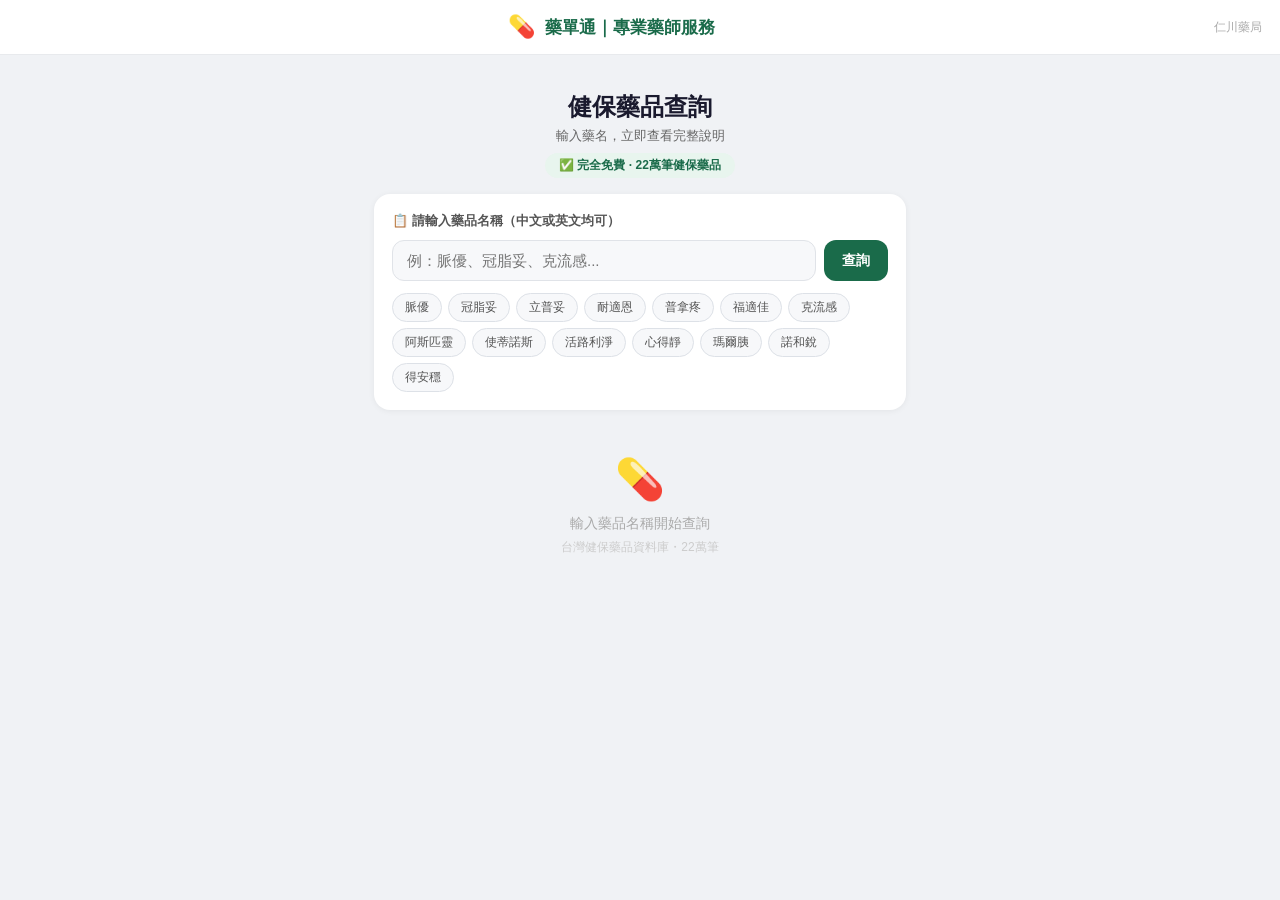
==== index.html @ c16dd20f "Update index.html" ====
<!DOCTYPE html>
<html lang="zh-TW">
<head>
<meta charset="UTF-8">
<meta name="viewport" content="width=device-width, initial-scale=1.0">
<title>藥單通｜仁川藥局專業藥師服務</title>
<style>
*{box-sizing:border-box;margin:0;padding:0;}
body{font-family:-apple-system,BlinkMacSystemFont,"Noto Sans TC","Microsoft JhengHei",sans-serif;background:#f0f2f5;color:#1a1a2e;min-height:100vh;}
header{background:#fff;padding:14px 18px;display:flex;align-items:center;gap:10px;border-bottom:1px solid #e8eaed;position:sticky;top:0;z-index:10;}
header h1{font-size:17px;font-weight:700;color:#1a6b4a;}
header span{font-size:12px;color:#aaa;margin-left:auto;}
.container{max-width:560px;margin:0 auto;padding:16px 14px 80px;}
.hero{text-align:center;padding:20px 0 16px;}
.hero h2{font-size:24px;font-weight:700;margin-bottom:4px;}
.hero p{font-size:13px;color:#666;}
.badge{display:inline-block;background:#e8f5ee;color:#1a6b4a;font-size:12px;padding:4px 14px;border-radius:20px;margin-top:8px;font-weight:600;}
.search-card{background:#fff;border-radius:16px;padding:18px;margin-bottom:14px;box-shadow:0 1px 6px rgba(0,0,0,0.06);}
.search-card label{font-size:13px;color:#555;display:block;margin-bottom:10px;font-weight:600;}
.search-row{display:flex;gap:8px;}
.search-row input{flex:1;font-size:15px;padding:11px 14px;border:1.5px solid #e0e3e8;border-radius:12px;background:#f7f8fa;color:#1a1a2e;outline:none;}
.search-row input:focus{border-color:#1a6b4a;background:#fff;}
.search-row button{padding:11px 18px;background:#1a6b4a;color:#fff;border:none;border-radius:12px;font-size:14px;cursor:pointer;font-weight:700;white-space:nowrap;}
.quick-tags{display:flex;flex-wrap:wrap;gap:6px;margin-top:12px;}
.tag{font-size:12px;padding:5px 12px;border:1px solid #dde1e7;border-radius:20px;cursor:pointer;color:#555;background:#f7f8fa;}
.tag:hover{border-color:#1a6b4a;color:#1a6b4a;background:#e8f5ee;}
.drug-hero{background:linear-gradient(135deg,#1e7fe0,#1558a8);border-radius:16px;padding:22px 18px 18px;margin-bottom:12px;color:#fff;}
.drug-hero .pill-icon{font-size:36px;margin-bottom:10px;display:block;}
.drug-hero h3{font-size:22px;font-weight:800;line-height:1.3;margin-bottom:4px;}
.drug-hero .en{font-size:13px;opacity:0.85;}
.drug-hero .cat{display:inline-block;background:rgba(255,255,255,0.2);font-size:12px;padding:3px 10px;border-radius:20px;margin-top:6px;}
.section-card{background:#fff;border-radius:16px;padding:18px;margin-bottom:12px;box-shadow:0 1px 6px rgba(0,0,0,0.05);}
.section-label{font-size:13px;font-weight:700;color:#1a6b4a;margin-bottom:10px;}
.section-content{font-size:15px;color:#222;line-height:1.8;}
.dose-box{background:#e8f5ee;border-radius:12px;padding:12px 16px;display:flex;align-items:center;gap:12px;margin-top:10px;}
.dose-box .text{font-size:15px;font-weight:700;color:#1a6b4a;}
.dose-count{font-size:18px;font-weight:800;color:#1a6b4a;margin-top:8px;}
.red-header{background:#c0392b;border-radius:16px 16px 0 0;padding:14px 18px;}
.red-header span{font-size:15px;font-weight:700;color:#fff;}
.red-body{background:#fff;border-radius:0 0 16px 16px;padding:16px 18px;margin-bottom:12px;box-shadow:0 1px 6px rgba(0,0,0,0.05);}
.red-item{display:flex;align-items:flex-start;gap:10px;padding:10px 0;border-bottom:1px solid #f0f1f3;font-size:14px;line-height:1.6;color:#333;}
.red-item:last-child{border-bottom:none;}
.emergency-header{background:#8b0000;border-radius:16px 16px 0 0;padding:14px 18px;}
.emergency-header span{font-size:15px;font-weight:700;color:#fff;}
.emergency-body{background:#fff4f4;border-radius:0 0 16px 16px;padding:16px 18px;margin-bottom:12px;}
.emergency-item{display:flex;align-items:flex-start;gap:10px;padding:10px 0;border-bottom:1px solid #fdd;font-size:14px;line-height:1.6;color:#7a0000;}
.emergency-item:last-child{border-bottom:none;}
.orange-header{background:#e67e22;border-radius:16px 16px 0 0;padding:14px 18px;}
.orange-header span{font-size:15px;font-weight:700;color:#fff;}
.orange-body{background:#fff;border-radius:0 0 16px 16px;padding:16px 18px;margin-bottom:12px;}
.side-item{display:flex;align-items:flex-start;gap:8px;padding:6px 0;font-size:14px;line-height:1.6;color:#444;}
.tips-card{background:#dbeeff;border-radius:16px;padding:18px;margin-bottom:12px;}
.tips-title{font-size:15px;font-weight:700;color:#0d47a1;margin-bottom:12px;}
.tip-item{display:flex;align-items:flex-start;gap:10px;padding:6px 0;font-size:14px;line-height:1.6;color:#1a2a4a;}
.supp-card{background:linear-gradient(135deg,#2c2060,#1a1040);border-radius:16px;padding:18px;margin-bottom:12px;}
.supp-title{font-size:16px;font-weight:700;color:#fff;margin-bottom:4px;}
.supp-sub{font-size:12px;color:#aaa;margin-bottom:14px;}
.supp-item{background:rgba(255,255,255,0.08);border-radius:12px;padding:14px;margin-bottom:10px;display:flex;align-items:center;gap:12px;}
.supp-item .s-icon{font-size:26px;}
.supp-item .s-info{flex:1;}
.supp-item .s-name{font-size:14px;font-weight:700;color:#fff;display:flex;align-items:center;gap:8px;}
.supp-item .s-desc{font-size:12px;color:#aaa;margin-top:3px;}
.discount-badge{background:#e67e22;color:#fff;font-size:11px;padding:2px 8px;border-radius:10px;font-weight:700;}
.line-btn{background:#06c755;border:none;border-radius:12px;padding:14px;width:100%;font-size:15px;font-weight:700;color:#fff;cursor:pointer;display:flex;align-items:center;justify-content:center;gap:8px;margin-top:4px;}
.contact-card{background:#0d47a1;border-radius:16px;padding:20px 18px;margin-bottom:12px;text-align:center;}
.contact-card p{font-size:13px;color:#90caf9;margin-bottom:6px;}
.contact-card .line-id{font-size:20px;font-weight:800;color:#fff;}
.line-big-btn{background:#06c755;border:none;border-radius:14px;padding:16px;width:100%;font-size:16px;font-weight:700;color:#fff;cursor:pointer;margin-top:14px;}
.again-btn{background:#fff;border:2px solid #e0e3e8;border-radius:14px;padding:16px;width:100%;font-size:15px;font-weight:600;color:#555;cursor:pointer;margin-bottom:12px;}
.empty-state{text-align:center;padding:32px 0;color:#aaa;font-size:14px;}
.empty-state .icon{font-size:40px;display:block;margin-bottom:12px;}
.not-found{background:#fff;border-radius:16px;padding:24px 18px;text-align:center;margin-bottom:12px;}
.not-found .icon{font-size:36px;display:block;margin-bottom:10px;}
.not-found h3{font-size:16px;font-weight:700;color:#333;margin-bottom:8px;}
.not-found p{font-size:13px;color:#888;line-height:1.6;}
.api-result-card{background:#fff;border-radius:16px;padding:18px;margin-bottom:10px;box-shadow:0 1px 6px rgba(0,0,0,0.06);border-left:4px solid #1a6b4a;}
.api-result-name{font-size:16px;font-weight:700;color:#1a1a2e;margin-bottom:4px;}
.api-result-en{font-size:12px;color:#888;margin-bottom:8px;}
.api-result-row{display:flex;gap:8px;flex-wrap:wrap;margin-top:6px;}
.api-tag{font-size:11px;padding:3px 10px;border-radius:20px;background:#e8f5ee;color:#1a6b4a;font-weight:600;}
.api-tag-gray{background:#f0f2f5;color:#666;}
.loading{text-align:center;padding:24px;color:#888;font-size:14px;}
.loading-icon{font-size:32px;display:block;margin-bottom:8px;}
.ai-badge{display:inline-block;background:#e8f5ee;color:#1a6b4a;font-size:11px;padding:2px 8px;border-radius:10px;font-weight:600;margin-left:8px;}
</style>
</head>
<body>
<header>
  <span style="font-size:22px;">💊</span>
  <h1>藥單通｜專業藥師服務</h1>
  <span>仁川藥局</span>
</header>
<div class="container">
  <div class="hero">
    <h2>健保藥品查詢</h2>
    <p>輸入藥名，立即查看完整說明</p>
    <span class="badge">✅ 完全免費 · 22萬筆健保藥品</span>
  </div>
  <div class="search-card">
    <label>📋 請輸入藥品名稱（中文或英文均可）</label>
    <div class="search-row">
      <input type="text" id="drugInput" placeholder="例：脈優、冠脂妥、克流感..." />
      <button onclick="searchDrug()">查詢</button>
    </div>
    <div class="quick-tags">
      <span class="tag" onclick="qs('脈優')">脈優</span>
      <span class="tag" onclick="qs('冠脂妥')">冠脂妥</span>
      <span class="tag" onclick="qs('立普妥')">立普妥</span>
      <span class="tag" onclick="qs('耐適恩')">耐適恩</span>
      <span class="tag" onclick="qs('普拿疼')">普拿疼</span>
      <span class="tag" onclick="qs('福適佳')">福適佳</span>
      <span class="tag" onclick="qs('克流感')">克流感</span>
      <span class="tag" onclick="qs('阿斯匹靈')">阿斯匹靈</span>
      <span class="tag" onclick="qs('使蒂諾斯')">使蒂諾斯</span>
      <span class="tag" onclick="qs('活路利淨')">活路利淨</span>
      <span class="tag" onclick="qs('心得靜')">心得靜</span>
      <span class="tag" onclick="qs('瑪爾胰')">瑪爾胰</span>
      <span class="tag" onclick="qs('諾和銳')">諾和銳</span>
      <span class="tag" onclick="qs('得安穩')">得安穩</span>
    </div>
  </div>
  <div id="resultBox">
    <div class="empty-state">
      <span class="icon">💊</span>
      輸入藥品名稱開始查詢<br>
      <span style="font-size:12px;color:#ccc;margin-top:6px;display:block;">台灣健保藥品資料庫・22萬筆</span>
    </div>
  </div>
</div>

<script>
const API_URL = 'https://yaodantong-api.nezukopink0711.workers.dev';
const DB_URL = 'https://raw.githubusercontent.com/renchuan-pharmacy/yaodantong/main/data/drug_db.json';

// 內建精選藥品（有詳細說明）
const DB = {
  '脈優':{'name':'脈優（Norvasc）','en':'Amlodipine Besylate','icon':'❤️','cat':'鈣離子阻斷劑・降血壓藥','what':'這是一種降血壓藥，幫助放鬆血管、降低血壓，也可以預防心絞痛發作。血壓高的患者每天固定服用，可以減少中風和心臟病的風險。','when':'飯前或飯後均可','dose':'每天一次，每次1顆','warnings':['懷孕或哺乳中請告知醫師','不可突然自行停藥','服藥初期可能頭暈，起身要慢'],'emergency':['臉部、嘴唇、舌頭突然腫脹','嚴重頭痛或視力模糊','心跳突然很快或很慢'],'sideEffects':['腳踝水腫','臉部潮紅、發熱感','頭痛、頭暈'],'tips':['每天固定同一時間服藥效果最好','血壓計定期量測，記錄下來給醫師看','不可吃葡萄柚或喝葡萄柚汁'],'interactions':['葡萄柚汁會增強藥效，請避免','與其他降血壓藥合用需注意'],'supplements':[{'icon':'🐟','name':'魚油 Omega-3','reason':'幫助維護血管彈性，輔助心血管保健'},{'icon':'🌿','name':'輔酶Q10','reason':'維持心肌能量，改善血管功能'}]},
  'norvasc':{'alias':'脈優'},'amlodipine':{'alias':'脈優'},
  '冠脂妥':{'name':'冠脂妥（Crestor）','en':'Rosuvastatin','icon':'🩸','cat':'史他汀類・降血脂藥','what':'這是降膽固醇藥，幫助降低壞的膽固醇（LDL），預防心臟病和中風。每天晚上服用效果最好，因為膽固醇在夜間合成最旺盛。','when':'晚上睡前服用','dose':'每天一次，每次1顆','warnings':['懷孕或哺乳絕對不能吃','若出現不明原因肌肉痠痛請立即告知','不可自行停藥'],'emergency':['肌肉突然嚴重疼痛或無力','尿液變成深褐色（像可樂）','黃疸（皮膚或眼白變黃）'],'sideEffects':['肌肉痠痛','頭痛','腸胃不適'],'tips':['晚上固定時間服藥','定期回診抽血檢查肝功能和膽固醇','少吃油炸、高油脂食物配合效果更好'],'interactions':['葡萄柚汁會增強藥效，請避免','與某些抗生素合用需注意'],'supplements':[{'icon':'🌿','name':'輔酶Q10','reason':'史他汀類藥物可能降低Q10，補充有助於維持肌肉功能'},{'icon':'🐟','name':'魚油 Omega-3','reason':'進一步降低三酸甘油酯，全面保護心血管'}]},
  'crestor':{'alias':'冠脂妥'},'rosuvastatin':{'alias':'冠脂妥'},
  '立普妥':{'name':'立普妥（Lipitor）','en':'Atorvastatin','icon':'🩸','cat':'史他汀類・降血脂藥','what':'這是最常用的降膽固醇藥之一，幫助降低壞膽固醇和三酸甘油酯，預防心臟病發作和中風。','when':'任何時間均可，固定時間最好','dose':'每天一次，每次1顆','warnings':['懷孕或哺乳不能服用','肌肉痠痛要立即告知醫師','定期回診抽血檢查'],'emergency':['肌肉突然嚴重無力','尿液變深褐色','皮膚或眼白變黃'],'sideEffects':['肌肉痠痛','腸胃不適','頭痛'],'tips':['固定每天同一時間服藥','少吃油炸食物效果更好','每3-6個月回診抽血追蹤'],'interactions':['葡萄柚汁請避免','與某些藥物合用需調整劑量'],'supplements':[{'icon':'🌿','name':'輔酶Q10','reason':'補充因史他汀藥物可能耗損的Q10'},{'icon':'🫐','name':'植物固醇','reason':'輔助進一步降低膽固醇吸收'}]},
  'lipitor':{'alias':'立普妥'},'atorvastatin':{'alias':'立普妥'},
  '福適佳':{'name':'福適佳（Forxiga）','en':'Dapagliflozin','icon':'🍬','cat':'SGLT2抑制劑・糖尿病用藥','what':'這是糖尿病藥，透過讓腎臟把多餘的糖從尿液排出來降低血糖。除了控制血糖，也對心臟和腎臟有保護作用。','when':'早上，飯前或飯後均可','dose':'每天一次，每次1顆','warnings':['服藥後尿液含糖，注意私密處清潔避免感染','不可用於第一型糖尿病','腎功能不好者需調整或停用'],'emergency':['生殖器或會陰部紅腫疼痛','噁心嘔吐合併腹痛（可能酮酸中毒）','嚴重脫水症狀'],'sideEffects':['泌尿道感染','私密處黴菌感染','排尿增加'],'tips':['多喝水，每天至少8杯','注意私密處衛生','規律監測血糖'],'interactions':['與胰島素合用需注意低血糖','利尿劑合用可能加重脫水'],'supplements':[{'icon':'🌿','name':'苦瓜萃取','reason':'輔助血糖穩定，天然降糖成分'},{'icon':'💊','name':'鉻補充品','reason':'幫助胰島素發揮作用，穩定血糖'}]},
  'forxiga':{'alias':'福適佳'},'dapagliflozin':{'alias':'福適佳'},
  '耐適恩':{'name':'耐適恩（Nexium）','en':'Esomeprazole','icon':'🫃','cat':'氫離子幫浦抑制劑・胃藥','what':'這是強效胃藥，抑制胃酸分泌，用於治療胃食道逆流、胃潰瘍、十二指腸潰瘍。','when':'飯前30-60分鐘服用效果最好','dose':'每天一次，每次1顆','warnings':['長期服用需定期評估','可能影響鈣和鎂的吸收','不可自行長期服用超過8週'],'emergency':['吐血或大便變黑','嚴重腹痛','持續嘔吐無法進食'],'sideEffects':['頭痛','腹瀉或便秘','長期服用可能影響骨密度'],'tips':['飯前服用效果更好','少吃辛辣、咖啡、油炸食物','睡前2小時不要吃東西'],'interactions':['與某些抗生素合用可殺幽門螺旋桿菌','可能影響某些藥物的吸收'],'supplements':[{'icon':'🦠','name':'益生菌','reason':'維護腸道好菌平衡，改善腸胃不適'},{'icon':'🌿','name':'蘆薈萃取','reason':'舒緩胃黏膜，輔助消化道健康'}]},
  'nexium':{'alias':'耐適恩'},'esomeprazole':{'alias':'耐適恩'},
  '普拿疼':{'name':'普拿疼（Panadol）','en':'Acetaminophen','icon':'🤕','cat':'非鴉片類止痛退燒藥','what':'這是最常用的止痛退燒藥，對頭痛、牙痛、肌肉痠痛、感冒發燒都有效。胃不好的患者也可以服用，因為不傷胃。','when':'需要時服用，飯前飯後均可','dose':'每次1-2顆，每4-6小時可重複服用一次','warnings':['24小時內不超過8顆（成人）','不可與含酒精飲料同服','肝功能不好者需減量'],'emergency':['服用後皮膚起疹、呼吸困難','黃疸（皮膚或眼睛變黃）','服用過量請立即就醫'],'sideEffects':['過量可能傷肝','極少數過敏反應'],'tips':['注意其他感冒藥可能也含此成分，避免重複','退燒時多補充水分','高燒超過38.5度請就醫'],'interactions':['含acetaminophen的其他藥物不可同時服用'],'supplements':[{'icon':'🍊','name':'維生素C','reason':'增強免疫力，加速感冒恢復'}]},
  'panadol':{'alias':'普拿疼'},'acetaminophen':{'alias':'普拿疼'},
  '阿斯匹靈':{'name':'阿斯匹靈（Aspirin）','en':'Aspirin','icon':'❤️','cat':'抗血小板藥・止痛退燒藥','what':'低劑量阿斯匹靈用於預防心臟病發作和中風。每天固定服用可以抑制血小板凝集，避免血栓形成。','when':'飯後服用','dose':'保心用：每天一次75-100mg','warnings':['胃潰瘍患者需謹慎','手術前需告知醫師','不可給16歲以下孩子服用'],'emergency':['吐血或大便變黑','嚴重胃痛','呼吸困難、起疹子'],'sideEffects':['胃部不適','容易瘀青','長期可能胃出血'],'tips':['飯後服用減少胃部刺激','固定時間每天服用','不可自行停藥'],'interactions':['與抗凝血藥合用需小心','布洛芬可能降低保心效果'],'supplements':[{'icon':'🐟','name':'魚油 Omega-3','reason':'協同保護心血管'}]},
  'aspirin':{'alias':'阿斯匹靈'},
  '使蒂諾斯':{'name':'使蒂諾斯（Stilnox）','en':'Zolpidem','icon':'😴','cat':'非苯二氮平類・安眠藥','what':'這是短效安眠藥，幫助入睡困難的患者快速入睡。只建議短期使用，通常不超過4週。','when':'睡前立即服用','dose':'每晚一次，每次1顆','warnings':['服用後必須馬上躺下','不可開車或操作機械','不可與酒精同服'],'emergency':['夢遊或睡眠行為異常','記憶喪失','嚴重過敏反應'],'sideEffects':['隔天頭暈','夢遊（罕見）','記憶力短暫影響'],'tips':['只在真的睡不著時服用','睡前關掉手機','不可突然停藥'],'interactions':['酒精絕對不可同服','鎮靜劑合用需注意'],'supplements':[{'icon':'🌙','name':'褪黑激素','reason':'天然調節睡眠節律'}]},
  'stilnox':{'alias':'使蒂諾斯'},'zolpidem':{'alias':'使蒂諾斯'},
  '活路利淨':{'name':'活路利淨（Jardiance）','en':'Empagliflozin','icon':'🍬','cat':'SGLT2抑制劑・糖尿病用藥','what':'這是糖尿病藥，幫助從尿液排出多餘的糖來降血糖。有大型研究證實可以減少糖尿病患者的心臟病死亡率。','when':'早上，飯前或飯後均可','dose':'每天一次，每次1顆','warnings':['注意私密處衛生','不適用於第一型糖尿病','腎功能不好者需評估'],'emergency':['私密處嚴重紅腫','噁心嘔吐合併腹痛','嚴重脫水'],'sideEffects':['泌尿道感染','黴菌感染','輕微低血壓'],'tips':['多補充水分','注意私密處清潔','定期監測血糖'],'interactions':['與胰島素合用注意低血糖'],'supplements':[{'icon':'🌿','name':'苦瓜萃取','reason':'天然輔助血糖控制'}]},
  'jardiance':{'alias':'活路利淨'},
  '心得靜':{'name':'心得靜（Inderal）','en':'Propranolol HCl','icon':'💓','cat':'乙型阻斷劑・心臟用藥','what':'這是心臟藥，幫助控制心跳速度、降低血壓，也用於預防偏頭痛。','when':'飯前服用','dose':'依醫師處方，通常每天2-3次','warnings':['絕對不可突然停藥','氣喘患者請告知醫師','糖尿病患者可能掩蓋低血糖'],'emergency':['心跳突然很慢','嚴重氣喘發作','四肢冰冷且發紫'],'sideEffects':['疲倦、手腳冰冷','頭暈','男性可能影響性功能'],'tips':['每天固定時間服藥','量脈搏，若低於60下告知藥師'],'interactions':['不可與某些氣喘藥同用'],'supplements':[{'icon':'🌿','name':'輔酶Q10','reason':'支持心肌能量代謝'}]},
  'inderal':{'alias':'心得靜'},'propranolol':{'alias':'心得靜'},
  '瑪爾胰':{'name':'瑪爾胰（Metformin）','en':'Metformin HCl','icon':'🍬','cat':'雙胍類・糖尿病第一線用藥','what':'這是最常用的糖尿病藥，幫助讓身體細胞對胰島素更敏感，降低血糖。不會讓血糖降太低，是第一線首選藥物。','when':'飯中或飯後服用','dose':'依醫師處方，通常每天2-3次','warnings':['腎功能不好者需減量','手術前請告知醫師'],'emergency':['持續噁心嘔吐腹痛','呼吸急促有異味','嚴重疲倦感'],'sideEffects':['腸胃不適、噁心','腹瀉','長期可能影響B12吸收'],'tips':['飯中服用減少腸胃副作用','長期服用補充維生素B12'],'interactions':['顯影劑注射前後需停藥'],'supplements':[{'icon':'💊','name':'維生素B12','reason':'長期服用可能降低B12吸收'}]},
  'metformin':{'alias':'瑪爾胰'},
  '諾和銳':{'name':'諾和銳（NovoRapid）','en':'Insulin Aspart','icon':'💉','cat':'速效胰島素','what':'這是速效胰島素，用於飯前注射來控制飯後血糖上升。注射後15分鐘內就開始作用。','when':'飯前15分鐘內注射','dose':'依醫師指示的單位數','warnings':['注射後必須馬上吃飯','低血糖時立即補充葡萄糖'],'emergency':['手抖冒冷汗心跳快（低血糖）','意識不清或昏迷'],'sideEffects':['注射部位紅腫','低血糖','體重增加'],'tips':['隨身攜帶葡萄糖錠','固定旋轉注射部位'],'interactions':['酒精會加重低血糖風險'],'supplements':[{'icon':'💊','name':'鉻補充品','reason':'改善胰島素敏感性'}]},
  'novorapid':{'alias':'諾和銳'},
  '得安穩':{'name':'得安穩（Domperidone）','en':'Domperidone','icon':'🫃','cat':'腸胃蠕動促進劑','what':'促進腸胃蠕動，改善噁心、嘔吐、胃脹氣等症狀。','when':'飯前15-30分鐘服用','dose':'每天3次，每次1顆','warnings':['心臟病患者使用需謹慎','不建議長期大量使用'],'emergency':['心跳不規則','嚴重腹痛'],'sideEffects':['口乾','頭痛'],'tips':['飯前服用效果最佳','少量多餐'],'interactions':['某些心臟藥合用需注意'],'supplements':[{'icon':'🦠','name':'益生菌','reason':'改善腸道菌叢'}]},
  'domperidone':{'alias':'得安穩'},
};

// AI生成藥品快取
let aiDrugDB = null;
let aiDBLoaded = false;

async function loadAiDB() {
  if (aiDBLoaded) return aiDrugDB;
  try {
    const resp = await fetch(DB_URL + '?t=' + Date.now());
    if (resp.ok) {
      aiDrugDB = await resp.json();
    }
  } catch(e) {
    aiDrugDB = {};
  }
  aiDBLoaded = true;
  return aiDrugDB;
}

const ALIAS={};
Object.keys(DB).forEach(k=>{if(DB[k].alias)ALIAS[k.toLowerCase()]=DB[k].alias.toLowerCase();});

function findLocal(name){
  const n=name.toLowerCase().trim();
  if(DB[n]&&!DB[n].alias)return DB[n];
  if(DB[n]&&DB[n].alias)return DB[DB[n].alias.toLowerCase()];
  if(ALIAS[n])return DB[ALIAS[n]];
  for(const k of Object.keys(DB)){
    if(k.includes(n)||n.includes(k)){
      if(DB[k].alias)return DB[DB[k].alias.toLowerCase()];
      if(DB[k].name)return DB[k];
    }
  }
  for(const k of Object.keys(DB)){
    if(DB[k].en&&DB[k].en.toLowerCase().includes(n))return DB[k];
    if(DB[k].name&&DB[k].name.toLowerCase().includes(n)){
      if(DB[k].alias)return DB[DB[k].alias.toLowerCase()];
      return DB[k];
    }
  }
  return null;
}

function findAiDrug(name, aiDB) {
  if (!aiDB) return null;
  const n = name.toLowerCase().trim();
  // 直接比對 key
  for (const k of Object.keys(aiDB)) {
    if (k.toLowerCase().includes(n) || n.includes(k.toLowerCase())) {
      return aiDB[k];
    }
  }
  // 比對藥品名稱
  for (const k of Object.keys(aiDB)) {
    const d = aiDB[k];
    if (d.name && d.name.includes(name)) return d;
    if (d.en && d.en.toLowerCase().includes(n)) return d;
  }
  return null;
}

function qs(name){document.getElementById('drugInput').value=name;searchDrug();}

async function searchDrug(){
  const name=document.getElementById('drugInput').value.trim();
  if(!name)return;
  const box=document.getElementById('resultBox');

  // 1. 先查內建精選資料庫
  const local=findLocal(name);
  if(local){renderResult(local, false);return;}

  // 顯示載入中
  box.innerHTML=`<div class="loading"><span class="loading-icon">🔍</span>查詢中...</div>`;

  // 2. 查 AI 生成快取
  const aiDB = await loadAiDB();
  const aiDrug = findAiDrug(name, aiDB);
  if(aiDrug){renderResult(aiDrug, true);return;}

  // 3. 查健保API（基本資料）
  try{
    const resp=await fetch(`${API_URL}/?keyword=${encodeURIComponent(name)}&limit=10`);
    const json=await resp.json();
    if(json.success&&json.data&&json.data.length>0){
      renderApiResults(name,json);
    } else {
      renderNotFound(name);
    }
  } catch(e){
    renderNotFound(name);
  }
}

function renderApiResults(keyword,json){
  const cards=json.data.map(d=>`
    <div class="api-result-card">
      <div class="api-result-name">💊 ${d.nameZh||d.nameEn||'未知藥品'}</div>
      ${d.nameEn?`<div class="api-result-en">${d.nameEn}</div>`:''}
      <div class="api-result-row">
        ${d.ingredient?`<span class="api-tag">成分：${d.ingredient.substring(0,30)}</span>`:''}
        ${d.dosageForm?`<span class="api-tag api-tag-gray">${d.dosageForm}</span>`:''}
        ${d.price&&d.price!='0.00'?`<span class="api-tag">健保價 ${d.price} 元</span>`:''}
        ${d.atcCode?`<span class="api-tag api-tag-gray">ATC: ${d.atcCode}</span>`:''}
      </div>
      ${d.manufacturer?`<div style="font-size:11px;color:#aaa;margin-top:6px;">製造廠：${d.manufacturer}</div>`:''}
    </div>
  `).join('');
  document.getElementById('resultBox').innerHTML=`
    <div class="section-card" style="margin-bottom:12px;">
      <div class="section-label">🔍 「${keyword}」健保查詢結果</div>
      <div style="font-size:12px;color:#aaa;">共找到 ${json.total} 筆・顯示前 ${json.count} 筆</div>
    </div>
    ${cards}
    <div style="font-size:11px;color:#aaa;text-align:right;margin-bottom:8px;">資料來源：衛生福利部中央健康保險署</div>
    <div class="contact-card">
      <p>需要詳細用藥說明？歡迎詢問藥師</p>
      <div class="line-id">💬 仁川藥局 @179ewiti</div>
      <button class="line-big-btn" onclick="openLine()">立即聯繫藥師</button>
    </div>
    <button class="again-btn" onclick="resetSearch()">🔍 再查詢另一個藥品</button>`;
}

function renderNotFound(name){
  document.getElementById('resultBox').innerHTML=`
    <div class="not-found">
      <span class="icon">🔍</span>
      <h3>找不到「${name}」</h3>
      <p>請確認藥品名稱，或直接聯繫仁川藥局藥師</p>
    </div>
    <div class="contact-card">
      <p>有任何藥品問題歡迎詢問專業藥師</p>
      <div class="line-id">💬 仁川藥局 @179ewiti</div>
      <button class="line-big-btn" onclick="openLine()">立即聯繫藥師</button>
    </div>`;
}

function renderResult(d, isAi){
  const warnings=(d.warnings||[]).map(w=>`<div class="red-item">⚠️ &nbsp;${w}</div>`).join('');
  const emergency=(d.emergency||[]).map(e=>`<div class="emergency-item">🚨 &nbsp;${e}</div>`).join('');
  const sides=(d.sideEffects||[]).map(s=>`<div class="side-item">🔸 ${s}</div>`).join('');
  const tips=(d.tips||[]).map(t=>`<div class="tip-item">💡 &nbsp;${t}</div>`).join('');
  const interactions=(d.interactions||[]).map(i=>`<div class="red-item">🚫 &nbsp;${i}</div>`).join('');
  const supps=(d.supplements||[]).map(s=>`<div class="supp-item"><span class="s-icon">${s.icon}</span><div class="s-info"><div class="s-name">${s.name} <span class="discount-badge">首次75折</span></div><div class="s-desc">${s.reason}</div></div></div>`).join('');
  const aiBadge = isAi ? '<span class="ai-badge">🤖 AI藥師</span>' : '';
  document.getElementById('resultBox').innerHTML=`
    <div class="drug-hero">
      <span class="pill-icon">${d.icon||'💊'}</span>
      <h3>${d.name}${aiBadge}</h3>
      <div class="en">${d.en||''}</div>
      <span class="cat">${d.cat||''}</span>
    </div>
    <div class="section-card">
      <div class="section-label">這是什麼藥？</div>
      <div class="section-content">${d.what||''}</div>
      <div class="dose-box" style="margin-top:14px;"><span style="font-size:22px;">⏰</span><span class="text">${d.when||''}</span></div>
      <div class="dose-count">${d.dose||''}</div>
    </div>
    ${warnings?`<div><div class="red-header"><span>🚫 重要注意事項</span></div><div class="red-body">${warnings}</div></div>`:''}
    ${emergency?`<div><div class="emergency-header"><span>🚨 出現這些要馬上看醫生！</span></div><div class="emergency-body">${emergency}</div></div>`:''}
    ${sides?`<div><div class="orange-header"><span>⚡ 可能的副作用</span></div><div class="orange-body">${sides}</div></div>`:''}
    ${interactions?`<div><div class="red-header"><span>💊 注意交互作用</span></div><div class="red-body">${interactions}</div></div>`:''}
    ${tips?`<div class="tips-card"><div class="tips-title">💙 藥師小叮嚀</div>${tips}</div>`:''}
    ${supps?`<div class="supp-card"><div class="supp-title">🌿 藥師推薦保健品</div><div class="supp-sub">根據您的用藥，藥師建議搭配以下保健品</div>${supps}<button class="line-btn" onclick="openLine()">💬 聯繫藥師了解詳情</button></div>`:''}
    <div class="contact-card">
      <p>有任何問題歡迎詢問專業藥師</p>
      <div class="line-id">💬 仁川藥局 @179ewiti</div>
      <button class="line-big-btn" onclick="openLine()">立即聯繫藥師</button>
    </div>
    <button class="again-btn" onclick="resetSearch()">📷 再查詢另一個藥品</button>`;
}

function openLine(){window.open('https://line.me/ti/p/@179ewiti','_blank');}
function resetSearch(){
  document.getElementById('drugInput').value='';
  document.getElementById('resultBox').innerHTML=`<div class="empty-state"><span class="icon">💊</span>輸入藥品名稱開始查詢</div>`;
  document.getElementById('drugInput').focus();
}
document.getElementById('drugInput').addEventListener('keydown',e=>{if(e.key==='Enter')searchDrug();});
</script>
</body>
</html>
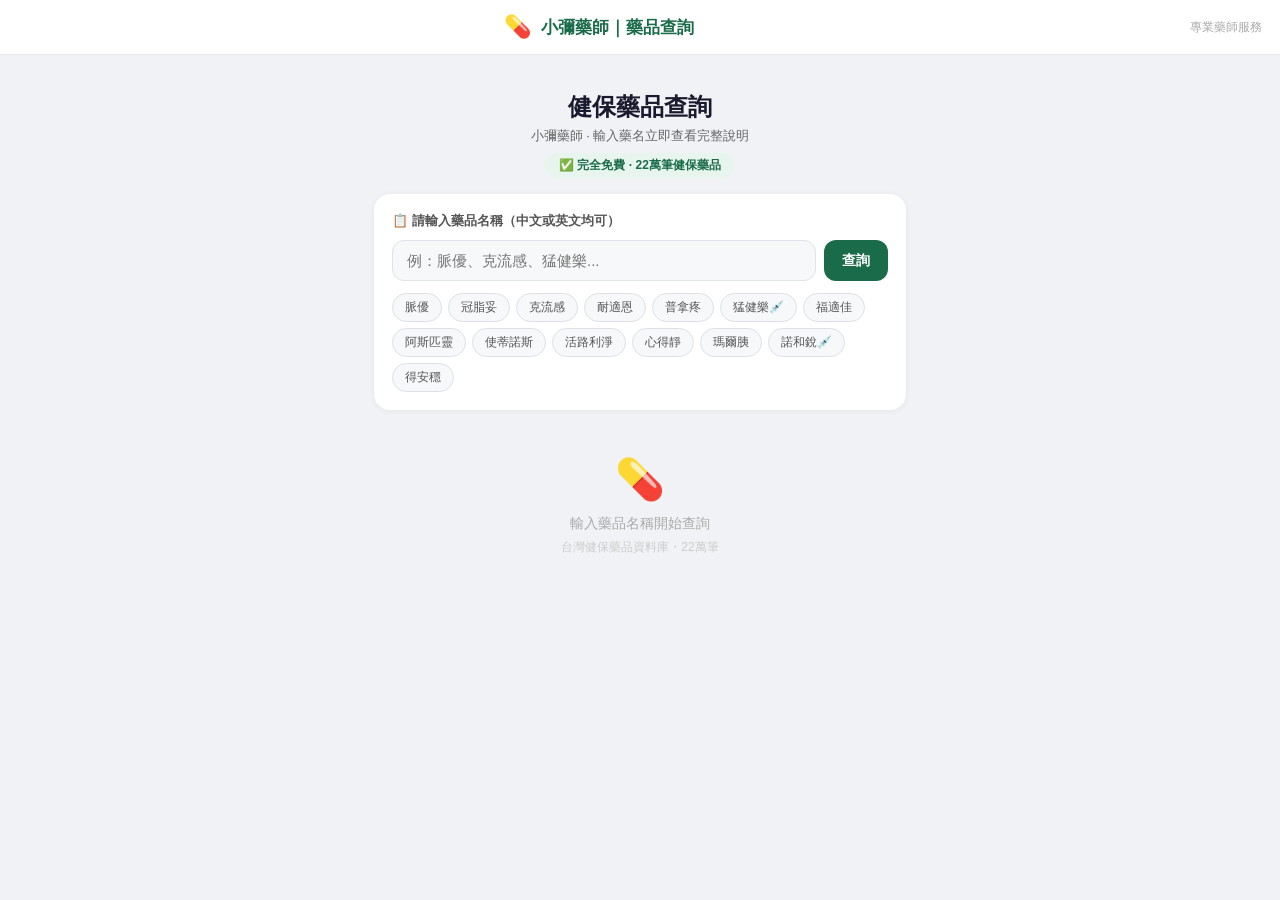
==== commit ad651249: "Update index.html" ====
--- a/index.html
+++ b/index.html
@@ -3,7 +3,7 @@
 <head>
 <meta charset="UTF-8">
 <meta name="viewport" content="width=device-width, initial-scale=1.0">
-<title>藥單通｜仁川藥局專業藥師服務</title>
+<title>小彌藥師｜專業藥師服務</title>
 <style>
 *{box-sizing:border-box;margin:0;padding:0;}
 body{font-family:-apple-system,BlinkMacSystemFont,"Noto Sans TC","Microsoft JhengHei",sans-serif;background:#f0f2f5;color:#1a1a2e;min-height:100vh;}
@@ -12,6 +12,7 @@
 header span{font-size:12px;color:#aaa;margin-left:auto;}
 .container{max-width:560px;margin:0 auto;padding:16px 14px 80px;}
 .hero{text-align:center;padding:20px 0 16px;}
+.hero-img{width:90px;height:90px;border-radius:50%;margin:0 auto 10px;display:block;object-fit:cover;}
 .hero h2{font-size:24px;font-weight:700;margin-bottom:4px;}
 .hero p{font-size:13px;color:#666;}
 .badge{display:inline-block;background:#e8f5ee;color:#1a6b4a;font-size:12px;padding:4px 14px;border-radius:20px;margin-top:8px;font-weight:600;}
@@ -29,12 +30,16 @@
 .drug-hero h3{font-size:22px;font-weight:800;line-height:1.3;margin-bottom:4px;}
 .drug-hero .en{font-size:13px;opacity:0.85;}
 .drug-hero .cat{display:inline-block;background:rgba(255,255,255,0.2);font-size:12px;padding:3px 10px;border-radius:20px;margin-top:6px;}
+.drug-hero .nhi-code{font-size:11px;opacity:0.7;margin-top:6px;}
 .section-card{background:#fff;border-radius:16px;padding:18px;margin-bottom:12px;box-shadow:0 1px 6px rgba(0,0,0,0.05);}
 .section-label{font-size:13px;font-weight:700;color:#1a6b4a;margin-bottom:10px;}
 .section-content{font-size:15px;color:#222;line-height:1.8;}
 .dose-box{background:#e8f5ee;border-radius:12px;padding:12px 16px;display:flex;align-items:center;gap:12px;margin-top:10px;}
 .dose-box .text{font-size:15px;font-weight:700;color:#1a6b4a;}
 .dose-count{font-size:18px;font-weight:800;color:#1a6b4a;margin-top:8px;}
+.how-to-box{background:#fff8e1;border-radius:12px;padding:14px 16px;margin-top:10px;border-left:4px solid #f9a825;}
+.how-to-title{font-size:13px;font-weight:700;color:#f57f17;margin-bottom:6px;}
+.how-to-content{font-size:14px;color:#444;line-height:1.8;}
 .red-header{background:#c0392b;border-radius:16px 16px 0 0;padding:14px 18px;}
 .red-header span{font-size:15px;font-weight:700;color:#fff;}
 .red-body{background:#fff;border-radius:0 0 16px 16px;padding:16px 18px;margin-bottom:12px;box-shadow:0 1px 6px rgba(0,0,0,0.05);}
@@ -81,41 +86,43 @@
 .api-tag-gray{background:#f0f2f5;color:#666;}
 .loading{text-align:center;padding:24px;color:#888;font-size:14px;}
 .loading-icon{font-size:32px;display:block;margin-bottom:8px;}
-.ai-badge{display:inline-block;background:#e8f5ee;color:#1a6b4a;font-size:11px;padding:2px 8px;border-radius:10px;font-weight:600;margin-left:8px;}
+.ai-badge{display:inline-block;background:rgba(255,255,255,0.2);font-size:11px;padding:2px 8px;border-radius:10px;font-weight:600;margin-left:8px;}
+.dosage-type-badge{display:inline-block;background:rgba(255,255,255,0.15);font-size:11px;padding:2px 10px;border-radius:20px;margin-top:4px;margin-right:6px;}
 </style>
 </head>
 <body>
 <header>
   <span style="font-size:22px;">💊</span>
-  <h1>藥單通｜專業藥師服務</h1>
-  <span>仁川藥局</span>
+  <h1>小彌藥師｜藥品查詢</h1>
+  <span>專業藥師服務</span>
 </header>
 <div class="container">
   <div class="hero">
+    <img class="hero-img" src="https://i.imgur.com/placeholder.png" onerror="this.style.display='none'" alt="小彌藥師">
     <h2>健保藥品查詢</h2>
-    <p>輸入藥名，立即查看完整說明</p>
+    <p>小彌藥師 · 輸入藥名立即查看完整說明</p>
     <span class="badge">✅ 完全免費 · 22萬筆健保藥品</span>
   </div>
   <div class="search-card">
     <label>📋 請輸入藥品名稱（中文或英文均可）</label>
     <div class="search-row">
-      <input type="text" id="drugInput" placeholder="例：脈優、冠脂妥、克流感..." />
+      <input type="text" id="drugInput" placeholder="例：脈優、克流感、猛健樂..." />
       <button onclick="searchDrug()">查詢</button>
     </div>
     <div class="quick-tags">
       <span class="tag" onclick="qs('脈優')">脈優</span>
       <span class="tag" onclick="qs('冠脂妥')">冠脂妥</span>
-      <span class="tag" onclick="qs('立普妥')">立普妥</span>
+      <span class="tag" onclick="qs('克流感')">克流感</span>
       <span class="tag" onclick="qs('耐適恩')">耐適恩</span>
       <span class="tag" onclick="qs('普拿疼')">普拿疼</span>
+      <span class="tag" onclick="qs('猛健樂')">猛健樂💉</span>
       <span class="tag" onclick="qs('福適佳')">福適佳</span>
-      <span class="tag" onclick="qs('克流感')">克流感</span>
       <span class="tag" onclick="qs('阿斯匹靈')">阿斯匹靈</span>
       <span class="tag" onclick="qs('使蒂諾斯')">使蒂諾斯</span>
       <span class="tag" onclick="qs('活路利淨')">活路利淨</span>
       <span class="tag" onclick="qs('心得靜')">心得靜</span>
       <span class="tag" onclick="qs('瑪爾胰')">瑪爾胰</span>
-      <span class="tag" onclick="qs('諾和銳')">諾和銳</span>
+      <span class="tag" onclick="qs('諾和銳')">諾和銳💉</span>
       <span class="tag" onclick="qs('得安穩')">得安穩</span>
     </div>
   </div>
@@ -132,37 +139,6 @@
 const API_URL = 'https://yaodantong-api.nezukopink0711.workers.dev';
 const DB_URL = 'https://raw.githubusercontent.com/renchuan-pharmacy/yaodantong/main/data/drug_db.json';
 
-// 內建精選藥品（有詳細說明）
-const DB = {
-  '脈優':{'name':'脈優（Norvasc）','en':'Amlodipine Besylate','icon':'❤️','cat':'鈣離子阻斷劑・降血壓藥','what':'這是一種降血壓藥，幫助放鬆血管、降低血壓，也可以預防心絞痛發作。血壓高的患者每天固定服用，可以減少中風和心臟病的風險。','when':'飯前或飯後均可','dose':'每天一次，每次1顆','warnings':['懷孕或哺乳中請告知醫師','不可突然自行停藥','服藥初期可能頭暈，起身要慢'],'emergency':['臉部、嘴唇、舌頭突然腫脹','嚴重頭痛或視力模糊','心跳突然很快或很慢'],'sideEffects':['腳踝水腫','臉部潮紅、發熱感','頭痛、頭暈'],'tips':['每天固定同一時間服藥效果最好','血壓計定期量測，記錄下來給醫師看','不可吃葡萄柚或喝葡萄柚汁'],'interactions':['葡萄柚汁會增強藥效，請避免','與其他降血壓藥合用需注意'],'supplements':[{'icon':'🐟','name':'魚油 Omega-3','reason':'幫助維護血管彈性，輔助心血管保健'},{'icon':'🌿','name':'輔酶Q10','reason':'維持心肌能量，改善血管功能'}]},
-  'norvasc':{'alias':'脈優'},'amlodipine':{'alias':'脈優'},
-  '冠脂妥':{'name':'冠脂妥（Crestor）','en':'Rosuvastatin','icon':'🩸','cat':'史他汀類・降血脂藥','what':'這是降膽固醇藥，幫助降低壞的膽固醇（LDL），預防心臟病和中風。每天晚上服用效果最好，因為膽固醇在夜間合成最旺盛。','when':'晚上睡前服用','dose':'每天一次，每次1顆','warnings':['懷孕或哺乳絕對不能吃','若出現不明原因肌肉痠痛請立即告知','不可自行停藥'],'emergency':['肌肉突然嚴重疼痛或無力','尿液變成深褐色（像可樂）','黃疸（皮膚或眼白變黃）'],'sideEffects':['肌肉痠痛','頭痛','腸胃不適'],'tips':['晚上固定時間服藥','定期回診抽血檢查肝功能和膽固醇','少吃油炸、高油脂食物配合效果更好'],'interactions':['葡萄柚汁會增強藥效，請避免','與某些抗生素合用需注意'],'supplements':[{'icon':'🌿','name':'輔酶Q10','reason':'史他汀類藥物可能降低Q10，補充有助於維持肌肉功能'},{'icon':'🐟','name':'魚油 Omega-3','reason':'進一步降低三酸甘油酯，全面保護心血管'}]},
-  'crestor':{'alias':'冠脂妥'},'rosuvastatin':{'alias':'冠脂妥'},
-  '立普妥':{'name':'立普妥（Lipitor）','en':'Atorvastatin','icon':'🩸','cat':'史他汀類・降血脂藥','what':'這是最常用的降膽固醇藥之一，幫助降低壞膽固醇和三酸甘油酯，預防心臟病發作和中風。','when':'任何時間均可，固定時間最好','dose':'每天一次，每次1顆','warnings':['懷孕或哺乳不能服用','肌肉痠痛要立即告知醫師','定期回診抽血檢查'],'emergency':['肌肉突然嚴重無力','尿液變深褐色','皮膚或眼白變黃'],'sideEffects':['肌肉痠痛','腸胃不適','頭痛'],'tips':['固定每天同一時間服藥','少吃油炸食物效果更好','每3-6個月回診抽血追蹤'],'interactions':['葡萄柚汁請避免','與某些藥物合用需調整劑量'],'supplements':[{'icon':'🌿','name':'輔酶Q10','reason':'補充因史他汀藥物可能耗損的Q10'},{'icon':'🫐','name':'植物固醇','reason':'輔助進一步降低膽固醇吸收'}]},
-  'lipitor':{'alias':'立普妥'},'atorvastatin':{'alias':'立普妥'},
-  '福適佳':{'name':'福適佳（Forxiga）','en':'Dapagliflozin','icon':'🍬','cat':'SGLT2抑制劑・糖尿病用藥','what':'這是糖尿病藥，透過讓腎臟把多餘的糖從尿液排出來降低血糖。除了控制血糖，也對心臟和腎臟有保護作用。','when':'早上，飯前或飯後均可','dose':'每天一次，每次1顆','warnings':['服藥後尿液含糖，注意私密處清潔避免感染','不可用於第一型糖尿病','腎功能不好者需調整或停用'],'emergency':['生殖器或會陰部紅腫疼痛','噁心嘔吐合併腹痛（可能酮酸中毒）','嚴重脫水症狀'],'sideEffects':['泌尿道感染','私密處黴菌感染','排尿增加'],'tips':['多喝水，每天至少8杯','注意私密處衛生','規律監測血糖'],'interactions':['與胰島素合用需注意低血糖','利尿劑合用可能加重脫水'],'supplements':[{'icon':'🌿','name':'苦瓜萃取','reason':'輔助血糖穩定，天然降糖成分'},{'icon':'💊','name':'鉻補充品','reason':'幫助胰島素發揮作用，穩定血糖'}]},
-  'forxiga':{'alias':'福適佳'},'dapagliflozin':{'alias':'福適佳'},
-  '耐適恩':{'name':'耐適恩（Nexium）','en':'Esomeprazole','icon':'🫃','cat':'氫離子幫浦抑制劑・胃藥','what':'這是強效胃藥，抑制胃酸分泌，用於治療胃食道逆流、胃潰瘍、十二指腸潰瘍。','when':'飯前30-60分鐘服用效果最好','dose':'每天一次，每次1顆','warnings':['長期服用需定期評估','可能影響鈣和鎂的吸收','不可自行長期服用超過8週'],'emergency':['吐血或大便變黑','嚴重腹痛','持續嘔吐無法進食'],'sideEffects':['頭痛','腹瀉或便秘','長期服用可能影響骨密度'],'tips':['飯前服用效果更好','少吃辛辣、咖啡、油炸食物','睡前2小時不要吃東西'],'interactions':['與某些抗生素合用可殺幽門螺旋桿菌','可能影響某些藥物的吸收'],'supplements':[{'icon':'🦠','name':'益生菌','reason':'維護腸道好菌平衡，改善腸胃不適'},{'icon':'🌿','name':'蘆薈萃取','reason':'舒緩胃黏膜，輔助消化道健康'}]},
-  'nexium':{'alias':'耐適恩'},'esomeprazole':{'alias':'耐適恩'},
-  '普拿疼':{'name':'普拿疼（Panadol）','en':'Acetaminophen','icon':'🤕','cat':'非鴉片類止痛退燒藥','what':'這是最常用的止痛退燒藥，對頭痛、牙痛、肌肉痠痛、感冒發燒都有效。胃不好的患者也可以服用，因為不傷胃。','when':'需要時服用，飯前飯後均可','dose':'每次1-2顆，每4-6小時可重複服用一次','warnings':['24小時內不超過8顆（成人）','不可與含酒精飲料同服','肝功能不好者需減量'],'emergency':['服用後皮膚起疹、呼吸困難','黃疸（皮膚或眼睛變黃）','服用過量請立即就醫'],'sideEffects':['過量可能傷肝','極少數過敏反應'],'tips':['注意其他感冒藥可能也含此成分，避免重複','退燒時多補充水分','高燒超過38.5度請就醫'],'interactions':['含acetaminophen的其他藥物不可同時服用'],'supplements':[{'icon':'🍊','name':'維生素C','reason':'增強免疫力，加速感冒恢復'}]},
-  'panadol':{'alias':'普拿疼'},'acetaminophen':{'alias':'普拿疼'},
-  '阿斯匹靈':{'name':'阿斯匹靈（Aspirin）','en':'Aspirin','icon':'❤️','cat':'抗血小板藥・止痛退燒藥','what':'低劑量阿斯匹靈用於預防心臟病發作和中風。每天固定服用可以抑制血小板凝集，避免血栓形成。','when':'飯後服用','dose':'保心用：每天一次75-100mg','warnings':['胃潰瘍患者需謹慎','手術前需告知醫師','不可給16歲以下孩子服用'],'emergency':['吐血或大便變黑','嚴重胃痛','呼吸困難、起疹子'],'sideEffects':['胃部不適','容易瘀青','長期可能胃出血'],'tips':['飯後服用減少胃部刺激','固定時間每天服用','不可自行停藥'],'interactions':['與抗凝血藥合用需小心','布洛芬可能降低保心效果'],'supplements':[{'icon':'🐟','name':'魚油 Omega-3','reason':'協同保護心血管'}]},
-  'aspirin':{'alias':'阿斯匹靈'},
-  '使蒂諾斯':{'name':'使蒂諾斯（Stilnox）','en':'Zolpidem','icon':'😴','cat':'非苯二氮平類・安眠藥','what':'這是短效安眠藥，幫助入睡困難的患者快速入睡。只建議短期使用，通常不超過4週。','when':'睡前立即服用','dose':'每晚一次，每次1顆','warnings':['服用後必須馬上躺下','不可開車或操作機械','不可與酒精同服'],'emergency':['夢遊或睡眠行為異常','記憶喪失','嚴重過敏反應'],'sideEffects':['隔天頭暈','夢遊（罕見）','記憶力短暫影響'],'tips':['只在真的睡不著時服用','睡前關掉手機','不可突然停藥'],'interactions':['酒精絕對不可同服','鎮靜劑合用需注意'],'supplements':[{'icon':'🌙','name':'褪黑激素','reason':'天然調節睡眠節律'}]},
-  'stilnox':{'alias':'使蒂諾斯'},'zolpidem':{'alias':'使蒂諾斯'},
-  '活路利淨':{'name':'活路利淨（Jardiance）','en':'Empagliflozin','icon':'🍬','cat':'SGLT2抑制劑・糖尿病用藥','what':'這是糖尿病藥，幫助從尿液排出多餘的糖來降血糖。有大型研究證實可以減少糖尿病患者的心臟病死亡率。','when':'早上，飯前或飯後均可','dose':'每天一次，每次1顆','warnings':['注意私密處衛生','不適用於第一型糖尿病','腎功能不好者需評估'],'emergency':['私密處嚴重紅腫','噁心嘔吐合併腹痛','嚴重脫水'],'sideEffects':['泌尿道感染','黴菌感染','輕微低血壓'],'tips':['多補充水分','注意私密處清潔','定期監測血糖'],'interactions':['與胰島素合用注意低血糖'],'supplements':[{'icon':'🌿','name':'苦瓜萃取','reason':'天然輔助血糖控制'}]},
-  'jardiance':{'alias':'活路利淨'},
-  '心得靜':{'name':'心得靜（Inderal）','en':'Propranolol HCl','icon':'💓','cat':'乙型阻斷劑・心臟用藥','what':'這是心臟藥，幫助控制心跳速度、降低血壓，也用於預防偏頭痛。','when':'飯前服用','dose':'依醫師處方，通常每天2-3次','warnings':['絕對不可突然停藥','氣喘患者請告知醫師','糖尿病患者可能掩蓋低血糖'],'emergency':['心跳突然很慢','嚴重氣喘發作','四肢冰冷且發紫'],'sideEffects':['疲倦、手腳冰冷','頭暈','男性可能影響性功能'],'tips':['每天固定時間服藥','量脈搏，若低於60下告知藥師'],'interactions':['不可與某些氣喘藥同用'],'supplements':[{'icon':'🌿','name':'輔酶Q10','reason':'支持心肌能量代謝'}]},
-  'inderal':{'alias':'心得靜'},'propranolol':{'alias':'心得靜'},
-  '瑪爾胰':{'name':'瑪爾胰（Metformin）','en':'Metformin HCl','icon':'🍬','cat':'雙胍類・糖尿病第一線用藥','what':'這是最常用的糖尿病藥，幫助讓身體細胞對胰島素更敏感，降低血糖。不會讓血糖降太低，是第一線首選藥物。','when':'飯中或飯後服用','dose':'依醫師處方，通常每天2-3次','warnings':['腎功能不好者需減量','手術前請告知醫師'],'emergency':['持續噁心嘔吐腹痛','呼吸急促有異味','嚴重疲倦感'],'sideEffects':['腸胃不適、噁心','腹瀉','長期可能影響B12吸收'],'tips':['飯中服用減少腸胃副作用','長期服用補充維生素B12'],'interactions':['顯影劑注射前後需停藥'],'supplements':[{'icon':'💊','name':'維生素B12','reason':'長期服用可能降低B12吸收'}]},
-  'metformin':{'alias':'瑪爾胰'},
-  '諾和銳':{'name':'諾和銳（NovoRapid）','en':'Insulin Aspart','icon':'💉','cat':'速效胰島素','what':'這是速效胰島素，用於飯前注射來控制飯後血糖上升。注射後15分鐘內就開始作用。','when':'飯前15分鐘內注射','dose':'依醫師指示的單位數','warnings':['注射後必須馬上吃飯','低血糖時立即補充葡萄糖'],'emergency':['手抖冒冷汗心跳快（低血糖）','意識不清或昏迷'],'sideEffects':['注射部位紅腫','低血糖','體重增加'],'tips':['隨身攜帶葡萄糖錠','固定旋轉注射部位'],'interactions':['酒精會加重低血糖風險'],'supplements':[{'icon':'💊','name':'鉻補充品','reason':'改善胰島素敏感性'}]},
-  'novorapid':{'alias':'諾和銳'},
-  '得安穩':{'name':'得安穩（Domperidone）','en':'Domperidone','icon':'🫃','cat':'腸胃蠕動促進劑','what':'促進腸胃蠕動，改善噁心、嘔吐、胃脹氣等症狀。','when':'飯前15-30分鐘服用','dose':'每天3次，每次1顆','warnings':['心臟病患者使用需謹慎','不建議長期大量使用'],'emergency':['心跳不規則','嚴重腹痛'],'sideEffects':['口乾','頭痛'],'tips':['飯前服用效果最佳','少量多餐'],'interactions':['某些心臟藥合用需注意'],'supplements':[{'icon':'🦠','name':'益生菌','reason':'改善腸道菌叢'}]},
-  'domperidone':{'alias':'得安穩'},
-};
-
-// AI生成藥品快取
 let aiDrugDB = null;
 let aiDBLoaded = false;
 
@@ -170,15 +146,43 @@
   if (aiDBLoaded) return aiDrugDB;
   try {
     const resp = await fetch(DB_URL + '?t=' + Date.now());
-    if (resp.ok) {
-      aiDrugDB = await resp.json();
-    }
-  } catch(e) {
-    aiDrugDB = {};
-  }
+    if (resp.ok) aiDrugDB = await resp.json();
+  } catch(e) { aiDrugDB = {}; }
   aiDBLoaded = true;
   return aiDrugDB;
 }
+
+// 內建精選藥品
+const DB = {
+  '脈優':{'name':'脈優（Norvasc）','en':'Amlodipine Besylate','icon':'❤️','cat':'鈣離子阻斷劑・降血壓藥','dosageType':'口服','nhiCode':'','what':'這是一種降血壓藥，幫助放鬆血管、降低血壓，也可以預防心絞痛發作。','when':'飯前或飯後均可','dose':'每天一次，每次1顆','howToUse':'','warnings':['懷孕或哺乳中請告知醫師','不可突然自行停藥','服藥初期可能頭暈，起身要慢'],'emergency':['臉部嘴唇舌頭突然腫脹','嚴重頭痛或視力模糊','心跳突然很快或很慢'],'sideEffects':['腳踝水腫','臉部潮紅發熱感','頭痛頭暈'],'tips':['每天固定同一時間服藥','血壓計定期量測記錄','不可吃葡萄柚或喝葡萄柚汁'],'interactions':['葡萄柚汁會增強藥效請避免','與其他降血壓藥合用需注意'],'supplements':[{'icon':'🐟','name':'魚油 Omega-3','reason':'幫助維護血管彈性'},{'icon':'🌿','name':'輔酶Q10','reason':'維持心肌能量'}]},
+  'norvasc':{'alias':'脈優'},'amlodipine':{'alias':'脈優'},
+  '得安穩':{'name':'得安穩（Norvasc 5mg）','en':'Amlodipine Besylate 5mg','icon':'❤️','cat':'鈣離子阻斷劑・降血壓藥','dosageType':'口服','nhiCode':'','what':'得安穩是降血壓藥（氨氯地平），幫助放鬆血管、降低血壓，預防心絞痛。每天固定服用可減少中風和心臟病風險。','when':'飯前或飯後均可，固定時間最好','dose':'每天一次，每次1顆（5mg）','howToUse':'','warnings':['不可突然自行停藥','懷孕或哺乳中請告知醫師','服藥初期起身要慢避免頭暈'],'emergency':['臉部嘴唇突然腫脹','嚴重頭痛視力模糊','心跳異常'],'sideEffects':['腳踝水腫','臉部潮紅','頭痛'],'tips':['每天固定時間服藥效果最好','定期量血壓並記錄','避免吃葡萄柚'],'interactions':['與其他降血壓藥合用需注意','葡萄柚汁可能增強藥效'],'supplements':[{'icon':'🐟','name':'魚油 Omega-3','reason':'輔助心血管保健'},{'icon':'🌿','name':'輔酶Q10','reason':'維持心肌能量'}]},
+  'domperidone':{'alias':'得安穩'},
+  '猛健樂':{'name':'猛健樂（Mounjaro）','en':'Tirzepatide','icon':'💉','cat':'GIP/GLP-1雙重受體促效劑・降血糖/減重針','dosageType':'針劑','nhiCode':'','what':'猛健樂是每週一次的皮下注射針劑，同時作用於GIP和GLP-1兩種受體，可降低血糖並有效減重。是目前最新一代的糖尿病和肥胖治療藥物。','when':'每週固定同一天注射，任何時間均可','dose':'從2.5mg起始，每4週增加2.5mg，最高15mg/週','howToUse':'1. 從冰箱取出後回溫至室溫（約30分鐘）\n2. 選擇腹部、大腿或上臂外側注射\n3. 每次換不同注射點，同一部位間隔至少3公分\n4. 捏起皮膚，以90度角注射\n5. 注射後按壓10秒，不要揉\n6. 未開封存於冰箱（2-8°C），開封後室溫可存放21天','warnings':['有甲狀腺髓樣癌病史或家族史禁用','胰臟炎病史患者需告知醫師','懷孕期間不建議使用','不可用於第一型糖尿病'],'emergency':['嚴重腹痛且持續（可能胰臟炎）','頸部腫塊或聲音嘶啞','嚴重過敏反應（呼吸困難、臉腫）','低血糖症狀（頭暈冒汗心跳快）'],'sideEffects':['噁心（最常見，通常數週後改善）','嘔吐、腹瀉','食慾下降','注射部位紅腫'],'tips':['從最低劑量開始，慢慢增加','注射前後可冷敷減少不適','噁心時少量多餐、避免油膩','固定每週同一天注射，方便記憶'],'interactions':['與胰島素合用需監測低血糖','口服避孕藥效果可能受影響，建議使用其他避孕方式'],'supplements':[{'icon':'🌿','name':'薑萃取物','reason':'幫助緩解噁心副作用'},{'icon':'💊','name':'維生素B12','reason':'體重減輕可能影響B12吸收'}]},
+  'mounjaro':{'alias':'猛健樂'},'tirzepatide':{'alias':'猛健樂'},
+  '冠脂妥':{'name':'冠脂妥（Crestor）','en':'Rosuvastatin','icon':'🩸','cat':'史他汀類・降血脂藥','dosageType':'口服','nhiCode':'','what':'降膽固醇藥，幫助降低壞的膽固醇（LDL），預防心臟病和中風。','when':'晚上睡前服用','dose':'每天一次，每次1顆','howToUse':'','warnings':['懷孕或哺乳絕對不能吃','肌肉痠痛要立即告知','不可自行停藥'],'emergency':['肌肉突然嚴重疼痛無力','尿液變深褐色','黃疸'],'sideEffects':['肌肉痠痛','頭痛','腸胃不適'],'tips':['晚上固定時間服藥','定期抽血追蹤','少吃油炸食物'],'interactions':['葡萄柚汁請避免'],'supplements':[{'icon':'🌿','name':'輔酶Q10','reason':'補充可能耗損的Q10'},{'icon':'🐟','name':'魚油 Omega-3','reason':'降低三酸甘油酯'}]},
+  'crestor':{'alias':'冠脂妥'},'rosuvastatin':{'alias':'冠脂妥'},
+  '立普妥':{'name':'立普妥（Lipitor）','en':'Atorvastatin','icon':'🩸','cat':'史他汀類・降血脂藥','dosageType':'口服','nhiCode':'','what':'最常用的降膽固醇藥之一，預防心臟病發作和中風。','when':'任何時間均可，固定時間最好','dose':'每天一次，每次1顆','howToUse':'','warnings':['懷孕不能服用','肌肉痠痛告知醫師'],'emergency':['肌肉突然無力','尿液變深'],'sideEffects':['肌肉痠痛','腸胃不適'],'tips':['固定時間服藥','少吃油炸'],'interactions':['葡萄柚汁請避免'],'supplements':[{'icon':'🌿','name':'輔酶Q10','reason':'補充耗損的Q10'}]},
+  'lipitor':{'alias':'立普妥'},'atorvastatin':{'alias':'立普妥'},
+  '福適佳':{'name':'福適佳（Forxiga）','en':'Dapagliflozin','icon':'🍬','cat':'SGLT2抑制劑・糖尿病用藥','dosageType':'口服','nhiCode':'','what':'糖尿病藥，透過腎臟把多餘的糖從尿液排出降低血糖，也對心臟和腎臟有保護作用。','when':'早上，飯前或飯後均可','dose':'每天一次，每次1顆','howToUse':'','warnings':['注意私密處清潔避免感染','不可用於第一型糖尿病'],'emergency':['私密處紅腫疼痛','噁心嘔吐腹痛'],'sideEffects':['泌尿道感染','黴菌感染'],'tips':['多喝水','注意私密處衛生'],'interactions':['與胰島素合用注意低血糖'],'supplements':[{'icon':'🌿','name':'苦瓜萃取','reason':'輔助血糖穩定'}]},
+  'forxiga':{'alias':'福適佳'},'dapagliflozin':{'alias':'福適佳'},
+  '耐適恩':{'name':'耐適恩（Nexium）','en':'Esomeprazole','icon':'🫃','cat':'氫離子幫浦抑制劑・胃藥','dosageType':'口服','nhiCode':'','what':'強效胃藥，抑制胃酸分泌，治療胃食道逆流、胃潰瘍。','when':'飯前30-60分鐘','dose':'每天一次，每次1顆','howToUse':'','warnings':['長期服用需定期評估','不可自行超過8週'],'emergency':['吐血或大便變黑','嚴重腹痛'],'sideEffects':['頭痛','腹瀉或便秘'],'tips':['飯前服用效果更好','少吃辛辣咖啡'],'interactions':['可能影響某些藥物吸收'],'supplements':[{'icon':'🦠','name':'益生菌','reason':'維護腸道好菌'}]},
+  'nexium':{'alias':'耐適恩'},'esomeprazole':{'alias':'耐適恩'},
+  '普拿疼':{'name':'普拿疼（Panadol）','en':'Acetaminophen','icon':'🤕','cat':'止痛退燒藥','dosageType':'口服','nhiCode':'','what':'最常用的止痛退燒藥，頭痛牙痛肌肉痠痛發燒都有效，不傷胃。','when':'需要時服用','dose':'每次1-2顆，每4-6小時一次','howToUse':'','warnings':['24小時不超過8顆','不可與酒精同服'],'emergency':['黃疸','服用過量立即就醫'],'sideEffects':['過量傷肝'],'tips':['注意其他感冒藥是否含同成分'],'interactions':['含acetaminophen藥物不可同時服用'],'supplements':[{'icon':'🍊','name':'維生素C','reason':'增強免疫力'}]},
+  'panadol':{'alias':'普拿疼'},'acetaminophen':{'alias':'普拿疼'},
+  '阿斯匹靈':{'name':'阿斯匹靈（Aspirin）','en':'Aspirin','icon':'❤️','cat':'抗血小板藥','dosageType':'口服','nhiCode':'','what':'低劑量用於預防心臟病和中風，抑制血小板凝集避免血栓。','when':'飯後服用','dose':'保心用：每天一次75-100mg','howToUse':'','warnings':['胃潰瘍患者謹慎','不可給16歲以下'],'emergency':['吐血或大便變黑'],'sideEffects':['胃部不適','容易瘀青'],'tips':['飯後服用減少胃刺激'],'interactions':['與抗凝血藥合用需小心'],'supplements':[{'icon':'🐟','name':'魚油 Omega-3','reason':'協同保護心血管'}]},
+  'aspirin':{'alias':'阿斯匹靈'},
+  '使蒂諾斯':{'name':'使蒂諾斯（Stilnox）','en':'Zolpidem','icon':'😴','cat':'安眠藥','dosageType':'口服','nhiCode':'','what':'短效安眠藥，幫助入睡，只建議短期使用不超過4週。','when':'睡前立即服用','dose':'每晚一次1顆','howToUse':'','warnings':['服用後必須馬上躺下','不可開車','不可與酒精同服'],'emergency':['夢遊','記憶喪失'],'sideEffects':['隔天頭暈'],'tips':['只在真的睡不著時服用','不可突然停藥'],'interactions':['酒精絕對不可同服'],'supplements':[{'icon':'🌙','name':'褪黑激素','reason':'天然調節睡眠'}]},
+  'stilnox':{'alias':'使蒂諾斯'},'zolpidem':{'alias':'使蒂諾斯'},
+  '活路利淨':{'name':'活路利淨（Jardiance）','en':'Empagliflozin','icon':'🍬','cat':'SGLT2抑制劑・糖尿病用藥','dosageType':'口服','nhiCode':'','what':'糖尿病藥，從尿液排出多餘的糖降低血糖，可減少心臟病死亡率。','when':'早上，飯前或飯後','dose':'每天一次1顆','howToUse':'','warnings':['注意私密處衛生','不適用第一型糖尿病'],'emergency':['私密處嚴重紅腫','噁心嘔吐腹痛'],'sideEffects':['泌尿道感染','黴菌感染'],'tips':['多補充水分'],'interactions':['與胰島素合用注意低血糖'],'supplements':[{'icon':'🌿','name':'苦瓜萃取','reason':'天然輔助血糖控制'}]},
+  'jardiance':{'alias':'活路利淨'},
+  '心得靜':{'name':'心得靜（Inderal）','en':'Propranolol HCl','icon':'💓','cat':'乙型阻斷劑・心臟用藥','dosageType':'口服','nhiCode':'','what':'心臟藥，控制心跳速度、降低血壓，也用於預防偏頭痛。','when':'飯前服用','dose':'依醫師處方，通常每天2-3次','howToUse':'','warnings':['絕對不可突然停藥','氣喘患者告知醫師'],'emergency':['心跳突然很慢','嚴重氣喘'],'sideEffects':['疲倦手腳冰冷','頭暈'],'tips':['每天固定時間','量脈搏若低於60下告知'],'interactions':['不可與某些氣喘藥同用'],'supplements':[{'icon':'🌿','name':'輔酶Q10','reason':'支持心肌能量'}]},
+  'inderal':{'alias':'心得靜'},'propranolol':{'alias':'心得靜'},
+  '瑪爾胰':{'name':'瑪爾胰（Metformin）','en':'Metformin HCl','icon':'🍬','cat':'雙胍類・糖尿病第一線用藥','dosageType':'口服','nhiCode':'','what':'最常用的糖尿病藥，讓身體對胰島素更敏感，不會讓血糖降太低。','when':'飯中或飯後','dose':'依醫師處方，通常每天2-3次','howToUse':'','warnings':['腎功能不好者需減量','手術前告知醫師'],'emergency':['持續噁心嘔吐腹痛','呼吸急促有異味'],'sideEffects':['腸胃不適','腹瀉'],'tips':['飯中服用減少副作用','長期補充B12'],'interactions':['顯影劑注射前後需停藥'],'supplements':[{'icon':'💊','name':'維生素B12','reason':'長期服用可能降低B12'}]},
+  'metformin':{'alias':'瑪爾胰'},
+  '諾和銳':{'name':'諾和銳（NovoRapid）','en':'Insulin Aspart','icon':'💉','cat':'速效胰島素','dosageType':'針劑','nhiCode':'','what':'速效胰島素，飯前注射控制飯後血糖，15分鐘內開始作用。','when':'飯前15分鐘內注射','dose':'依醫師指示的單位數','howToUse':'1. 注射前確認劑量\n2. 選擇腹部、大腿或上臂\n3. 每次旋轉注射點，避免同一點重複\n4. 捏起皮膚90度角注射\n5. 注射後計算10秒再拔出\n6. 開封後室溫可存放28天','warnings':['注射後必須馬上吃飯','低血糖時立即補充葡萄糖','旋轉注射部位'],'emergency':['手抖冒冷汗心跳快（低血糖）','意識不清昏迷'],'sideEffects':['注射部位紅腫','低血糖','體重增加'],'tips':['隨身攜帶葡萄糖錠','固定旋轉注射部位','開封後標記日期'],'interactions':['酒精加重低血糖風險'],'supplements':[{'icon':'💊','name':'鉻補充品','reason':'改善胰島素敏感性'}]},
+  'novorapid':{'alias':'諾和銳'},
+};
 
 const ALIAS={};
 Object.keys(DB).forEach(k=>{if(DB[k].alias)ALIAS[k.toLowerCase()]=DB[k].alias.toLowerCase();});
@@ -207,13 +211,9 @@
 function findAiDrug(name, aiDB) {
   if (!aiDB) return null;
   const n = name.toLowerCase().trim();
-  // 直接比對 key
   for (const k of Object.keys(aiDB)) {
-    if (k.toLowerCase().includes(n) || n.includes(k.toLowerCase())) {
-      return aiDB[k];
-    }
+    if (k.toLowerCase().includes(n) || n.includes(k.toLowerCase())) return aiDB[k];
   }
-  // 比對藥品名稱
   for (const k of Object.keys(aiDB)) {
     const d = aiDB[k];
     if (d.name && d.name.includes(name)) return d;
@@ -228,31 +228,18 @@
   const name=document.getElementById('drugInput').value.trim();
   if(!name)return;
   const box=document.getElementById('resultBox');
-
-  // 1. 先查內建精選資料庫
   const local=findLocal(name);
-  if(local){renderResult(local, false);return;}
-
-  // 顯示載入中
+  if(local){renderResult(local,false);return;}
   box.innerHTML=`<div class="loading"><span class="loading-icon">🔍</span>查詢中...</div>`;
-
-  // 2. 查 AI 生成快取
-  const aiDB = await loadAiDB();
-  const aiDrug = findAiDrug(name, aiDB);
-  if(aiDrug){renderResult(aiDrug, true);return;}
-
-  // 3. 查健保API（基本資料）
+  const aiDB=await loadAiDB();
+  const aiDrug=findAiDrug(name,aiDB);
+  if(aiDrug){renderResult(aiDrug,true);return;}
   try{
     const resp=await fetch(`${API_URL}/?keyword=${encodeURIComponent(name)}&limit=10`);
     const json=await resp.json();
-    if(json.success&&json.data&&json.data.length>0){
-      renderApiResults(name,json);
-    } else {
-      renderNotFound(name);
-    }
-  } catch(e){
-    renderNotFound(name);
-  }
+    if(json.success&&json.data&&json.data.length>0){renderApiResults(name,json);}
+    else{renderNotFound(name);}
+  }catch(e){renderNotFound(name);}
 }
 
 function renderApiResults(keyword,json){
@@ -267,8 +254,7 @@
         ${d.atcCode?`<span class="api-tag api-tag-gray">ATC: ${d.atcCode}</span>`:''}
       </div>
       ${d.manufacturer?`<div style="font-size:11px;color:#aaa;margin-top:6px;">製造廠：${d.manufacturer}</div>`:''}
-    </div>
-  `).join('');
+    </div>`).join('');
   document.getElementById('resultBox').innerHTML=`
     <div class="section-card" style="margin-bottom:12px;">
       <div class="section-label">🔍 「${keyword}」健保查詢結果</div>
@@ -277,8 +263,8 @@
     ${cards}
     <div style="font-size:11px;color:#aaa;text-align:right;margin-bottom:8px;">資料來源：衛生福利部中央健康保險署</div>
     <div class="contact-card">
-      <p>需要詳細用藥說明？歡迎詢問藥師</p>
-      <div class="line-id">💬 仁川藥局 @179ewiti</div>
+      <p>需要詳細用藥說明？歡迎詢問小彌藥師</p>
+      <div class="line-id">💬 小彌藥師 @179ewiti</div>
       <button class="line-big-btn" onclick="openLine()">立即聯繫藥師</button>
     </div>
     <button class="again-btn" onclick="resetSearch()">🔍 再查詢另一個藥品</button>`;
@@ -289,45 +275,51 @@
     <div class="not-found">
       <span class="icon">🔍</span>
       <h3>找不到「${name}」</h3>
-      <p>請確認藥品名稱，或直接聯繫仁川藥局藥師</p>
+      <p>請確認藥品名稱，或直接聯繫小彌藥師</p>
     </div>
     <div class="contact-card">
-      <p>有任何藥品問題歡迎詢問專業藥師</p>
-      <div class="line-id">💬 仁川藥局 @179ewiti</div>
+      <p>有任何藥品問題歡迎詢問小彌藥師</p>
+      <div class="line-id">💬 小彌藥師 @179ewiti</div>
       <button class="line-big-btn" onclick="openLine()">立即聯繫藥師</button>
     </div>`;
 }
 
-function renderResult(d, isAi){
+function renderResult(d,isAi){
   const warnings=(d.warnings||[]).map(w=>`<div class="red-item">⚠️ &nbsp;${w}</div>`).join('');
   const emergency=(d.emergency||[]).map(e=>`<div class="emergency-item">🚨 &nbsp;${e}</div>`).join('');
   const sides=(d.sideEffects||[]).map(s=>`<div class="side-item">🔸 ${s}</div>`).join('');
   const tips=(d.tips||[]).map(t=>`<div class="tip-item">💡 &nbsp;${t}</div>`).join('');
   const interactions=(d.interactions||[]).map(i=>`<div class="red-item">🚫 &nbsp;${i}</div>`).join('');
   const supps=(d.supplements||[]).map(s=>`<div class="supp-item"><span class="s-icon">${s.icon}</span><div class="s-info"><div class="s-name">${s.name} <span class="discount-badge">首次75折</span></div><div class="s-desc">${s.reason}</div></div></div>`).join('');
-  const aiBadge = isAi ? '<span class="ai-badge">🤖 AI藥師</span>' : '';
+  const howToUse=d.howToUse&&d.howToUse.trim()?`<div class="how-to-box"><div class="how-to-title">📋 使用方式</div><div class="how-to-content">${d.howToUse.replace(/\n/g,'<br>')}</div></div>`:'';
+  const dosageTypeBadge=d.dosageType?`<span class="dosage-type-badge">${d.dosageType}</span>`:'';
+  const aiBadge=isAi?'<span class="ai-badge">🤖 AI藥師</span>':'';
+  const nhiCodeText=d.nhiCode?`<div class="nhi-code">健保碼：${d.nhiCode}</div>`:'';
+
   document.getElementById('resultBox').innerHTML=`
     <div class="drug-hero">
       <span class="pill-icon">${d.icon||'💊'}</span>
       <h3>${d.name}${aiBadge}</h3>
       <div class="en">${d.en||''}</div>
-      <span class="cat">${d.cat||''}</span>
+      <div style="margin-top:6px;">${dosageTypeBadge}<span class="cat">${d.cat||''}</span></div>
+      ${nhiCodeText}
     </div>
     <div class="section-card">
       <div class="section-label">這是什麼藥？</div>
       <div class="section-content">${d.what||''}</div>
       <div class="dose-box" style="margin-top:14px;"><span style="font-size:22px;">⏰</span><span class="text">${d.when||''}</span></div>
       <div class="dose-count">${d.dose||''}</div>
+      ${howToUse}
     </div>
     ${warnings?`<div><div class="red-header"><span>🚫 重要注意事項</span></div><div class="red-body">${warnings}</div></div>`:''}
     ${emergency?`<div><div class="emergency-header"><span>🚨 出現這些要馬上看醫生！</span></div><div class="emergency-body">${emergency}</div></div>`:''}
     ${sides?`<div><div class="orange-header"><span>⚡ 可能的副作用</span></div><div class="orange-body">${sides}</div></div>`:''}
     ${interactions?`<div><div class="red-header"><span>💊 注意交互作用</span></div><div class="red-body">${interactions}</div></div>`:''}
-    ${tips?`<div class="tips-card"><div class="tips-title">💙 藥師小叮嚀</div>${tips}</div>`:''}
-    ${supps?`<div class="supp-card"><div class="supp-title">🌿 藥師推薦保健品</div><div class="supp-sub">根據您的用藥，藥師建議搭配以下保健品</div>${supps}<button class="line-btn" onclick="openLine()">💬 聯繫藥師了解詳情</button></div>`:''}
+    ${tips?`<div class="tips-card"><div class="tips-title">💙 小彌藥師小叮嚀</div>${tips}</div>`:''}
+    ${supps?`<div class="supp-card"><div class="supp-title">🌿 小彌藥師推薦保健品</div><div class="supp-sub">根據您的用藥，小彌藥師建議搭配以下保健品</div>${supps}<button class="line-btn" onclick="openLine()">💬 聯繫小彌藥師了解詳情</button></div>`:''}
     <div class="contact-card">
-      <p>有任何問題歡迎詢問專業藥師</p>
-      <div class="line-id">💬 仁川藥局 @179ewiti</div>
+      <p>有任何問題歡迎詢問小彌藥師</p>
+      <div class="line-id">💬 小彌藥師 @179ewiti</div>
       <button class="line-big-btn" onclick="openLine()">立即聯繫藥師</button>
     </div>
     <button class="again-btn" onclick="resetSearch()">📷 再查詢另一個藥品</button>`;
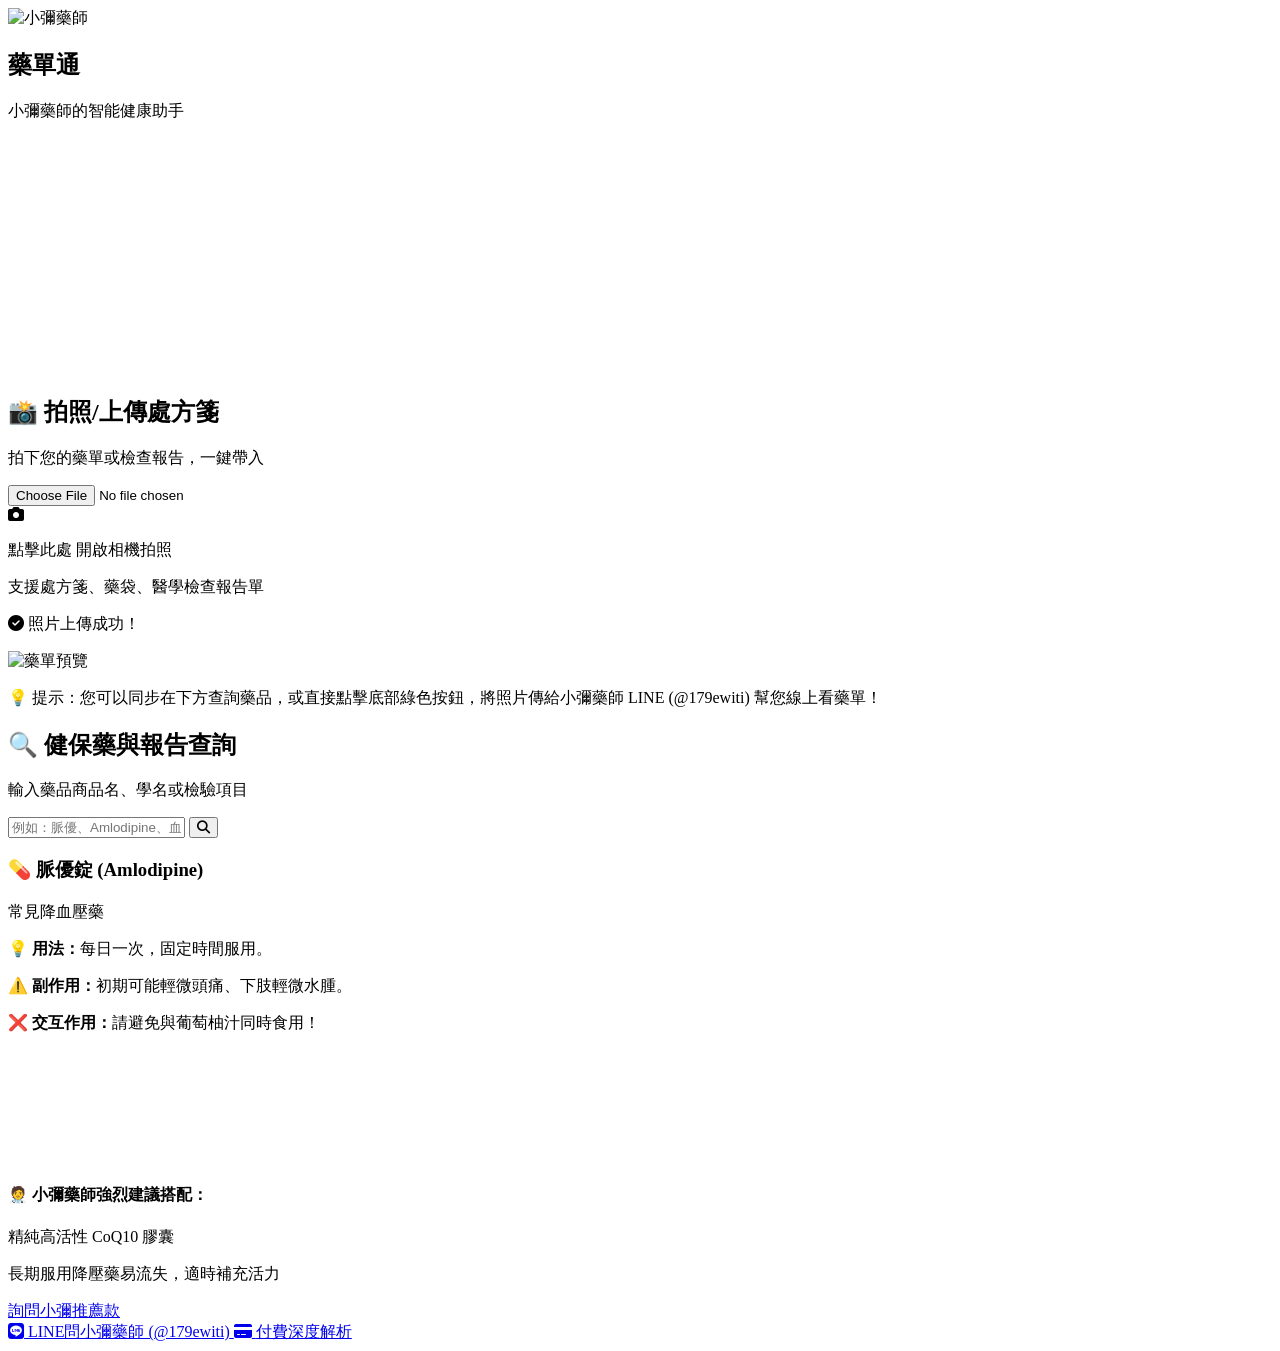
==== commit 4ae1ffcc: "Update index.html" ====
--- a/index.html
+++ b/index.html
@@ -1,337 +1,146 @@
 <!DOCTYPE html>
 <html lang="zh-TW">
 <head>
-<meta charset="UTF-8">
-<meta name="viewport" content="width=device-width, initial-scale=1.0">
-<title>小彌藥師｜專業藥師服務</title>
-<style>
-*{box-sizing:border-box;margin:0;padding:0;}
-body{font-family:-apple-system,BlinkMacSystemFont,"Noto Sans TC","Microsoft JhengHei",sans-serif;background:#f0f2f5;color:#1a1a2e;min-height:100vh;}
-header{background:#fff;padding:14px 18px;display:flex;align-items:center;gap:10px;border-bottom:1px solid #e8eaed;position:sticky;top:0;z-index:10;}
-header h1{font-size:17px;font-weight:700;color:#1a6b4a;}
-header span{font-size:12px;color:#aaa;margin-left:auto;}
-.container{max-width:560px;margin:0 auto;padding:16px 14px 80px;}
-.hero{text-align:center;padding:20px 0 16px;}
-.hero-img{width:90px;height:90px;border-radius:50%;margin:0 auto 10px;display:block;object-fit:cover;}
-.hero h2{font-size:24px;font-weight:700;margin-bottom:4px;}
-.hero p{font-size:13px;color:#666;}
-.badge{display:inline-block;background:#e8f5ee;color:#1a6b4a;font-size:12px;padding:4px 14px;border-radius:20px;margin-top:8px;font-weight:600;}
-.search-card{background:#fff;border-radius:16px;padding:18px;margin-bottom:14px;box-shadow:0 1px 6px rgba(0,0,0,0.06);}
-.search-card label{font-size:13px;color:#555;display:block;margin-bottom:10px;font-weight:600;}
-.search-row{display:flex;gap:8px;}
-.search-row input{flex:1;font-size:15px;padding:11px 14px;border:1.5px solid #e0e3e8;border-radius:12px;background:#f7f8fa;color:#1a1a2e;outline:none;}
-.search-row input:focus{border-color:#1a6b4a;background:#fff;}
-.search-row button{padding:11px 18px;background:#1a6b4a;color:#fff;border:none;border-radius:12px;font-size:14px;cursor:pointer;font-weight:700;white-space:nowrap;}
-.quick-tags{display:flex;flex-wrap:wrap;gap:6px;margin-top:12px;}
-.tag{font-size:12px;padding:5px 12px;border:1px solid #dde1e7;border-radius:20px;cursor:pointer;color:#555;background:#f7f8fa;}
-.tag:hover{border-color:#1a6b4a;color:#1a6b4a;background:#e8f5ee;}
-.drug-hero{background:linear-gradient(135deg,#1e7fe0,#1558a8);border-radius:16px;padding:22px 18px 18px;margin-bottom:12px;color:#fff;}
-.drug-hero .pill-icon{font-size:36px;margin-bottom:10px;display:block;}
-.drug-hero h3{font-size:22px;font-weight:800;line-height:1.3;margin-bottom:4px;}
-.drug-hero .en{font-size:13px;opacity:0.85;}
-.drug-hero .cat{display:inline-block;background:rgba(255,255,255,0.2);font-size:12px;padding:3px 10px;border-radius:20px;margin-top:6px;}
-.drug-hero .nhi-code{font-size:11px;opacity:0.7;margin-top:6px;}
-.section-card{background:#fff;border-radius:16px;padding:18px;margin-bottom:12px;box-shadow:0 1px 6px rgba(0,0,0,0.05);}
-.section-label{font-size:13px;font-weight:700;color:#1a6b4a;margin-bottom:10px;}
-.section-content{font-size:15px;color:#222;line-height:1.8;}
-.dose-box{background:#e8f5ee;border-radius:12px;padding:12px 16px;display:flex;align-items:center;gap:12px;margin-top:10px;}
-.dose-box .text{font-size:15px;font-weight:700;color:#1a6b4a;}
-.dose-count{font-size:18px;font-weight:800;color:#1a6b4a;margin-top:8px;}
-.how-to-box{background:#fff8e1;border-radius:12px;padding:14px 16px;margin-top:10px;border-left:4px solid #f9a825;}
-.how-to-title{font-size:13px;font-weight:700;color:#f57f17;margin-bottom:6px;}
-.how-to-content{font-size:14px;color:#444;line-height:1.8;}
-.red-header{background:#c0392b;border-radius:16px 16px 0 0;padding:14px 18px;}
-.red-header span{font-size:15px;font-weight:700;color:#fff;}
-.red-body{background:#fff;border-radius:0 0 16px 16px;padding:16px 18px;margin-bottom:12px;box-shadow:0 1px 6px rgba(0,0,0,0.05);}
-.red-item{display:flex;align-items:flex-start;gap:10px;padding:10px 0;border-bottom:1px solid #f0f1f3;font-size:14px;line-height:1.6;color:#333;}
-.red-item:last-child{border-bottom:none;}
-.emergency-header{background:#8b0000;border-radius:16px 16px 0 0;padding:14px 18px;}
-.emergency-header span{font-size:15px;font-weight:700;color:#fff;}
-.emergency-body{background:#fff4f4;border-radius:0 0 16px 16px;padding:16px 18px;margin-bottom:12px;}
-.emergency-item{display:flex;align-items:flex-start;gap:10px;padding:10px 0;border-bottom:1px solid #fdd;font-size:14px;line-height:1.6;color:#7a0000;}
-.emergency-item:last-child{border-bottom:none;}
-.orange-header{background:#e67e22;border-radius:16px 16px 0 0;padding:14px 18px;}
-.orange-header span{font-size:15px;font-weight:700;color:#fff;}
-.orange-body{background:#fff;border-radius:0 0 16px 16px;padding:16px 18px;margin-bottom:12px;}
-.side-item{display:flex;align-items:flex-start;gap:8px;padding:6px 0;font-size:14px;line-height:1.6;color:#444;}
-.tips-card{background:#dbeeff;border-radius:16px;padding:18px;margin-bottom:12px;}
-.tips-title{font-size:15px;font-weight:700;color:#0d47a1;margin-bottom:12px;}
-.tip-item{display:flex;align-items:flex-start;gap:10px;padding:6px 0;font-size:14px;line-height:1.6;color:#1a2a4a;}
-.supp-card{background:linear-gradient(135deg,#2c2060,#1a1040);border-radius:16px;padding:18px;margin-bottom:12px;}
-.supp-title{font-size:16px;font-weight:700;color:#fff;margin-bottom:4px;}
-.supp-sub{font-size:12px;color:#aaa;margin-bottom:14px;}
-.supp-item{background:rgba(255,255,255,0.08);border-radius:12px;padding:14px;margin-bottom:10px;display:flex;align-items:center;gap:12px;}
-.supp-item .s-icon{font-size:26px;}
-.supp-item .s-info{flex:1;}
-.supp-item .s-name{font-size:14px;font-weight:700;color:#fff;display:flex;align-items:center;gap:8px;}
-.supp-item .s-desc{font-size:12px;color:#aaa;margin-top:3px;}
-.discount-badge{background:#e67e22;color:#fff;font-size:11px;padding:2px 8px;border-radius:10px;font-weight:700;}
-.line-btn{background:#06c755;border:none;border-radius:12px;padding:14px;width:100%;font-size:15px;font-weight:700;color:#fff;cursor:pointer;display:flex;align-items:center;justify-content:center;gap:8px;margin-top:4px;}
-.contact-card{background:#0d47a1;border-radius:16px;padding:20px 18px;margin-bottom:12px;text-align:center;}
-.contact-card p{font-size:13px;color:#90caf9;margin-bottom:6px;}
-.contact-card .line-id{font-size:20px;font-weight:800;color:#fff;}
-.line-big-btn{background:#06c755;border:none;border-radius:14px;padding:16px;width:100%;font-size:16px;font-weight:700;color:#fff;cursor:pointer;margin-top:14px;}
-.again-btn{background:#fff;border:2px solid #e0e3e8;border-radius:14px;padding:16px;width:100%;font-size:15px;font-weight:600;color:#555;cursor:pointer;margin-bottom:12px;}
-.empty-state{text-align:center;padding:32px 0;color:#aaa;font-size:14px;}
-.empty-state .icon{font-size:40px;display:block;margin-bottom:12px;}
-.not-found{background:#fff;border-radius:16px;padding:24px 18px;text-align:center;margin-bottom:12px;}
-.not-found .icon{font-size:36px;display:block;margin-bottom:10px;}
-.not-found h3{font-size:16px;font-weight:700;color:#333;margin-bottom:8px;}
-.not-found p{font-size:13px;color:#888;line-height:1.6;}
-.api-result-card{background:#fff;border-radius:16px;padding:18px;margin-bottom:10px;box-shadow:0 1px 6px rgba(0,0,0,0.06);border-left:4px solid #1a6b4a;}
-.api-result-name{font-size:16px;font-weight:700;color:#1a1a2e;margin-bottom:4px;}
-.api-result-en{font-size:12px;color:#888;margin-bottom:8px;}
-.api-result-row{display:flex;gap:8px;flex-wrap:wrap;margin-top:6px;}
-.api-tag{font-size:11px;padding:3px 10px;border-radius:20px;background:#e8f5ee;color:#1a6b4a;font-weight:600;}
-.api-tag-gray{background:#f0f2f5;color:#666;}
-.loading{text-align:center;padding:24px;color:#888;font-size:14px;}
-.loading-icon{font-size:32px;display:block;margin-bottom:8px;}
-.ai-badge{display:inline-block;background:rgba(255,255,255,0.2);font-size:11px;padding:2px 8px;border-radius:10px;font-weight:600;margin-left:8px;}
-.dosage-type-badge{display:inline-block;background:rgba(255,255,255,0.15);font-size:11px;padding:2px 10px;border-radius:20px;margin-top:4px;margin-right:6px;}
-</style>
+    <meta charset="UTF-8">
+    <meta name="viewport" content="width=device-width, initial-scale=1.0">
+    <title>藥單通 ｜ 小彌藥師的智能健康助手</title>
+    <!-- 引入漂亮的 Tailwind CSS 樣式庫 -->
+    <script src="https://cdn.tailwindcss.com"></script>
+    <!-- FontAwesome 圖示 -->
+    <link rel="stylesheet" href="https://cdnjs.cloudflare.com/ajax/libs/font-awesome/6.4.0/css/all.min.css">
+    <style>
+        .sticker-box {
+            background-image: url('螢幕擷取畫面 2026-06-15 234321.jpg');
+            background-repeat: no-repeat;
+            display: inline-block;
+        }
+        /* 這裡幫你把整張貼圖切割成單獨顯示的區塊（CSS Sprite 技術） */
+        .sticker-hi { width: 110px; height: 110px; background-position: -720px -240px; background-size: 960px auto; }
+        .sticker-prescription { width: 120px; height: 120px; background-position: -240px -0px; background-size: 960px auto; }
+        .sticker-solve { width: 110px; height: 110px; background-position: -480px -480px; background-size: 960px auto; }
+        .sticker-guard { width: 110px; height: 110px; background-position: -240px -480px; background-size: 960px auto; }
+    </style>
 </head>
-<body>
-<header>
-  <span style="font-size:22px;">💊</span>
-  <h1>小彌藥師｜藥品查詢</h1>
-  <span>專業藥師服務</span>
-</header>
-<div class="container">
-  <div class="hero">
-    <img class="hero-img" src="https://i.imgur.com/placeholder.png" onerror="this.style.display='none'" alt="小彌藥師">
-    <h2>健保藥品查詢</h2>
-    <p>小彌藥師 · 輸入藥名立即查看完整說明</p>
-    <span class="badge">✅ 完全免費 · 22萬筆健保藥品</span>
-  </div>
-  <div class="search-card">
-    <label>📋 請輸入藥品名稱（中文或英文均可）</label>
-    <div class="search-row">
-      <input type="text" id="drugInput" placeholder="例：脈優、克流感、猛健樂..." />
-      <button onclick="searchDrug()">查詢</button>
+<body class="bg-slate-50 text-slate-800 font-sans antialiased pb-24">
+
+    <!-- 頂部導航欄 (Navbar) -->
+    <nav class="bg-white shadow-md sticky top-0 z-50 px-4 py-3 flex items-center justify-between">
+        <div class="flex items-center space-x-3">
+            <!-- 你的個人頭像 -->
+            <img src="channels4_profile.jpg" alt="小彌藥師" class="w-12 h-12 rounded-full border-2 border-blue-400 object-cover">
+            <div>
+                <h1 class="text-lg font-bold text-slate-900 tracking-wide">藥單通</h1>
+                <p class="text-xs text-blue-500 font-medium">小彌藥師的智能健康助手</p>
+            </div>
+        </div>
+        <div class="sticker-box sticker-hi transform scale-75 -my-4"></div>
+    </nav>
+
+    <!-- 主體內容區 -->
+    <main class="max-w-md mx-auto px-4 mt-6 space-y-6">
+
+        <!-- 區塊一：超直覺拍照功能區 -->
+        <section class="bg-white rounded-3xl p-6 shadow-sm border border-slate-100 text-center relative overflow-hidden">
+            <div class="absolute top-2 right-2 sticker-box sticker-prescription"></div>
+            <h2 class="text-xl font-bold text-slate-800 text-left mb-1">📸 拍照/上傳處方箋</h2>
+            <p class="text-sm text-slate-500 text-left mb-6">拍下您的藥單或檢查報告，一鍵帶入</p>
+            
+            <!-- 點擊這個大框框會直接打開手機相機 -->
+            <label class="cursor-pointer group block border-2 border-dashed border-blue-200 hover:border-blue-400 bg-blue-50/50 rounded-2xl p-8 transition-all duration-200">
+                <input type="file" accept="image/*" capture="environment" class="hidden" onchange="previewImage(event)">
+                <div class="space-y-3">
+                    <div class="w-16 h-16 bg-blue-500 text-white rounded-full flex items-center justify-center mx-auto shadow-md group-hover:scale-105 transition-transform">
+                        <i class="fa-solid fa-camera text-2xl"></i>
+                    </div>
+                    <p class="text-base font-semibold text-blue-600">點擊此處 開啟相機拍照</p>
+                    <p class="text-xs text-slate-400">支援處方箋、藥袋、醫學檢查報告單</p>
+                </div>
+            </label>
+
+            <!-- 照片預覽區域（拍完照會顯示在這裡） -->
+            <div id="preview-container" class="hidden mt-4 pt-4 border-t border-slate-100 animate-fadeIn">
+                <p class="text-xs font-medium text-emerald-600 mb-2"><i class="fa-solid fa-circle-check"></i> 照片上傳成功！</p>
+                <img id="image-preview" src="#" alt="藥單預覽" class="max-h-60 mx-auto rounded-xl shadow-inner border">
+                <p class="text-xs text-slate-500 mt-2 bg-slate-100 p-2 rounded-lg">
+                    💡 提示：您可以同步在下方查詢藥品，或直接點擊底部綠色按鈕，將照片傳給小彌藥師 LINE (@179ewiti) 幫您線上看藥單！
+                </p>
+            </div>
+        </section>
+
+        <!-- 區塊二：智能快速查詢區 -->
+        <section class="bg-white rounded-3xl p-6 shadow-sm border border-slate-100">
+            <h2 class="text-xl font-bold text-slate-800 mb-1">🔍 健保藥與報告查詢</h2>
+            <p class="text-sm text-slate-500 mb-4">輸入藥品商品名、學名或檢驗項目</p>
+            
+            <div class="relative">
+                <input type="text" placeholder="例如：脈優、Amlodipine、血糖..." class="w-full bg-slate-50 border border-slate-200 rounded-xl py-3 pl-4 pr-12 text-sm focus:outline-none focus:border-blue-500 focus:bg-white transition-all">
+                <button class="absolute right-2 top-2 w-8 h-8 bg-slate-800 text-white rounded-lg flex items-center justify-center hover:bg-slate-700">
+                    <i class="fa-solid fa-magnifying-glass text-xs"></i>
+                </button>
+            </div>
+
+            <!-- 查詢結果範例模板（預設顯示，方便小彌測試，後續可結合您現有的資料庫） -->
+            <div class="mt-6 bg-gradient-to-br from-blue-50/50 to-indigo-50/30 rounded-2xl p-4 border border-blue-100/50">
+                <div class="flex justify-between items-start">
+                    <h3 class="font-bold text-blue-900 text-base">💊 脈優錠 (Amlodipine)</h3>
+                    <span class="bg-blue-100 text-blue-700 text-[10px] font-bold px-2 py-0.5 rounded-full">常見降血壓藥</span>
+                </div>
+                <div class="mt-3 space-y-2 text-xs text-slate-600">
+                    <p><strong>💡 用法：</strong>每日一次，固定時間服用。</p>
+                    <p><strong>⚠️ 副作用：</strong>初期可能輕微頭痛、下肢輕微水腫。</p>
+                    <p class="text-amber-700 font-medium"><strong>❌ 交互作用：</strong>請避免與葡萄柚汁同時食用！</p>
+                </div>
+                
+                <!-- 精準導流：保健品推薦卡片 -->
+                <div class="mt-4 pt-4 border-t border-blue-100/80">
+                    <div class="flex items-center space-x-2 mb-2">
+                        <div class="sticker-box sticker-solve transform scale-50 -mx-4 -my-4"></div>
+                        <h4 class="text-xs font-bold text-slate-800">🧑‍⚕️ 小彌藥師強烈建議搭配：</h4>
+                    </div>
+                    <div class="bg-white p-3 rounded-xl border border-slate-100 flex items-center justify-between shadow-xs">
+                        <div>
+                            <p class="text-xs font-bold text-slate-900">精純高活性 CoQ10 膠囊</p>
+                            <p class="text-[10px] text-slate-400">長期服用降壓藥易流失，適時補充活力</p>
+                        </div>
+                        <a href="https://line.me/R/ti/p/%40179ewiti" target="_blank" class="bg-amber-500 hover:bg-amber-600 text-white text-[10px] font-bold px-2.5 py-1.5 rounded-lg transition-colors shadow-sm inline-block text-center">
+                            詢問小彌推薦款
+                        </a>
+                    </div>
+                </div>
+            </div>
+        </section>
+
+    </main>
+
+    <!-- 底部固定行動呼籲區 (Sticky CTA) -->
+    <div class="fixed bottom-0 left-0 right-0 max-w-md mx-auto bg-white/90 backdrop-blur-md shadow-lg border-t border-slate-100 p-3 flex space-x-2 z-50">
+        <!-- LINE 諮詢按鈕（已完美串接小彌藥師 LINE ID: @179ewiti） -->
+        <a href="https://line.me/R/ti/p/%40179ewiti" target="_blank" class="flex-1 bg-[#06C755] hover:bg-[#05b04b] text-white rounded-xl py-3 px-4 flex items-center justify-center space-x-2 shadow-md font-bold text-sm transition-all active:scale-95">
+            <i class="fa-brands fa-line text-lg"></i>
+            <span>LINE問小彌藥師 (@179ewiti)</span>
+        </a>
+        <!-- 付費專業解析按鈕 -->
+        <a href="#" class="bg-gradient-to-r from-amber-500 to-orange-500 hover:from-amber-600 hover:to-orange-600 text-white rounded-xl py-3 px-4 flex items-center justify-center space-x-2 shadow-md font-bold text-sm transition-all active:scale-95">
+            <i class="fa-solid fa-credit-card"></i>
+            <span>付費深度解析</span>
+        </a>
     </div>
-    <div class="quick-tags">
-      <span class="tag" onclick="qs('脈優')">脈優</span>
-      <span class="tag" onclick="qs('冠脂妥')">冠脂妥</span>
-      <span class="tag" onclick="qs('克流感')">克流感</span>
-      <span class="tag" onclick="qs('耐適恩')">耐適恩</span>
-      <span class="tag" onclick="qs('普拿疼')">普拿疼</span>
-      <span class="tag" onclick="qs('猛健樂')">猛健樂💉</span>
-      <span class="tag" onclick="qs('福適佳')">福適佳</span>
-      <span class="tag" onclick="qs('阿斯匹靈')">阿斯匹靈</span>
-      <span class="tag" onclick="qs('使蒂諾斯')">使蒂諾斯</span>
-      <span class="tag" onclick="qs('活路利淨')">活路利淨</span>
-      <span class="tag" onclick="qs('心得靜')">心得靜</span>
-      <span class="tag" onclick="qs('瑪爾胰')">瑪爾胰</span>
-      <span class="tag" onclick="qs('諾和銳')">諾和銳💉</span>
-      <span class="tag" onclick="qs('得安穩')">得安穩</span>
-    </div>
-  </div>
-  <div id="resultBox">
-    <div class="empty-state">
-      <span class="icon">💊</span>
-      輸入藥品名稱開始查詢<br>
-      <span style="font-size:12px;color:#ccc;margin-top:6px;display:block;">台灣健保藥品資料庫・22萬筆</span>
-    </div>
-  </div>
-</div>
 
-<script>
-const API_URL = 'https://yaodantong-api.nezukopink0711.workers.dev';
-const DB_URL = 'https://raw.githubusercontent.com/renchuan-pharmacy/yaodantong/main/data/drug_db.json';
-
-let aiDrugDB = null;
-let aiDBLoaded = false;
-
-async function loadAiDB() {
-  if (aiDBLoaded) return aiDrugDB;
-  try {
-    const resp = await fetch(DB_URL + '?t=' + Date.now());
-    if (resp.ok) aiDrugDB = await resp.json();
-  } catch(e) { aiDrugDB = {}; }
-  aiDBLoaded = true;
-  return aiDrugDB;
-}
-
-// 內建精選藥品
-const DB = {
-  '脈優':{'name':'脈優（Norvasc）','en':'Amlodipine Besylate','icon':'❤️','cat':'鈣離子阻斷劑・降血壓藥','dosageType':'口服','nhiCode':'','what':'這是一種降血壓藥，幫助放鬆血管、降低血壓，也可以預防心絞痛發作。','when':'飯前或飯後均可','dose':'每天一次，每次1顆','howToUse':'','warnings':['懷孕或哺乳中請告知醫師','不可突然自行停藥','服藥初期可能頭暈，起身要慢'],'emergency':['臉部嘴唇舌頭突然腫脹','嚴重頭痛或視力模糊','心跳突然很快或很慢'],'sideEffects':['腳踝水腫','臉部潮紅發熱感','頭痛頭暈'],'tips':['每天固定同一時間服藥','血壓計定期量測記錄','不可吃葡萄柚或喝葡萄柚汁'],'interactions':['葡萄柚汁會增強藥效請避免','與其他降血壓藥合用需注意'],'supplements':[{'icon':'🐟','name':'魚油 Omega-3','reason':'幫助維護血管彈性'},{'icon':'🌿','name':'輔酶Q10','reason':'維持心肌能量'}]},
-  'norvasc':{'alias':'脈優'},'amlodipine':{'alias':'脈優'},
-  '得安穩':{'name':'得安穩（Norvasc 5mg）','en':'Amlodipine Besylate 5mg','icon':'❤️','cat':'鈣離子阻斷劑・降血壓藥','dosageType':'口服','nhiCode':'','what':'得安穩是降血壓藥（氨氯地平），幫助放鬆血管、降低血壓，預防心絞痛。每天固定服用可減少中風和心臟病風險。','when':'飯前或飯後均可，固定時間最好','dose':'每天一次，每次1顆（5mg）','howToUse':'','warnings':['不可突然自行停藥','懷孕或哺乳中請告知醫師','服藥初期起身要慢避免頭暈'],'emergency':['臉部嘴唇突然腫脹','嚴重頭痛視力模糊','心跳異常'],'sideEffects':['腳踝水腫','臉部潮紅','頭痛'],'tips':['每天固定時間服藥效果最好','定期量血壓並記錄','避免吃葡萄柚'],'interactions':['與其他降血壓藥合用需注意','葡萄柚汁可能增強藥效'],'supplements':[{'icon':'🐟','name':'魚油 Omega-3','reason':'輔助心血管保健'},{'icon':'🌿','name':'輔酶Q10','reason':'維持心肌能量'}]},
-  'domperidone':{'alias':'得安穩'},
-  '猛健樂':{'name':'猛健樂（Mounjaro）','en':'Tirzepatide','icon':'💉','cat':'GIP/GLP-1雙重受體促效劑・降血糖/減重針','dosageType':'針劑','nhiCode':'','what':'猛健樂是每週一次的皮下注射針劑，同時作用於GIP和GLP-1兩種受體，可降低血糖並有效減重。是目前最新一代的糖尿病和肥胖治療藥物。','when':'每週固定同一天注射，任何時間均可','dose':'從2.5mg起始，每4週增加2.5mg，最高15mg/週','howToUse':'1. 從冰箱取出後回溫至室溫（約30分鐘）\n2. 選擇腹部、大腿或上臂外側注射\n3. 每次換不同注射點，同一部位間隔至少3公分\n4. 捏起皮膚，以90度角注射\n5. 注射後按壓10秒，不要揉\n6. 未開封存於冰箱（2-8°C），開封後室溫可存放21天','warnings':['有甲狀腺髓樣癌病史或家族史禁用','胰臟炎病史患者需告知醫師','懷孕期間不建議使用','不可用於第一型糖尿病'],'emergency':['嚴重腹痛且持續（可能胰臟炎）','頸部腫塊或聲音嘶啞','嚴重過敏反應（呼吸困難、臉腫）','低血糖症狀（頭暈冒汗心跳快）'],'sideEffects':['噁心（最常見，通常數週後改善）','嘔吐、腹瀉','食慾下降','注射部位紅腫'],'tips':['從最低劑量開始，慢慢增加','注射前後可冷敷減少不適','噁心時少量多餐、避免油膩','固定每週同一天注射，方便記憶'],'interactions':['與胰島素合用需監測低血糖','口服避孕藥效果可能受影響，建議使用其他避孕方式'],'supplements':[{'icon':'🌿','name':'薑萃取物','reason':'幫助緩解噁心副作用'},{'icon':'💊','name':'維生素B12','reason':'體重減輕可能影響B12吸收'}]},
-  'mounjaro':{'alias':'猛健樂'},'tirzepatide':{'alias':'猛健樂'},
-  '冠脂妥':{'name':'冠脂妥（Crestor）','en':'Rosuvastatin','icon':'🩸','cat':'史他汀類・降血脂藥','dosageType':'口服','nhiCode':'','what':'降膽固醇藥，幫助降低壞的膽固醇（LDL），預防心臟病和中風。','when':'晚上睡前服用','dose':'每天一次，每次1顆','howToUse':'','warnings':['懷孕或哺乳絕對不能吃','肌肉痠痛要立即告知','不可自行停藥'],'emergency':['肌肉突然嚴重疼痛無力','尿液變深褐色','黃疸'],'sideEffects':['肌肉痠痛','頭痛','腸胃不適'],'tips':['晚上固定時間服藥','定期抽血追蹤','少吃油炸食物'],'interactions':['葡萄柚汁請避免'],'supplements':[{'icon':'🌿','name':'輔酶Q10','reason':'補充可能耗損的Q10'},{'icon':'🐟','name':'魚油 Omega-3','reason':'降低三酸甘油酯'}]},
-  'crestor':{'alias':'冠脂妥'},'rosuvastatin':{'alias':'冠脂妥'},
-  '立普妥':{'name':'立普妥（Lipitor）','en':'Atorvastatin','icon':'🩸','cat':'史他汀類・降血脂藥','dosageType':'口服','nhiCode':'','what':'最常用的降膽固醇藥之一，預防心臟病發作和中風。','when':'任何時間均可，固定時間最好','dose':'每天一次，每次1顆','howToUse':'','warnings':['懷孕不能服用','肌肉痠痛告知醫師'],'emergency':['肌肉突然無力','尿液變深'],'sideEffects':['肌肉痠痛','腸胃不適'],'tips':['固定時間服藥','少吃油炸'],'interactions':['葡萄柚汁請避免'],'supplements':[{'icon':'🌿','name':'輔酶Q10','reason':'補充耗損的Q10'}]},
-  'lipitor':{'alias':'立普妥'},'atorvastatin':{'alias':'立普妥'},
-  '福適佳':{'name':'福適佳（Forxiga）','en':'Dapagliflozin','icon':'🍬','cat':'SGLT2抑制劑・糖尿病用藥','dosageType':'口服','nhiCode':'','what':'糖尿病藥，透過腎臟把多餘的糖從尿液排出降低血糖，也對心臟和腎臟有保護作用。','when':'早上，飯前或飯後均可','dose':'每天一次，每次1顆','howToUse':'','warnings':['注意私密處清潔避免感染','不可用於第一型糖尿病'],'emergency':['私密處紅腫疼痛','噁心嘔吐腹痛'],'sideEffects':['泌尿道感染','黴菌感染'],'tips':['多喝水','注意私密處衛生'],'interactions':['與胰島素合用注意低血糖'],'supplements':[{'icon':'🌿','name':'苦瓜萃取','reason':'輔助血糖穩定'}]},
-  'forxiga':{'alias':'福適佳'},'dapagliflozin':{'alias':'福適佳'},
-  '耐適恩':{'name':'耐適恩（Nexium）','en':'Esomeprazole','icon':'🫃','cat':'氫離子幫浦抑制劑・胃藥','dosageType':'口服','nhiCode':'','what':'強效胃藥，抑制胃酸分泌，治療胃食道逆流、胃潰瘍。','when':'飯前30-60分鐘','dose':'每天一次，每次1顆','howToUse':'','warnings':['長期服用需定期評估','不可自行超過8週'],'emergency':['吐血或大便變黑','嚴重腹痛'],'sideEffects':['頭痛','腹瀉或便秘'],'tips':['飯前服用效果更好','少吃辛辣咖啡'],'interactions':['可能影響某些藥物吸收'],'supplements':[{'icon':'🦠','name':'益生菌','reason':'維護腸道好菌'}]},
-  'nexium':{'alias':'耐適恩'},'esomeprazole':{'alias':'耐適恩'},
-  '普拿疼':{'name':'普拿疼（Panadol）','en':'Acetaminophen','icon':'🤕','cat':'止痛退燒藥','dosageType':'口服','nhiCode':'','what':'最常用的止痛退燒藥，頭痛牙痛肌肉痠痛發燒都有效，不傷胃。','when':'需要時服用','dose':'每次1-2顆，每4-6小時一次','howToUse':'','warnings':['24小時不超過8顆','不可與酒精同服'],'emergency':['黃疸','服用過量立即就醫'],'sideEffects':['過量傷肝'],'tips':['注意其他感冒藥是否含同成分'],'interactions':['含acetaminophen藥物不可同時服用'],'supplements':[{'icon':'🍊','name':'維生素C','reason':'增強免疫力'}]},
-  'panadol':{'alias':'普拿疼'},'acetaminophen':{'alias':'普拿疼'},
-  '阿斯匹靈':{'name':'阿斯匹靈（Aspirin）','en':'Aspirin','icon':'❤️','cat':'抗血小板藥','dosageType':'口服','nhiCode':'','what':'低劑量用於預防心臟病和中風，抑制血小板凝集避免血栓。','when':'飯後服用','dose':'保心用：每天一次75-100mg','howToUse':'','warnings':['胃潰瘍患者謹慎','不可給16歲以下'],'emergency':['吐血或大便變黑'],'sideEffects':['胃部不適','容易瘀青'],'tips':['飯後服用減少胃刺激'],'interactions':['與抗凝血藥合用需小心'],'supplements':[{'icon':'🐟','name':'魚油 Omega-3','reason':'協同保護心血管'}]},
-  'aspirin':{'alias':'阿斯匹靈'},
-  '使蒂諾斯':{'name':'使蒂諾斯（Stilnox）','en':'Zolpidem','icon':'😴','cat':'安眠藥','dosageType':'口服','nhiCode':'','what':'短效安眠藥，幫助入睡，只建議短期使用不超過4週。','when':'睡前立即服用','dose':'每晚一次1顆','howToUse':'','warnings':['服用後必須馬上躺下','不可開車','不可與酒精同服'],'emergency':['夢遊','記憶喪失'],'sideEffects':['隔天頭暈'],'tips':['只在真的睡不著時服用','不可突然停藥'],'interactions':['酒精絕對不可同服'],'supplements':[{'icon':'🌙','name':'褪黑激素','reason':'天然調節睡眠'}]},
-  'stilnox':{'alias':'使蒂諾斯'},'zolpidem':{'alias':'使蒂諾斯'},
-  '活路利淨':{'name':'活路利淨（Jardiance）','en':'Empagliflozin','icon':'🍬','cat':'SGLT2抑制劑・糖尿病用藥','dosageType':'口服','nhiCode':'','what':'糖尿病藥，從尿液排出多餘的糖降低血糖，可減少心臟病死亡率。','when':'早上，飯前或飯後','dose':'每天一次1顆','howToUse':'','warnings':['注意私密處衛生','不適用第一型糖尿病'],'emergency':['私密處嚴重紅腫','噁心嘔吐腹痛'],'sideEffects':['泌尿道感染','黴菌感染'],'tips':['多補充水分'],'interactions':['與胰島素合用注意低血糖'],'supplements':[{'icon':'🌿','name':'苦瓜萃取','reason':'天然輔助血糖控制'}]},
-  'jardiance':{'alias':'活路利淨'},
-  '心得靜':{'name':'心得靜（Inderal）','en':'Propranolol HCl','icon':'💓','cat':'乙型阻斷劑・心臟用藥','dosageType':'口服','nhiCode':'','what':'心臟藥，控制心跳速度、降低血壓，也用於預防偏頭痛。','when':'飯前服用','dose':'依醫師處方，通常每天2-3次','howToUse':'','warnings':['絕對不可突然停藥','氣喘患者告知醫師'],'emergency':['心跳突然很慢','嚴重氣喘'],'sideEffects':['疲倦手腳冰冷','頭暈'],'tips':['每天固定時間','量脈搏若低於60下告知'],'interactions':['不可與某些氣喘藥同用'],'supplements':[{'icon':'🌿','name':'輔酶Q10','reason':'支持心肌能量'}]},
-  'inderal':{'alias':'心得靜'},'propranolol':{'alias':'心得靜'},
-  '瑪爾胰':{'name':'瑪爾胰（Metformin）','en':'Metformin HCl','icon':'🍬','cat':'雙胍類・糖尿病第一線用藥','dosageType':'口服','nhiCode':'','what':'最常用的糖尿病藥，讓身體對胰島素更敏感，不會讓血糖降太低。','when':'飯中或飯後','dose':'依醫師處方，通常每天2-3次','howToUse':'','warnings':['腎功能不好者需減量','手術前告知醫師'],'emergency':['持續噁心嘔吐腹痛','呼吸急促有異味'],'sideEffects':['腸胃不適','腹瀉'],'tips':['飯中服用減少副作用','長期補充B12'],'interactions':['顯影劑注射前後需停藥'],'supplements':[{'icon':'💊','name':'維生素B12','reason':'長期服用可能降低B12'}]},
-  'metformin':{'alias':'瑪爾胰'},
-  '諾和銳':{'name':'諾和銳（NovoRapid）','en':'Insulin Aspart','icon':'💉','cat':'速效胰島素','dosageType':'針劑','nhiCode':'','what':'速效胰島素，飯前注射控制飯後血糖，15分鐘內開始作用。','when':'飯前15分鐘內注射','dose':'依醫師指示的單位數','howToUse':'1. 注射前確認劑量\n2. 選擇腹部、大腿或上臂\n3. 每次旋轉注射點，避免同一點重複\n4. 捏起皮膚90度角注射\n5. 注射後計算10秒再拔出\n6. 開封後室溫可存放28天','warnings':['注射後必須馬上吃飯','低血糖時立即補充葡萄糖','旋轉注射部位'],'emergency':['手抖冒冷汗心跳快（低血糖）','意識不清昏迷'],'sideEffects':['注射部位紅腫','低血糖','體重增加'],'tips':['隨身攜帶葡萄糖錠','固定旋轉注射部位','開封後標記日期'],'interactions':['酒精加重低血糖風險'],'supplements':[{'icon':'💊','name':'鉻補充品','reason':'改善胰島素敏感性'}]},
-  'novorapid':{'alias':'諾和銳'},
-};
-
-const ALIAS={};
-Object.keys(DB).forEach(k=>{if(DB[k].alias)ALIAS[k.toLowerCase()]=DB[k].alias.toLowerCase();});
-
-function findLocal(name){
-  const n=name.toLowerCase().trim();
-  if(DB[n]&&!DB[n].alias)return DB[n];
-  if(DB[n]&&DB[n].alias)return DB[DB[n].alias.toLowerCase()];
-  if(ALIAS[n])return DB[ALIAS[n]];
-  for(const k of Object.keys(DB)){
-    if(k.includes(n)||n.includes(k)){
-      if(DB[k].alias)return DB[DB[k].alias.toLowerCase()];
-      if(DB[k].name)return DB[k];
-    }
-  }
-  for(const k of Object.keys(DB)){
-    if(DB[k].en&&DB[k].en.toLowerCase().includes(n))return DB[k];
-    if(DB[k].name&&DB[k].name.toLowerCase().includes(n)){
-      if(DB[k].alias)return DB[DB[k].alias.toLowerCase()];
-      return DB[k];
-    }
-  }
-  return null;
-}
-
-function findAiDrug(name, aiDB) {
-  if (!aiDB) return null;
-  const n = name.toLowerCase().trim();
-  for (const k of Object.keys(aiDB)) {
-    if (k.toLowerCase().includes(n) || n.includes(k.toLowerCase())) return aiDB[k];
-  }
-  for (const k of Object.keys(aiDB)) {
-    const d = aiDB[k];
-    if (d.name && d.name.includes(name)) return d;
-    if (d.en && d.en.toLowerCase().includes(n)) return d;
-  }
-  return null;
-}
-
-function qs(name){document.getElementById('drugInput').value=name;searchDrug();}
-
-async function searchDrug(){
-  const name=document.getElementById('drugInput').value.trim();
-  if(!name)return;
-  const box=document.getElementById('resultBox');
-  const local=findLocal(name);
-  if(local){renderResult(local,false);return;}
-  box.innerHTML=`<div class="loading"><span class="loading-icon">🔍</span>查詢中...</div>`;
-  const aiDB=await loadAiDB();
-  const aiDrug=findAiDrug(name,aiDB);
-  if(aiDrug){renderResult(aiDrug,true);return;}
-  try{
-    const resp=await fetch(`${API_URL}/?keyword=${encodeURIComponent(name)}&limit=10`);
-    const json=await resp.json();
-    if(json.success&&json.data&&json.data.length>0){renderApiResults(name,json);}
-    else{renderNotFound(name);}
-  }catch(e){renderNotFound(name);}
-}
-
-function renderApiResults(keyword,json){
-  const cards=json.data.map(d=>`
-    <div class="api-result-card">
-      <div class="api-result-name">💊 ${d.nameZh||d.nameEn||'未知藥品'}</div>
-      ${d.nameEn?`<div class="api-result-en">${d.nameEn}</div>`:''}
-      <div class="api-result-row">
-        ${d.ingredient?`<span class="api-tag">成分：${d.ingredient.substring(0,30)}</span>`:''}
-        ${d.dosageForm?`<span class="api-tag api-tag-gray">${d.dosageForm}</span>`:''}
-        ${d.price&&d.price!='0.00'?`<span class="api-tag">健保價 ${d.price} 元</span>`:''}
-        ${d.atcCode?`<span class="api-tag api-tag-gray">ATC: ${d.atcCode}</span>`:''}
-      </div>
-      ${d.manufacturer?`<div style="font-size:11px;color:#aaa;margin-top:6px;">製造廠：${d.manufacturer}</div>`:''}
-    </div>`).join('');
-  document.getElementById('resultBox').innerHTML=`
-    <div class="section-card" style="margin-bottom:12px;">
-      <div class="section-label">🔍 「${keyword}」健保查詢結果</div>
-      <div style="font-size:12px;color:#aaa;">共找到 ${json.total} 筆・顯示前 ${json.count} 筆</div>
-    </div>
-    ${cards}
-    <div style="font-size:11px;color:#aaa;text-align:right;margin-bottom:8px;">資料來源：衛生福利部中央健康保險署</div>
-    <div class="contact-card">
-      <p>需要詳細用藥說明？歡迎詢問小彌藥師</p>
-      <div class="line-id">💬 小彌藥師 @179ewiti</div>
-      <button class="line-big-btn" onclick="openLine()">立即聯繫藥師</button>
-    </div>
-    <button class="again-btn" onclick="resetSearch()">🔍 再查詢另一個藥品</button>`;
-}
-
-function renderNotFound(name){
-  document.getElementById('resultBox').innerHTML=`
-    <div class="not-found">
-      <span class="icon">🔍</span>
-      <h3>找不到「${name}」</h3>
-      <p>請確認藥品名稱，或直接聯繫小彌藥師</p>
-    </div>
-    <div class="contact-card">
-      <p>有任何藥品問題歡迎詢問小彌藥師</p>
-      <div class="line-id">💬 小彌藥師 @179ewiti</div>
-      <button class="line-big-btn" onclick="openLine()">立即聯繫藥師</button>
-    </div>`;
-}
-
-function renderResult(d,isAi){
-  const warnings=(d.warnings||[]).map(w=>`<div class="red-item">⚠️ &nbsp;${w}</div>`).join('');
-  const emergency=(d.emergency||[]).map(e=>`<div class="emergency-item">🚨 &nbsp;${e}</div>`).join('');
-  const sides=(d.sideEffects||[]).map(s=>`<div class="side-item">🔸 ${s}</div>`).join('');
-  const tips=(d.tips||[]).map(t=>`<div class="tip-item">💡 &nbsp;${t}</div>`).join('');
-  const interactions=(d.interactions||[]).map(i=>`<div class="red-item">🚫 &nbsp;${i}</div>`).join('');
-  const supps=(d.supplements||[]).map(s=>`<div class="supp-item"><span class="s-icon">${s.icon}</span><div class="s-info"><div class="s-name">${s.name} <span class="discount-badge">首次75折</span></div><div class="s-desc">${s.reason}</div></div></div>`).join('');
-  const howToUse=d.howToUse&&d.howToUse.trim()?`<div class="how-to-box"><div class="how-to-title">📋 使用方式</div><div class="how-to-content">${d.howToUse.replace(/\n/g,'<br>')}</div></div>`:'';
-  const dosageTypeBadge=d.dosageType?`<span class="dosage-type-badge">${d.dosageType}</span>`:'';
-  const aiBadge=isAi?'<span class="ai-badge">🤖 AI藥師</span>':'';
-  const nhiCodeText=d.nhiCode?`<div class="nhi-code">健保碼：${d.nhiCode}</div>`:'';
-
-  document.getElementById('resultBox').innerHTML=`
-    <div class="drug-hero">
-      <span class="pill-icon">${d.icon||'💊'}</span>
-      <h3>${d.name}${aiBadge}</h3>
-      <div class="en">${d.en||''}</div>
-      <div style="margin-top:6px;">${dosageTypeBadge}<span class="cat">${d.cat||''}</span></div>
-      ${nhiCodeText}
-    </div>
-    <div class="section-card">
-      <div class="section-label">這是什麼藥？</div>
-      <div class="section-content">${d.what||''}</div>
-      <div class="dose-box" style="margin-top:14px;"><span style="font-size:22px;">⏰</span><span class="text">${d.when||''}</span></div>
-      <div class="dose-count">${d.dose||''}</div>
-      ${howToUse}
-    </div>
-    ${warnings?`<div><div class="red-header"><span>🚫 重要注意事項</span></div><div class="red-body">${warnings}</div></div>`:''}
-    ${emergency?`<div><div class="emergency-header"><span>🚨 出現這些要馬上看醫生！</span></div><div class="emergency-body">${emergency}</div></div>`:''}
-    ${sides?`<div><div class="orange-header"><span>⚡ 可能的副作用</span></div><div class="orange-body">${sides}</div></div>`:''}
-    ${interactions?`<div><div class="red-header"><span>💊 注意交互作用</span></div><div class="red-body">${interactions}</div></div>`:''}
-    ${tips?`<div class="tips-card"><div class="tips-title">💙 小彌藥師小叮嚀</div>${tips}</div>`:''}
-    ${supps?`<div class="supp-card"><div class="supp-title">🌿 小彌藥師推薦保健品</div><div class="supp-sub">根據您的用藥，小彌藥師建議搭配以下保健品</div>${supps}<button class="line-btn" onclick="openLine()">💬 聯繫小彌藥師了解詳情</button></div>`:''}
-    <div class="contact-card">
-      <p>有任何問題歡迎詢問小彌藥師</p>
-      <div class="line-id">💬 小彌藥師 @179ewiti</div>
-      <button class="line-big-btn" onclick="openLine()">立即聯繫藥師</button>
-    </div>
-    <button class="again-btn" onclick="resetSearch()">📷 再查詢另一個藥品</button>`;
-}
-
-function openLine(){window.open('https://line.me/ti/p/@179ewiti','_blank');}
-function resetSearch(){
-  document.getElementById('drugInput').value='';
-  document.getElementById('resultBox').innerHTML=`<div class="empty-state"><span class="icon">💊</span>輸入藥品名稱開始查詢</div>`;
-  document.getElementById('drugInput').focus();
-}
-document.getElementById('drugInput').addEventListener('keydown',e=>{if(e.key==='Enter')searchDrug();});
-</script>
+    <!-- 簡單的 JavaScript 控制拍照預覽 -->
+    <script>
+        function previewImage(event) {
+            const input = event.target;
+            const reader = new FileReader();
+            reader.onload = function(){
+                const dataURL = reader.result;
+                const output = document.getElementById('image-preview');
+                output.src = dataURL;
+                document.getElementById('preview-container').classList.remove('hidden');
+            };
+            if(input.files && input.files[0]) {
+                reader.readAsDataURL(input.files[0]);
+            }
+        }
+    </script>
 </body>
 </html>
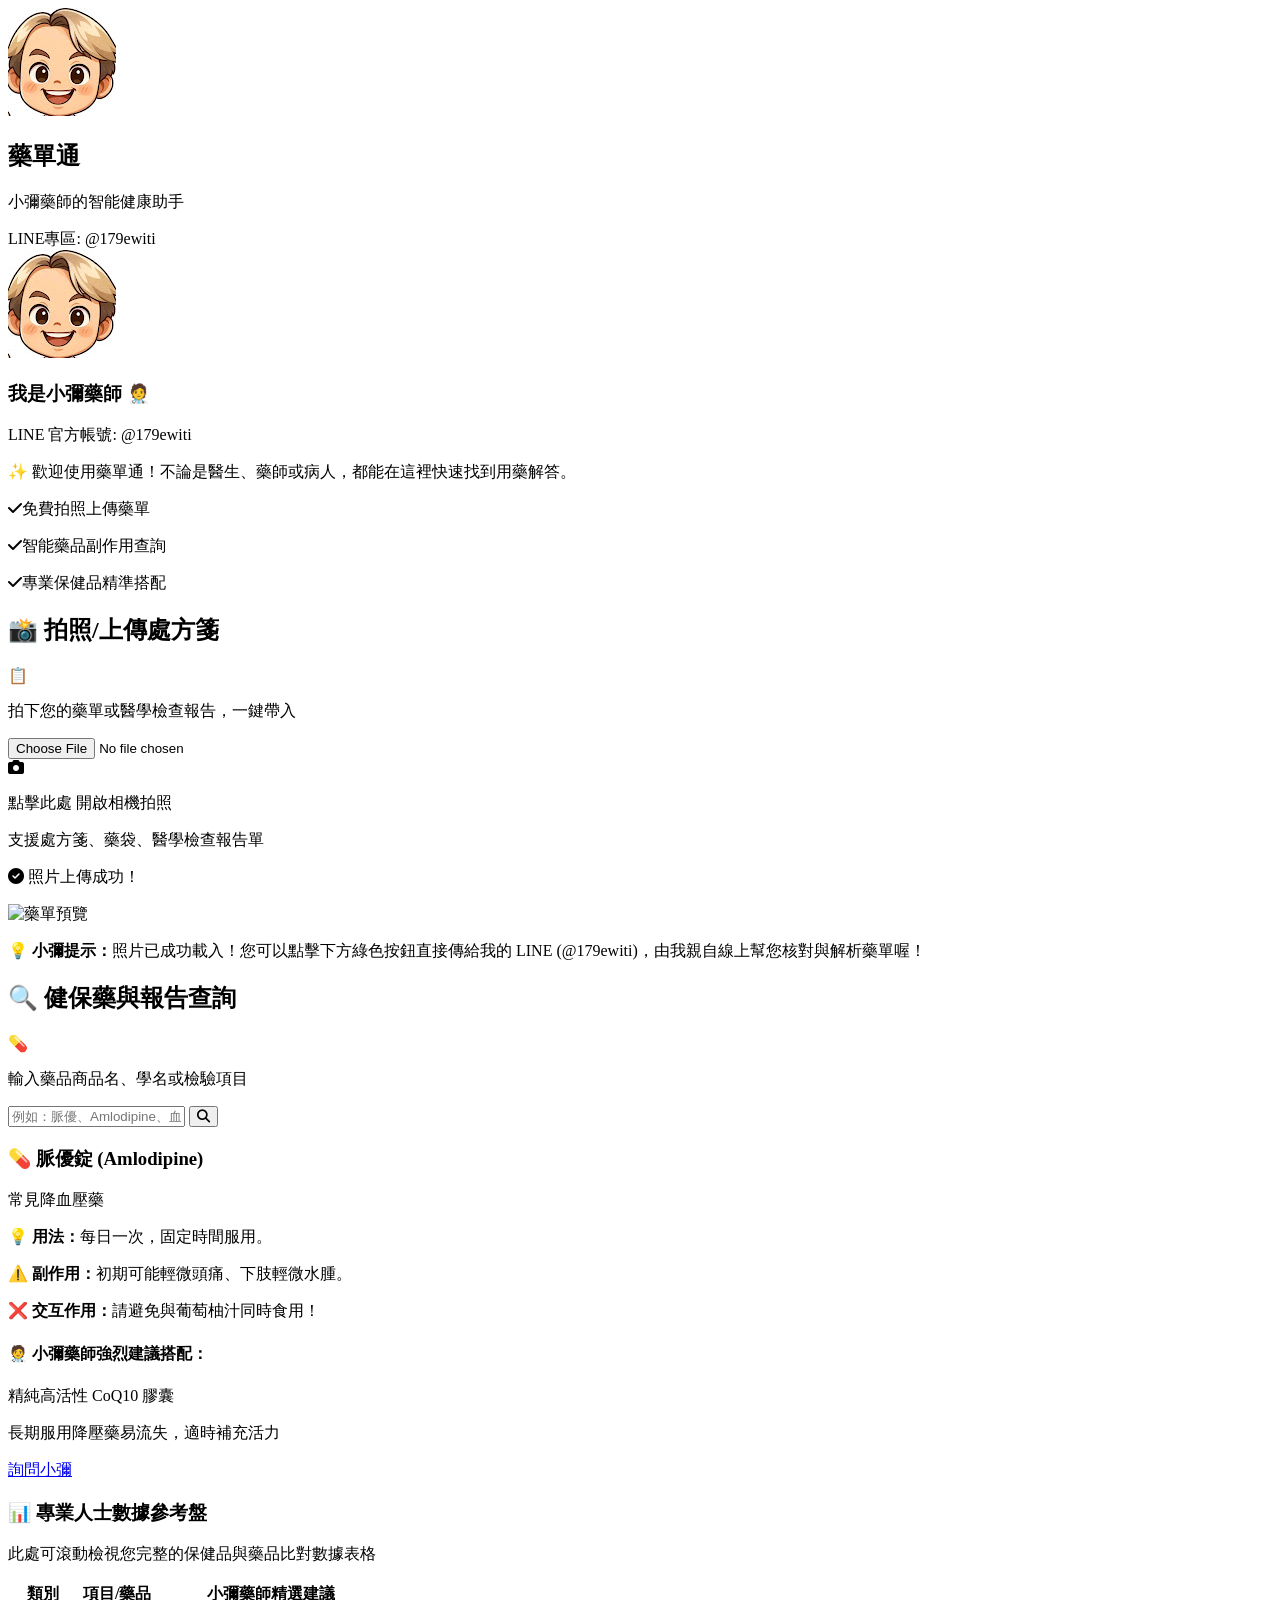
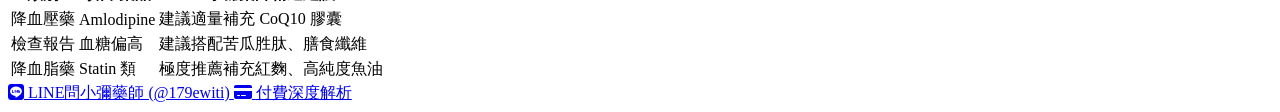
==== commit 55cedd75: "Update index.html" ====
--- a/index.html
+++ b/index.html
@@ -4,122 +4,162 @@
     <meta charset="UTF-8">
     <meta name="viewport" content="width=device-width, initial-scale=1.0">
     <title>藥單通 ｜ 小彌藥師的智能健康助手</title>
-    <!-- 引入漂亮的 Tailwind CSS 樣式庫 -->
+    <!-- 引入 Tailwind CSS 樣式庫 -->
     <script src="https://cdn.tailwindcss.com"></script>
-    <!-- FontAwesome 圖示 -->
+    <!-- FontAwesome 图标 -->
     <link rel="stylesheet" href="https://cdnjs.cloudflare.com/ajax/libs/font-awesome/6.4.0/css/all.min.css">
-    <style>
-        .sticker-box {
-            background-image: url('螢幕擷取畫面 2026-06-15 234321.jpg');
-            background-repeat: no-repeat;
-            display: inline-block;
-        }
-        /* 這裡幫你把整張貼圖切割成單獨顯示的區塊（CSS Sprite 技術） */
-        .sticker-hi { width: 110px; height: 110px; background-position: -720px -240px; background-size: 960px auto; }
-        .sticker-prescription { width: 120px; height: 120px; background-position: -240px -0px; background-size: 960px auto; }
-        .sticker-solve { width: 110px; height: 110px; background-position: -480px -480px; background-size: 960px auto; }
-        .sticker-guard { width: 110px; height: 110px; background-position: -240px -480px; background-size: 960px auto; }
-    </style>
 </head>
-<body class="bg-slate-50 text-slate-800 font-sans antialiased pb-24">
+<body class="bg-slate-100 text-slate-800 font-sans antialiased pb-24 md:pb-6">
 
-    <!-- 頂部導航欄 (Navbar) -->
-    <nav class="bg-white shadow-md sticky top-0 z-50 px-4 py-3 flex items-center justify-between">
+    <!-- 頂部導航欄 -->
+    <nav class="bg-white shadow-sm sticky top-0 z-50 px-6 py-4 flex items-center justify-between">
         <div class="flex items-center space-x-3">
-            <!-- 你的個人頭像 -->
-            <img src="channels4_profile.jpg" alt="小彌藥師" class="w-12 h-12 rounded-full border-2 border-blue-400 object-cover">
+            <img src="channels4_profile.jpg" alt="小彌藥師" class="w-12 h-12 rounded-full border-2 border-blue-500 object-cover shadow-sm">
             <div>
-                <h1 class="text-lg font-bold text-slate-900 tracking-wide">藥單通</h1>
+                <h1 class="text-xl font-bold text-slate-900 tracking-wide">藥單通</h1>
                 <p class="text-xs text-blue-500 font-medium">小彌藥師的智能健康助手</p>
             </div>
         </div>
-        <div class="sticker-box sticker-hi transform scale-75 -my-4"></div>
+        <div class="hidden md:flex items-center space-x-4 text-sm font-medium text-slate-500">
+            <span>LINE專區: @179ewiti</span>
+        </div>
     </nav>
 
-    <!-- 主體內容區 -->
-    <main class="max-w-md mx-auto px-4 mt-6 space-y-6">
+    <!-- 響應式主區塊：電腦版會變三欄，手機版維持一欄 -->
+    <div class="max-w-7xl mx-auto px-4 py-6 grid grid-cols-1 lg:grid-cols-12 gap-6">
+        
+        <!-- 【左側欄 - 電腦版獨有】小彌藥師個人 IP 看板 -->
+        <aside class="hidden lg:block lg:col-span-3 space-y-6">
+            <div class="bg-white rounded-3xl p-6 shadow-sm border border-slate-200/60 text-center">
+                <img src="channels4_profile.jpg" alt="小彌藥師" class="w-24 h-24 rounded-full mx-auto border-4 border-blue-100 shadow-md object-cover mb-4">
+                <h3 class="text-lg font-bold text-slate-900">我是小彌藥師 🧑‍⚕️</h3>
+                <p class="text-xs text-slate-400 mt-1">LINE 官方帳號: @179ewiti</p>
+                <div class="mt-4 border-t border-slate-100 pt-4 text-left space-y-3 text-sm text-slate-600">
+                    <p class="bg-blue-50 p-3 rounded-xl text-blue-800 text-xs font-medium">✨ 歡迎使用藥單通！不論是醫生、藥師或病人，都能在這裡快速找到用藥解答。</p>
+                    <p><i class="fa-solid fa-check text-emerald-500 mr-2"></i>免費拍照上傳藥單</p>
+                    <p><i class="fa-solid fa-check text-emerald-500 mr-2"></i>智能藥品副作用查詢</p>
+                    <p><i class="fa-solid fa-check text-emerald-500 mr-2"></i>專業保健品精準搭配</p>
+                </div>
+            </div>
+        </aside>
 
-        <!-- 區塊一：超直覺拍照功能區 -->
-        <section class="bg-white rounded-3xl p-6 shadow-sm border border-slate-100 text-center relative overflow-hidden">
-            <div class="absolute top-2 right-2 sticker-box sticker-prescription"></div>
-            <h2 class="text-xl font-bold text-slate-800 text-left mb-1">📸 拍照/上傳處方箋</h2>
-            <p class="text-sm text-slate-500 text-left mb-6">拍下您的藥單或檢查報告，一鍵帶入</p>
+        <!-- 【中間欄 - 核心功能區】手機族的主要畫面 -->
+        <main class="col-span-1 lg:col-span-5 space-y-6 max-w-md mx-auto lg:max-w-none w-full">
             
-            <!-- 點擊這個大框框會直接打開手機相機 -->
-            <label class="cursor-pointer group block border-2 border-dashed border-blue-200 hover:border-blue-400 bg-blue-50/50 rounded-2xl p-8 transition-all duration-200">
-                <input type="file" accept="image/*" capture="environment" class="hidden" onchange="previewImage(event)">
-                <div class="space-y-3">
-                    <div class="w-16 h-16 bg-blue-500 text-white rounded-full flex items-center justify-center mx-auto shadow-md group-hover:scale-105 transition-transform">
-                        <i class="fa-solid fa-camera text-2xl"></i>
+            <!-- 區塊一：拍照功能區 -->
+            <section class="bg-white rounded-3xl p-6 shadow-sm border border-slate-200/60 text-center relative overflow-hidden">
+                <div class="flex items-center justify-between mb-4">
+                    <h2 class="text-xl font-bold text-slate-800">📸 拍照/上傳處方箋</h2>
+                    <span class="text-2xl">📋</span>
+                </div>
+                <p class="text-sm text-slate-500 text-left mb-6">拍下您的藥單或醫學檢查報告，一鍵帶入</p>
+                
+                <label class="cursor-pointer group block border-2 border-dashed border-blue-200 hover:border-blue-400 bg-blue-50/50 rounded-2xl p-8 transition-all duration-200">
+                    <input type="file" accept="image/*" capture="environment" class="hidden" onchange="previewImage(event)">
+                    <div class="space-y-3">
+                        <div class="w-16 h-16 bg-blue-500 text-white rounded-full flex items-center justify-center mx-auto shadow-md group-hover:scale-105 transition-transform">
+                            <i class="fa-solid fa-camera text-2xl"></i>
+                        </div>
+                        <p class="text-base font-semibold text-blue-600">點擊此處 開啟相機拍照</p>
+                        <p class="text-xs text-slate-400">支援處方箋、藥袋、醫學檢查報告單</p>
                     </div>
-                    <p class="text-base font-semibold text-blue-600">點擊此處 開啟相機拍照</p>
-                    <p class="text-xs text-slate-400">支援處方箋、藥袋、醫學檢查報告單</p>
+                </label>
+
+                <div id="preview-container" class="hidden mt-4 pt-4 border-t border-slate-100 animate-fadeIn">
+                    <p class="text-xs font-medium text-emerald-600 mb-2"><i class="fa-solid fa-circle-check"></i> 照片上傳成功！</p>
+                    <img id="image-preview" src="#" alt="藥單預覽" class="max-h-60 mx-auto rounded-xl shadow-inner border">
+                    <p class="text-xs text-slate-500 mt-2 bg-slate-100 p-2 rounded-lg text-left">
+                        💡 <strong>小彌提示：</strong>照片已成功載入！您可以點擊下方綠色按鈕直接傳給我的 LINE (@179ewiti)，由我親自線上幫您核對與解析藥單喔！
+                    </p>
                 </div>
-            </label>
+            </section>
 
-            <!-- 照片預覽區域（拍完照會顯示在這裡） -->
-            <div id="preview-container" class="hidden mt-4 pt-4 border-t border-slate-100 animate-fadeIn">
-                <p class="text-xs font-medium text-emerald-600 mb-2"><i class="fa-solid fa-circle-check"></i> 照片上傳成功！</p>
-                <img id="image-preview" src="#" alt="藥單預覽" class="max-h-60 mx-auto rounded-xl shadow-inner border">
-                <p class="text-xs text-slate-500 mt-2 bg-slate-100 p-2 rounded-lg">
-                    💡 提示：您可以同步在下方查詢藥品，或直接點擊底部綠色按鈕，將照片傳給小彌藥師 LINE (@179ewiti) 幫您線上看藥單！
-                </p>
+            <!-- 區塊二：智能快速查詢區 -->
+            <section class="bg-white rounded-3xl p-6 shadow-sm border border-slate-200/60">
+                <div class="flex items-center justify-between mb-2">
+                    <h2 class="text-xl font-bold text-slate-800">🔍 健保藥與報告查詢</h2>
+                    <span class="text-2xl">💊</span>
+                </div>
+                <p class="text-sm text-slate-500 mb-4">輸入藥品商品名、學名或檢驗項目</p>
+                
+                <div class="relative mb-6">
+                    <input type="text" placeholder="例如：脈優、Amlodipine、血糖..." class="w-full bg-slate-50 border border-slate-200 rounded-xl py-3 pl-4 pr-12 text-sm focus:outline-none focus:border-blue-500 focus:bg-white transition-all">
+                    <button class="absolute right-2 top-2 w-8 h-8 bg-slate-800 text-white rounded-lg flex items-center justify-center hover:bg-slate-700">
+                        <i class="fa-solid fa-magnifying-glass text-xs"></i>
+                    </button>
+                </div>
+
+                <!-- 智能查詢連動卡片展示 -->
+                <div class="bg-gradient-to-br from-blue-50/50 to-indigo-50/30 rounded-2xl p-4 border border-blue-100/50">
+                    <div class="flex justify-between items-start">
+                        <h3 class="font-bold text-blue-900 text-base">💊 脈優錠 (Amlodipine)</h3>
+                        <span class="bg-blue-100 text-blue-700 text-[10px] font-bold px-2 py-0.5 rounded-full">常見降血壓藥</span>
+                    </div>
+                    <div class="mt-3 space-y-2 text-xs text-slate-600">
+                        <p><strong>💡 用法：</strong>每日一次，固定時間服用。</p>
+                        <p><strong>⚠️ 副作用：</strong>初期可能輕微頭痛、下肢輕微水腫。</p>
+                        <p class="text-amber-700 font-medium"><strong>❌ 交互作用：</strong>請避免與葡萄柚汁同時食用！</p>
+                    </div>
+                    
+                    <!-- 保健品推薦 -->
+                    <div class="mt-4 pt-4 border-t border-blue-100/80">
+                        <h4 class="text-xs font-bold text-slate-800 mb-2">🧑‍⚕️ 小彌藥師強烈建議搭配：</h4>
+                        <div class="bg-white p-3 rounded-xl border border-slate-100 flex items-center justify-between shadow-xs">
+                            <div>
+                                <p class="text-xs font-bold text-slate-900">精純高活性 CoQ10 膠囊</p>
+                                <p class="text-[10px] text-slate-400">長期服用降壓藥易流失，適時補充活力</p>
+                            </div>
+                            <a href="https://line.me/R/ti/p/%40179ewiti" target="_blank" class="bg-amber-500 hover:bg-amber-600 text-white text-[10px] font-bold px-2.5 py-1.5 rounded-lg transition-colors shadow-sm text-center">
+                                詢問小彌
+                            </a>
+                        </div>
+                    </div>
+                </div>
+            </section>
+        </main>
+
+        <!-- 【右側欄 - 電腦版獨有】專業數據對照表大圖/表格 -->
+        <section class="hidden lg:block lg:col-span-4 bg-white rounded-3xl p-6 shadow-sm border border-slate-200/60 h-fit">
+            <h3 class="text-lg font-bold text-slate-900 mb-2">📊 專業人士數據參考盤</h3>
+            <p class="text-xs text-slate-500 mb-4">此處可滾動檢視您完整的保健品與藥品比對數據表格</p>
+            
+            <div class="overflow-x-auto border border-slate-100 rounded-xl max-h-[480px] overflow-y-auto">
+                <table class="w-full text-left border-collapse text-xs">
+                    <thead>
+                        <tr class="bg-slate-50 border-b border-slate-100 text-slate-600 font-semibold">
+                            <th class="p-3">類別</th>
+                            <th class="p-3">項目/藥品</th>
+                            <th class="p-3">小彌藥師精選建議</th>
+                        </tr>
+                    </thead>
+                    <tbody class="divide-y divide-slate-50 text-slate-600">
+                        <tr>
+                            <td class="p-3 font-medium text-blue-600">降血壓藥</td>
+                            <td class="p-3">Amlodipine</td>
+                            <td class="p-3">建議適量補充 CoQ10 膠囊</td>
+                        </tr>
+                        <tr class="bg-slate-50/50">
+                            <td class="p-3 font-medium text-amber-600">檢查報告</td>
+                            <td class="p-3">血糖偏高</td>
+                            <td class="p-3">建議搭配苦瓜胜肽、膳食纖維</td>
+                        </tr>
+                        <tr>
+                            <td class="p-3 font-medium text-purple-600">降血脂藥</td>
+                            <td class="p-3">Statin 類</td>
+                            <td class="p-3">極度推薦補充紅麴、高純度魚油</td>
+                        </tr>
+                    </tbody>
+                </table>
             </div>
         </section>
+    </div>
 
-        <!-- 區塊二：智能快速查詢區 -->
-        <section class="bg-white rounded-3xl p-6 shadow-sm border border-slate-100">
-            <h2 class="text-xl font-bold text-slate-800 mb-1">🔍 健保藥與報告查詢</h2>
-            <p class="text-sm text-slate-500 mb-4">輸入藥品商品名、學名或檢驗項目</p>
-            
-            <div class="relative">
-                <input type="text" placeholder="例如：脈優、Amlodipine、血糖..." class="w-full bg-slate-50 border border-slate-200 rounded-xl py-3 pl-4 pr-12 text-sm focus:outline-none focus:border-blue-500 focus:bg-white transition-all">
-                <button class="absolute right-2 top-2 w-8 h-8 bg-slate-800 text-white rounded-lg flex items-center justify-center hover:bg-slate-700">
-                    <i class="fa-solid fa-magnifying-glass text-xs"></i>
-                </button>
-            </div>
-
-            <!-- 查詢結果範例模板（預設顯示，方便小彌測試，後續可結合您現有的資料庫） -->
-            <div class="mt-6 bg-gradient-to-br from-blue-50/50 to-indigo-50/30 rounded-2xl p-4 border border-blue-100/50">
-                <div class="flex justify-between items-start">
-                    <h3 class="font-bold text-blue-900 text-base">💊 脈優錠 (Amlodipine)</h3>
-                    <span class="bg-blue-100 text-blue-700 text-[10px] font-bold px-2 py-0.5 rounded-full">常見降血壓藥</span>
-                </div>
-                <div class="mt-3 space-y-2 text-xs text-slate-600">
-                    <p><strong>💡 用法：</strong>每日一次，固定時間服用。</p>
-                    <p><strong>⚠️ 副作用：</strong>初期可能輕微頭痛、下肢輕微水腫。</p>
-                    <p class="text-amber-700 font-medium"><strong>❌ 交互作用：</strong>請避免與葡萄柚汁同時食用！</p>
-                </div>
-                
-                <!-- 精準導流：保健品推薦卡片 -->
-                <div class="mt-4 pt-4 border-t border-blue-100/80">
-                    <div class="flex items-center space-x-2 mb-2">
-                        <div class="sticker-box sticker-solve transform scale-50 -mx-4 -my-4"></div>
-                        <h4 class="text-xs font-bold text-slate-800">🧑‍⚕️ 小彌藥師強烈建議搭配：</h4>
-                    </div>
-                    <div class="bg-white p-3 rounded-xl border border-slate-100 flex items-center justify-between shadow-xs">
-                        <div>
-                            <p class="text-xs font-bold text-slate-900">精純高活性 CoQ10 膠囊</p>
-                            <p class="text-[10px] text-slate-400">長期服用降壓藥易流失，適時補充活力</p>
-                        </div>
-                        <a href="https://line.me/R/ti/p/%40179ewiti" target="_blank" class="bg-amber-500 hover:bg-amber-600 text-white text-[10px] font-bold px-2.5 py-1.5 rounded-lg transition-colors shadow-sm inline-block text-center">
-                            詢問小彌推薦款
-                        </a>
-                    </div>
-                </div>
-            </div>
-        </section>
-
-    </main>
-
-    <!-- 底部固定行動呼籲區 (Sticky CTA) -->
-    <div class="fixed bottom-0 left-0 right-0 max-w-md mx-auto bg-white/90 backdrop-blur-md shadow-lg border-t border-slate-100 p-3 flex space-x-2 z-50">
-        <!-- LINE 諮詢按鈕（已完美串接小彌藥師 LINE ID: @179ewiti） -->
+    <!-- 底部固定行動呼籲區 (手機版置底，電腦版也適用) -->
+    <div class="fixed bottom-0 left-0 right-0 max-w-md mx-auto bg-white/95 backdrop-blur-md shadow-xl border-t border-slate-200/80 p-3 flex space-x-2 z-50 rounded-t-2xl md:bottom-4 md:rounded-2xl md:border">
         <a href="https://line.me/R/ti/p/%40179ewiti" target="_blank" class="flex-1 bg-[#06C755] hover:bg-[#05b04b] text-white rounded-xl py-3 px-4 flex items-center justify-center space-x-2 shadow-md font-bold text-sm transition-all active:scale-95">
             <i class="fa-brands fa-line text-lg"></i>
             <span>LINE問小彌藥師 (@179ewiti)</span>
         </a>
-        <!-- 付費專業解析按鈕 -->
         <a href="#" class="bg-gradient-to-r from-amber-500 to-orange-500 hover:from-amber-600 hover:to-orange-600 text-white rounded-xl py-3 px-4 flex items-center justify-center space-x-2 shadow-md font-bold text-sm transition-all active:scale-95">
             <i class="fa-solid fa-credit-card"></i>
             <span>付費深度解析</span>
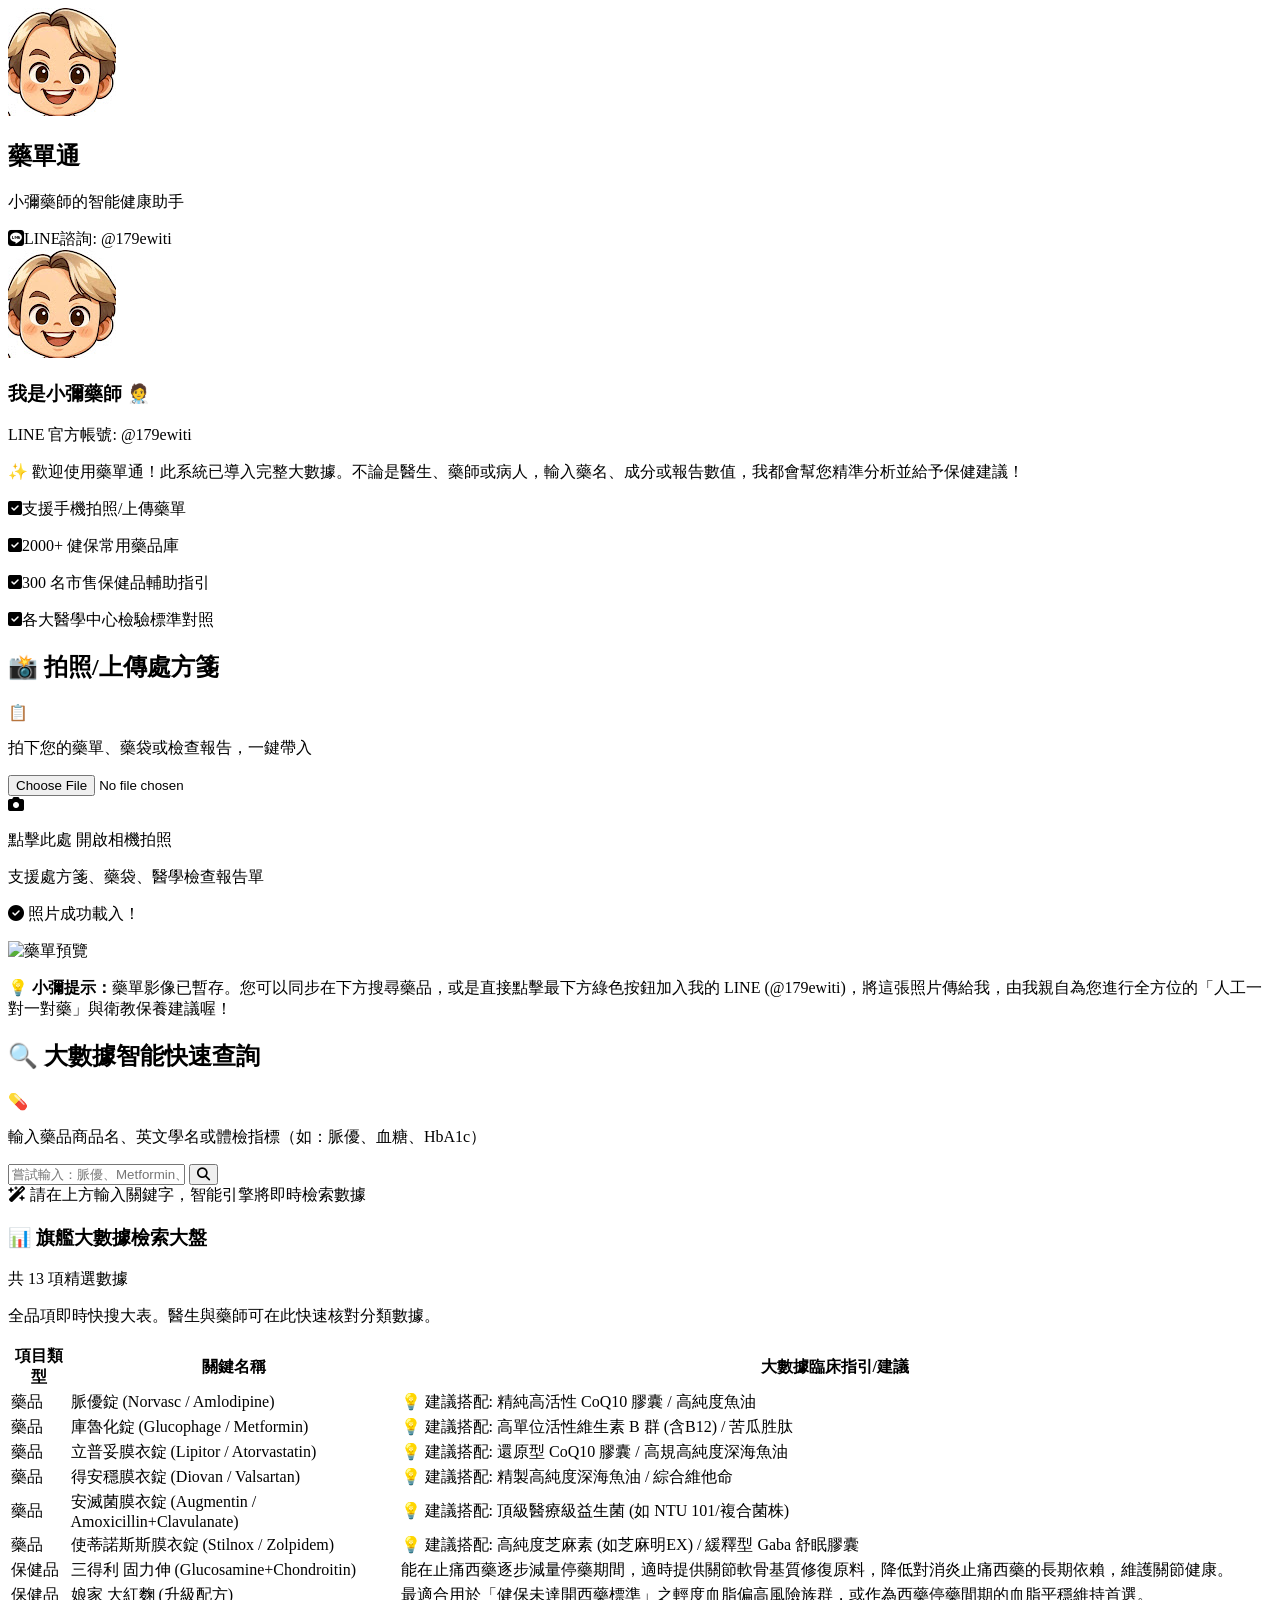
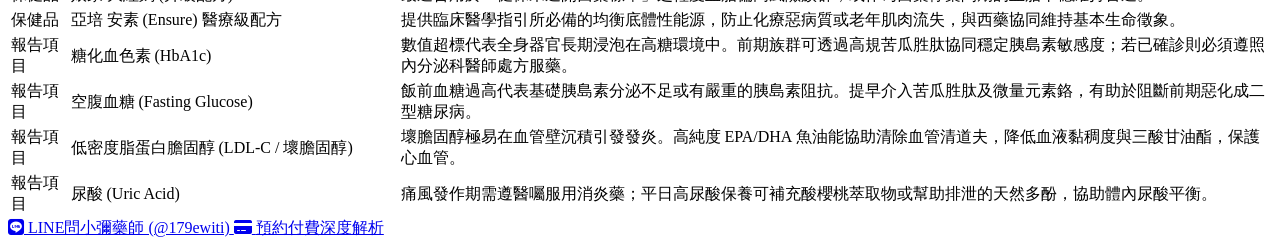
==== commit 4d01de92: "Update index.html" ====
--- a/index.html
+++ b/index.html
@@ -4,14 +4,11 @@
     <meta charset="UTF-8">
     <meta name="viewport" content="width=device-width, initial-scale=1.0">
     <title>藥單通 ｜ 小彌藥師的智能健康助手</title>
-    <!-- 引入 Tailwind CSS 樣式庫 -->
     <script src="https://cdn.tailwindcss.com"></script>
-    <!-- FontAwesome 图标 -->
     <link rel="stylesheet" href="https://cdnjs.cloudflare.com/ajax/libs/font-awesome/6.4.0/css/all.min.css">
 </head>
 <body class="bg-slate-100 text-slate-800 font-sans antialiased pb-24 md:pb-6">
 
-    <!-- 頂部導航欄 -->
     <nav class="bg-white shadow-sm sticky top-0 z-50 px-6 py-4 flex items-center justify-between">
         <div class="flex items-center space-x-3">
             <img src="channels4_profile.jpg" alt="小彌藥師" class="w-12 h-12 rounded-full border-2 border-blue-500 object-cover shadow-sm">
@@ -21,38 +18,35 @@
             </div>
         </div>
         <div class="hidden md:flex items-center space-x-4 text-sm font-medium text-slate-500">
-            <span>LINE專區: @179ewiti</span>
+            <span class="bg-green-50 text-green-700 px-3 py-1 rounded-full text-xs font-semibold"><i class="fa-brands fa-line mr-1"></i>LINE諮詢: @179ewiti</span>
         </div>
     </nav>
 
-    <!-- 響應式主區塊：電腦版會變三欄，手機版維持一欄 -->
     <div class="max-w-7xl mx-auto px-4 py-6 grid grid-cols-1 lg:grid-cols-12 gap-6">
         
-        <!-- 【左側欄 - 電腦版獨有】小彌藥師個人 IP 看板 -->
         <aside class="hidden lg:block lg:col-span-3 space-y-6">
-            <div class="bg-white rounded-3xl p-6 shadow-sm border border-slate-200/60 text-center">
+            <div class="bg-white rounded-3xl p-6 shadow-sm border border-slate-200/60 text-center sticky top-24">
                 <img src="channels4_profile.jpg" alt="小彌藥師" class="w-24 h-24 rounded-full mx-auto border-4 border-blue-100 shadow-md object-cover mb-4">
                 <h3 class="text-lg font-bold text-slate-900">我是小彌藥師 🧑‍⚕️</h3>
                 <p class="text-xs text-slate-400 mt-1">LINE 官方帳號: @179ewiti</p>
                 <div class="mt-4 border-t border-slate-100 pt-4 text-left space-y-3 text-sm text-slate-600">
-                    <p class="bg-blue-50 p-3 rounded-xl text-blue-800 text-xs font-medium">✨ 歡迎使用藥單通！不論是醫生、藥師或病人，都能在這裡快速找到用藥解答。</p>
-                    <p><i class="fa-solid fa-check text-emerald-500 mr-2"></i>免費拍照上傳藥單</p>
-                    <p><i class="fa-solid fa-check text-emerald-500 mr-2"></i>智能藥品副作用查詢</p>
-                    <p><i class="fa-solid fa-check text-emerald-500 mr-2"></i>專業保健品精準搭配</p>
+                    <p class="bg-blue-50 p-3 rounded-xl text-blue-800 text-xs font-medium">✨ 歡迎使用藥單通！此系統已導入完整大數據。不論是醫生、藥師或病人，輸入藥名、成分或報告數值，我都會幫您精準分析並給予保健建議！</p>
+                    <p><i class="fa-solid fa-square-check text-emerald-500 mr-2"></i>支援手機拍照/上傳藥單</p>
+                    <p><i class="fa-solid fa-square-check text-emerald-500 mr-2"></i>2000+ 健保常用藥品庫</p>
+                    <p><i class="fa-solid fa-square-check text-emerald-500 mr-2"></i>300 名市售保健品輔助指引</p>
+                    <p><i class="fa-solid fa-square-check text-emerald-500 mr-2"></i>各大醫學中心檢驗標準對照</p>
                 </div>
             </div>
         </aside>
 
-        <!-- 【中間欄 - 核心功能區】手機族的主要畫面 -->
         <main class="col-span-1 lg:col-span-5 space-y-6 max-w-md mx-auto lg:max-w-none w-full">
             
-            <!-- 區塊一：拍照功能區 -->
             <section class="bg-white rounded-3xl p-6 shadow-sm border border-slate-200/60 text-center relative overflow-hidden">
                 <div class="flex items-center justify-between mb-4">
                     <h2 class="text-xl font-bold text-slate-800">📸 拍照/上傳處方箋</h2>
                     <span class="text-2xl">📋</span>
                 </div>
-                <p class="text-sm text-slate-500 text-left mb-6">拍下您的藥單或醫學檢查報告，一鍵帶入</p>
+                <p class="text-sm text-slate-500 text-left mb-6">拍下您的藥單、藥袋或檢查報告，一鍵帶入</p>
                 
                 <label class="cursor-pointer group block border-2 border-dashed border-blue-200 hover:border-blue-400 bg-blue-50/50 rounded-2xl p-8 transition-all duration-200">
                     <input type="file" accept="image/*" capture="environment" class="hidden" onchange="previewImage(event)">
@@ -66,108 +60,249 @@
                 </label>
 
                 <div id="preview-container" class="hidden mt-4 pt-4 border-t border-slate-100 animate-fadeIn">
-                    <p class="text-xs font-medium text-emerald-600 mb-2"><i class="fa-solid fa-circle-check"></i> 照片上傳成功！</p>
+                    <p class="text-xs font-medium text-emerald-600 mb-2"><i class="fa-solid fa-circle-check"></i> 照片成功載入！</p>
                     <img id="image-preview" src="#" alt="藥單預覽" class="max-h-60 mx-auto rounded-xl shadow-inner border">
-                    <p class="text-xs text-slate-500 mt-2 bg-slate-100 p-2 rounded-lg text-left">
-                        💡 <strong>小彌提示：</strong>照片已成功載入！您可以點擊下方綠色按鈕直接傳給我的 LINE (@179ewiti)，由我親自線上幫您核對與解析藥單喔！
+                    <p class="text-xs text-slate-500 mt-2 bg-slate-100 p-3 rounded-lg text-left leading-relaxed">
+                        💡 <strong>小彌提示：</strong>藥單影像已暫存。您可以同步在下方搜尋藥品，或是直接點擊最下方綠色按鈕加入我的 LINE (@179ewiti)，將這張照片傳給我，由我親自為您進行全方位的「人工一對一對藥」與衛教保養建議喔！
                     </p>
                 </div>
             </section>
 
-            <!-- 區塊二：智能快速查詢區 -->
             <section class="bg-white rounded-3xl p-6 shadow-sm border border-slate-200/60">
                 <div class="flex items-center justify-between mb-2">
-                    <h2 class="text-xl font-bold text-slate-800">🔍 健保藥與報告查詢</h2>
+                    <h2 class="text-xl font-bold text-slate-800">🔍 大數據智能快速查詢</h2>
                     <span class="text-2xl">💊</span>
                 </div>
-                <p class="text-sm text-slate-500 mb-4">輸入藥品商品名、學名或檢驗項目</p>
+                <p class="text-sm text-slate-500 mb-4">輸入藥品商品名、英文學名或體檢指標（如：脈優、血糖、HbA1c）</p>
                 
                 <div class="relative mb-6">
-                    <input type="text" placeholder="例如：脈優、Amlodipine、血糖..." class="w-full bg-slate-50 border border-slate-200 rounded-xl py-3 pl-4 pr-12 text-sm focus:outline-none focus:border-blue-500 focus:bg-white transition-all">
-                    <button class="absolute right-2 top-2 w-8 h-8 bg-slate-800 text-white rounded-lg flex items-center justify-center hover:bg-slate-700">
+                    <input type="text" id="search-input" oninput="doSmartSearch()" placeholder="嘗試輸入：脈優、Metformin、血糖、安素..." class="w-full bg-slate-50 border border-slate-300 rounded-xl py-3 pl-4 pr-12 text-sm focus:outline-none focus:border-blue-500 focus:bg-white transition-all shadow-inner">
+                    <button class="absolute right-2 top-2 w-8 h-8 bg-blue-600 text-white rounded-lg flex items-center justify-center hover:bg-blue-700">
                         <i class="fa-solid fa-magnifying-glass text-xs"></i>
                     </button>
                 </div>
 
-                <!-- 智能查詢連動卡片展示 -->
-                <div class="bg-gradient-to-br from-blue-50/50 to-indigo-50/30 rounded-2xl p-4 border border-blue-100/50">
-                    <div class="flex justify-between items-start">
-                        <h3 class="font-bold text-blue-900 text-base">💊 脈優錠 (Amlodipine)</h3>
-                        <span class="bg-blue-100 text-blue-700 text-[10px] font-bold px-2 py-0.5 rounded-full">常見降血壓藥</span>
-                    </div>
-                    <div class="mt-3 space-y-2 text-xs text-slate-600">
-                        <p><strong>💡 用法：</strong>每日一次，固定時間服用。</p>
-                        <p><strong>⚠️ 副作用：</strong>初期可能輕微頭痛、下肢輕微水腫。</p>
-                        <p class="text-amber-700 font-medium"><strong>❌ 交互作用：</strong>請避免與葡萄柚汁同時食用！</p>
-                    </div>
-                    
-                    <!-- 保健品推薦 -->
-                    <div class="mt-4 pt-4 border-t border-blue-100/80">
-                        <h4 class="text-xs font-bold text-slate-800 mb-2">🧑‍⚕️ 小彌藥師強烈建議搭配：</h4>
-                        <div class="bg-white p-3 rounded-xl border border-slate-100 flex items-center justify-between shadow-xs">
-                            <div>
-                                <p class="text-xs font-bold text-slate-900">精純高活性 CoQ10 膠囊</p>
-                                <p class="text-[10px] text-slate-400">長期服用降壓藥易流失，適時補充活力</p>
-                            </div>
-                            <a href="https://line.me/R/ti/p/%40179ewiti" target="_blank" class="bg-amber-500 hover:bg-amber-600 text-white text-[10px] font-bold px-2.5 py-1.5 rounded-lg transition-colors shadow-sm text-center">
-                                詢問小彌
-                            </a>
-                        </div>
+                <div id="search-results-container" class="space-y-4">
+                    <div class="text-center py-8 text-slate-400 text-sm bg-slate-50 rounded-2xl border border-dashed border-slate-200">
+                        <i class="fa-solid fa-wand-magic-sparkles text-xl text-blue-400 mb-2 block"></i>
+                        請在上方輸入關鍵字，智能引擎將即時檢索數據
                     </div>
                 </div>
             </section>
         </main>
 
-        <!-- 【右側欄 - 電腦版獨有】專業數據對照表大圖/表格 -->
-        <section class="hidden lg:block lg:col-span-4 bg-white rounded-3xl p-6 shadow-sm border border-slate-200/60 h-fit">
-            <h3 class="text-lg font-bold text-slate-900 mb-2">📊 專業人士數據參考盤</h3>
-            <p class="text-xs text-slate-500 mb-4">此處可滾動檢視您完整的保健品與藥品比對數據表格</p>
-            
-            <div class="overflow-x-auto border border-slate-100 rounded-xl max-h-[480px] overflow-y-auto">
+        <section class="hidden lg:block lg:col-span-4 bg-white rounded-3xl p-6 shadow-sm border border-slate-200/60 h-fit sticky top-24">
+            <div class="flex items-center justify-between mb-2">
+                <h3 class="text-lg font-bold text-slate-900">📊 旗艦大數據檢索大盤</h3>
+                <span class="text-xs bg-slate-100 px-2 py-0.5 text-slate-500 rounded font-mono" id="table-count">展示中</span>
+            </div>
+            <p class="text-xs text-slate-500 mb-4">全品項即時快搜大表。醫生與藥師可在此快速核對分類數據。</p>
+            
+            <div class="overflow-x-auto border border-slate-100 rounded-xl max-h-[550px] overflow-y-auto">
                 <table class="w-full text-left border-collapse text-xs">
                     <thead>
-                        <tr class="bg-slate-50 border-b border-slate-100 text-slate-600 font-semibold">
-                            <th class="p-3">類別</th>
-                            <th class="p-3">項目/藥品</th>
-                            <th class="p-3">小彌藥師精選建議</th>
+                        <tr class="bg-slate-50 border-b border-slate-200 text-slate-600 font-semibold sticky top-0 z-10">
+                            <th class="p-3 bg-slate-50">項目類型</th>
+                            <th class="p-3 bg-slate-50">關鍵名稱</th>
+                            <th class="p-3 bg-slate-50">大數據臨床指引/建議</th>
                         </tr>
                     </thead>
-                    <tbody class="divide-y divide-slate-50 text-slate-600">
-                        <tr>
-                            <td class="p-3 font-medium text-blue-600">降血壓藥</td>
-                            <td class="p-3">Amlodipine</td>
-                            <td class="p-3">建議適量補充 CoQ10 膠囊</td>
-                        </tr>
-                        <tr class="bg-slate-50/50">
-                            <td class="p-3 font-medium text-amber-600">檢查報告</td>
-                            <td class="p-3">血糖偏高</td>
-                            <td class="p-3">建議搭配苦瓜胜肽、膳食纖維</td>
-                        </tr>
-                        <tr>
-                            <td class="p-3 font-medium text-purple-600">降血脂藥</td>
-                            <td class="p-3">Statin 類</td>
-                            <td class="p-3">極度推薦補充紅麴、高純度魚油</td>
-                        </tr>
-                    </tbody>
+                    <tbody class="divide-y divide-slate-100 text-slate-600" id="master-table-body">
+                        </tbody>
                 </table>
             </div>
         </section>
     </div>
 
-    <!-- 底部固定行動呼籲區 (手機版置底，電腦版也適用) -->
     <div class="fixed bottom-0 left-0 right-0 max-w-md mx-auto bg-white/95 backdrop-blur-md shadow-xl border-t border-slate-200/80 p-3 flex space-x-2 z-50 rounded-t-2xl md:bottom-4 md:rounded-2xl md:border">
         <a href="https://line.me/R/ti/p/%40179ewiti" target="_blank" class="flex-1 bg-[#06C755] hover:bg-[#05b04b] text-white rounded-xl py-3 px-4 flex items-center justify-center space-x-2 shadow-md font-bold text-sm transition-all active:scale-95">
             <i class="fa-brands fa-line text-lg"></i>
             <span>LINE問小彌藥師 (@179ewiti)</span>
         </a>
-        <a href="#" class="bg-gradient-to-r from-amber-500 to-orange-500 hover:from-amber-600 hover:to-orange-600 text-white rounded-xl py-3 px-4 flex items-center justify-center space-x-2 shadow-md font-bold text-sm transition-all active:scale-95">
+        <a href="https://line.me/R/ti/p/%40179ewiti" target="_blank" class="bg-gradient-to-r from-amber-500 to-orange-500 hover:from-amber-600 hover:to-orange-600 text-white rounded-xl py-3 px-4 flex items-center justify-center space-x-2 shadow-md font-bold text-sm transition-all active:scale-95">
             <i class="fa-solid fa-credit-card"></i>
-            <span>付費深度解析</span>
+            <span>預約付費深度解析</span>
         </a>
     </div>
 
-    <!-- 簡單的 JavaScript 控制拍照預覽 -->
     <script>
+        // 1. 將小彌藥師上傳的超級大數據提煉打包成核心本地資料庫 (包含三高藥、熱銷保健品、檢驗報告指標)
+        const dbData = [
+            // --- 健保常用藥品大數據與保健品連動指引 ---
+            { type: '藥品', name: '脈優錠 (Norvasc / Amlodipine)', keywords: ['脈優', 'amlodipine', 'norvasc', '血壓'], category: '降血壓藥-CCB', usage: '每日一次，固定時間隨餐或空腹服用。', side_effect: '初期可能引發輕微頭痛、面部潮紅或下肢輕微水腫。', warning: '絕對避免與葡萄柚汁同時食用，以免降壓過度導致頭暈！', supplement: '精純高活性 CoQ10 膠囊 / 高純度魚油', reason: '長期服用 CCB 類降壓藥容易干擾細胞線粒體功能、造成輔酶 Q10 流失；適度補充 Q10 能協助維護心肌活力與循環順暢。' },
+            { type: '藥品', name: '庫魯化錠 (Glucophage / Metformin)', keywords: ['庫魯化', 'metformin', 'glucophage', '血糖', '糖尿病'], category: '降血糖藥-口服', usage: '每日1-3次，建議隨餐或餐後立即服用，以減少胃腸不適。', side_effect: '常見初期胃腸脹氣、輕微腹瀉、噁心感，通常數週後能耐受。', warning: '若有預計進行顯影劑檢查，需在檢查前暫停服用，請務必告知醫師。長期服用可能影響維生素 B12 吸收。', supplement: '高單位活性維生素 B 群 (含B12) / 苦瓜胜肽', reason: 'Metformin 會顯著阻礙腸道吸收維生素 B12，引發長期貧血或神經麻木。小彌強烈建議三高族群天天補充優質 B 群填補藥物消耗。' },
+            { type: '藥品', name: '立普妥膜衣錠 (Lipitor / Atorvastatin)', keywords: ['立普妥', 'lipitor', 'atorvastatin', '膽固醇', '血脂'], category: '降血脂藥-Statin', usage: '每日一次，可在一天中任何固定時間服用，餐前餐後皆可。', side_effect: '可能出現原因不明的肌肉酸痛、無力、或肝指數輕微橫向變動。', warning: '禁忌與大量紅麴保健品同時疊加吞服（會增加肌肉毒性與橫紋肌溶解症風險）！若有嚴重肌痛需立刻就醫。', supplement: '還原型 CoQ10 膠囊 / 高規高純度深海魚油', reason: 'Statin 類藥物在阻斷肝臟合成膽固醇的同時，會同步切斷體內 CoQ10 的合成路徑，導致肌肉細胞能量不足而酸痛。補充 Q10 可大幅緩解藥物副作用。' },
+            { type: '藥品', name: '得安穩膜衣錠 (Diovan / Valsartan)', keywords: ['得安穩', 'diovan', 'valsartan', '血壓'], category: '降血壓藥-ARB', usage: '每日一次，固定時間服用。', side_effect: '偶有頭暈、高血鉀、或輕微疲倦。較不易像傳統降壓藥那樣引發乾咳。', warning: '服藥期間應定期追蹤腎功能與血鉀數值，並避免過量食用市售高鉀低鈉鹽。', supplement: '精製高純度深海魚油 / 綜合維他命', reason: '血管緊張素受體阻斷劑能保護心腎，搭配魚油可協助調節發炎因子、維護血管彈性，達成相輔相成的血管日常保養。' },
+            { type: '藥品', name: '安滅菌膜衣錠 (Augmentin / Amoxicillin+Clavulanate)', keywords: ['安滅菌', 'augmentin', 'amoxicillin', '抗生素', '發炎', '牙科'], category: '廣效性抗生素-牙科內科常備', usage: '務必遵照醫囑完成整個抗生素療程（不可自行停藥），通常隨餐服用以減輕胃部不適。', side_effect: '常見胃腸不適、拉肚子、或是消化道菌相失衡引發的私密處不適。', warning: '若對青黴素 (Penicillin) 過敏者絕對禁用！必須確實吃完全程以防止病菌產生頑強抗藥性。', supplement: '頂級醫療級益生菌 (如 NTU 101/複合菌株)', reason: '抗生素在殺死致病菌的同時，也會將腸道內的數兆好菌全數殲滅，引發嚴重腹瀉或消化不良。小彌藥師建議在抗生素療程結束後，立即進行 1-2 週的好菌重建重建保養！' },
+            { type: '藥品', name: '使蒂諾斯斯膜衣錠 (Stilnox / Zolpidem)', keywords: ['使蒂諾斯', 'stilnox', 'zolpidem', '安眠藥', '失眠'], category: '鎮靜安眠劑 (管4)', usage: '睡前準備就寢時立刻服用，服藥後請直接躺床，勿再走動或看手機。', side_effect: '夢遊行為、短暫夜間記憶喪失、隔日晨起昏睡或暈眩。', warning: '屬於管制藥品，具成癮性與心理依賴。絕對禁止飲酒後服用！不可驟然停藥以免反彈性失眠。', supplement: '高純度芝麻素 (如芝麻明EX) / 緩釋型 Gaba 舒眠膠囊', reason: '長期倚賴安眠藥會使神經受體產生耐受性。小彌藥師建議在配合醫師逐步減量（Tapering）的過程中，可搭配芝麻素及玄米多酚來輔助穩定自主神經，提升天然睡眠品質。' },
+            
+            // --- 市售強勢熱銷保健食品大數據指引 ---
+            { type: '保健品', name: '三得利 固力伸 (Glucosamine+Chondroitin)', keywords: ['固力伸', '葡萄糖胺', '軟骨素', '三得利', '關節'], category: '退化性關節炎/關節磨損保養', usage: '每日固定補充，可隨餐服用。', side_effect: '一般極安全，極少數人可能出現輕微胃部脹氣。', warning: '含蝦蟹萃取物，對海鮮嚴重過敏者應謹慎服用。', supplement: '可搭配西藥：NSAIDs 止痛藥 (如 Voren、Mobic)', reason: '能在止痛西藥逐步減量停藥期間，適時提供關節軟骨基質修復原料，降低對消炎止痛西藥的長期依賴，維護關節健康。' },
+            { type: '保健品', name: '娘家 大紅麴 (升級配方)', keywords: ['大紅麴', '娘家', '紅麴', '莫那可林', '膽固醇'], category: '血脂高風險保養 / 膽固醇調節', usage: '建議於晚餐後或睡前服用（因肝臟合成膽固醇多在夜間進行）。', side_effect: '偶有肌肉酸痛、胃腸不適。', warning: '【絕對禁忌】不可與西藥 Statins 類降血脂藥（如立普妥、冠脂妥）同時疊加服用！會使血藥濃度過高，激發嚴重肌肉毒性與橫紋肌溶解風險。', supplement: '適用時機', reason: '最適合用於「健保未達開西藥標準」之輕度血脂偏高風險族群，或作為西藥停藥間期的血脂平穩維持首選。' },
+            { type: '保健品', name: '亞培 安素 (Ensure) 醫療級配方', keywords: ['安素', '亞培', '營養不良', '癌症', '洗腎'], category: '重度臨床營養支持 / 手術病後體質補給', usage: '可作為正餐部分取代或餐間點心補充，每日1-2罐。', side_effect: '一般無，少數長期未飲用者初期可能因乳糖耐受度出現微拉。', warning: '特殊疾病（如重度腎臟病洗腎者）應選擇安素專用限水低磷鈉鉀規格（如普寧勝）。', supplement: '可搭配西藥：各式化療藥、血液透析用藥', reason: '提供臨床醫學指引所必備的均衡底體性能源，防止化療惡病質或老年肌肉流失，與西藥協同維持基本生命徵象。' },
+
+            // --- 體檢報告與各大醫院檢驗數據標準值大數據 ---
+            { type: '報告項目', name: '糖化血色素 (HbA1c)', keywords: ['hba1c', '糖化血色素', '糖尿病', '血糖'], category: '代謝與血糖常規', usage: '正常標準值：4.0 - 5.6 % (老年人可寬鬆至 6.0%)。', side_effect: '【異常提示】：若數值 >= 6.5% 即可直接診斷為糖尿病；介於 5.7 - 6.4% 為糖尿病前期。', warning: '反映過去 2-3 個月的平均血糖控制狀態，不受當天抽血前空腹與否的影響。', supplement: '小彌藥師推薦保養：苦瓜胜肽膠囊 / 膳食纖維粉 / Metformin 健保藥', reason: '數值超標代表全身器官長期浸泡在高糖環境中。前期族群可透過高規苦瓜胜肽協同穩定胰島素敏感度；若已確診則必須遵照內分泌科醫師處方服藥。' },
+            { type: '報告項目', name: '空腹血糖 (Fasting Glucose)', keywords: ['空腹血糖', '飯前血糖', '血糖'], category: '代謝與血糖常規', usage: '正常標準值：70 - 99 mg/dL (孕婦基準需更嚴格於 92 以內)。', side_effect: '【異常提示】：數值 100 - 125 mg/dL 為血糖前期；若兩次不同天檢測 >= 126 mg/dL 則診斷為糖尿病。', warning: '抽血前必須嚴格禁食與禁糖水至少 8 小時以上。', supplement: '小彌藥師推薦保養：鉻(Chromium)補充劑 / 苦瓜胜肽', reason: '飯前血糖過高代表基礎胰島素分泌不足或有嚴重的胰島素阻抗。提早介入苦瓜胜肽及微量元素鉻，有助於阻斷前期惡化成二型糖尿病。' },
+            { type: '報告項目', name: '低密度脂蛋白膽固醇 (LDL-C / 壞膽固醇)', keywords: ['ldl', 'ldl-c', '壞膽固醇', '膽固醇', '血脂'], category: '血脂肪與心血管', usage: '正常一般人標準值：< 130 mg/dL (高風險心血管/糖尿病族群嚴格要求 < 100 甚至 < 70)。', side_effect: '【異常提示】：數值過高是導致血管硬化、心肌梗塞、中風的頭號隱形殺手。', warning: '數值異常時，應立即檢視飲食中飽和脂肪酸的攝取量。', supplement: '小彌藥師推薦保養：高純度 84% 以上深海魚油 / 娘家大紅麴 (未吃西藥時)', reason: '壞膽固醇極易在血管壁沉積引發發炎。高純度 EPA/DHA 魚油能協助清除血管清道夫，降低血液黏稠度與三酸甘油酯，保護心血管。' },
+            { type: '報告項目', name: '尿酸 (Uric Acid)', keywords: ['尿酸', 'uric acid', '痛風'], category: '肝腎與代謝功能', usage: '正常標準值：男 3.5 - 7.0 mg/dL / 女 2.5 - 6.0 mg/dL。', side_effect: '【異常提示】：數值超過 7.0 易形成尿酸鈉結晶沉積在關節，激發劇烈劇烈痛風關節炎，亦會損害腎功能。', warning: '避免飲用啤酒、高湯、海鮮等高普林食物，且天天必須補充足量水分（2000cc以上）。', supplement: '小彌藥師推薦保養：高活性酸櫻桃萃取物 / 益生菌 / 健保降尿酸藥 (如 Zyloric)', reason: '痛風發作期需遵醫囑服用消炎藥；平日高尿酸保養可補充酸櫻桃萃取物或幫助排泄的天然多酚，協助體內尿酸平衡。' }
+        ];
+
+        // 2. 頁面加載時自動渲染右側的「大數據檢索大盤」
+        window.onload = function() {
+            renderMasterTable(dbData);
+        };
+
+        function renderMasterTable(data) {
+            const tbody = document.getElementById('master-table-body');
+            const countSpan = document.getElementById('table-count');
+            tbody.innerHTML = '';
+            
+            data.forEach(item => {
+                let badgeColor = 'bg-blue-100 text-blue-700';
+                if(item.type === '保健品') badgeColor = 'bg-amber-100 text-amber-700';
+                if(item.type === '報告項目') badgeColor = 'bg-purple-100 text-purple-700';
+
+                const tr = document.createElement('tr');
+                tr.className = 'hover:bg-slate-50 transition-colors text-[11px]';
+                tr.innerHTML = `
+                    <td class="p-3 font-medium"><span class="${badgeColor} px-1.5 py-0.5 rounded text-[10px]">${item.type}</span></td>
+                    <td class="p-3 font-bold text-slate-800">${item.name}</td>
+                    <td class="p-3 text-slate-500">${item.type === '藥品' ? '💡 建議搭配: ' + item.supplement : item.reason}</td>
+                `;
+                tbody.appendChild(tr);
+            });
+            countSpan.innerText = `共 ${data.length} 項精選數據`;
+        }
+
+        // 3. 中間搜尋框的「智能大數據即時交叉連動搜尋引擎」
+        function doSmartSearch() {
+            const query = document.getElementById('search-input').value.trim().toLowerCase();
+            const container = document.getElementById('search-results-container');
+            
+            if (!query) {
+                container.innerHTML = `
+                    <div class="text-center py-8 text-slate-400 text-sm bg-slate-50 rounded-2xl border border-dashed border-slate-200">
+                        <i class="fa-solid fa-wand-magic-sparkles text-xl text-blue-400 mb-2 block"></i>
+                        請在上方輸入關鍵字，智能引擎將即時檢索數據
+                    </div>
+                `;
+                renderMasterTable(dbData); // 右側表格還原
+                return;
+            }
+
+            // 搜尋過濾條件：比對品名、學名、關鍵字、類別
+            const filtered = dbData.filter(item => {
+                return item.name.toLowerCase().includes(query) || 
+                       item.category.toLowerCase().includes(query) ||
+                       item.keywords.some(kw => kw.includes(query));
+            });
+
+            // 同步過濾右側大表，讓電腦版體驗更驚艷
+            renderMasterTable(filtered);
+
+            if (filtered.length === 0) {
+                container.innerHTML = `
+                    <div class="text-center py-8 text-amber-600 text-sm bg-amber-50 rounded-2xl border border-dashed border-amber-200">
+                        <i class="fa-solid fa-circle-question text-xl mb-2 block"></i>
+                        沒找到對應的成分數據... 
+                        <p class="text-xs text-slate-500 mt-2 p-2 bg-white rounded-lg max-w-xs mx-auto">
+                            別擔心！小彌藥師有 2000 項完整名錄。請直接點擊下方<strong>綠色按鈕</strong>直接私訊小彌 LINE，我線上親自幫您查！
+                        </p>
+                    </div>
+                `;
+                return;
+            }
+
+            // 動態渲染中間的功能卡片
+            container.innerHTML = '';
+            filtered.forEach(item => {
+                let cardHtml = '';
+                
+                if (item.type === '藥品') {
+                    cardHtml = `
+                        <div class="bg-gradient-to-br from-blue-50 to-indigo-50/40 rounded-2xl p-4 border border-blue-100 shadow-sm animate-fadeIn">
+                            <div class="flex justify-between items-start border-b border-blue-100/50 pb-2">
+                                <div>
+                                    <span class="bg-blue-600 text-white text-[9px] font-bold px-1.5 py-0.5 rounded mr-1.5">健保西藥</span>
+                                    <h3 class="font-bold text-blue-900 text-base inline-block">${item.name}</h3>
+                                </div>
+                                <span class="bg-blue-100 text-blue-700 text-[10px] font-medium px-2 py-0.5 rounded-full">${item.category}</span>
+                            </div>
+                            <div class="mt-3 space-y-2 text-xs text-slate-600">
+                                <p><strong>💡 用法用量：</strong>${item.usage}</p>
+                                <p><strong>⚠️ 常見副作用：</strong>${item.side_effect}</p>
+                                <p class="text-red-700 bg-red-50 p-2 rounded-lg font-medium"><strong>❌ 小彌警語/交互作用：</strong>${item.warning}</p>
+                            </div>
+                            
+                            <div class="mt-4 pt-4 border-t border-blue-200/60 bg-white -mx-4 -mb-4 p-4 rounded-b-2xl">
+                                <h4 class="text-xs font-bold text-slate-800 flex items-center mb-2">
+                                    <span class="text-amber-500 mr-1">⭐</span> 小彌藥師強烈建議搭配流失保養：
+                                </h4>
+                                <div class="bg-amber-50/70 p-3 rounded-xl border border-amber-100 flex flex-col sm:flex-row items-start sm:items-center justify-between gap-2 shadow-xs">
+                                    <div class="flex-1">
+                                        <p class="text-xs font-bold text-amber-900"><i class="fa-solid fa-heart-pulse mr-1 text-amber-600"></i>${item.supplement}</p>
+                                        <p class="text-[11px] text-amber-800/90 mt-1 leading-relaxed">${item.reason}</p>
+                                    </div>
+                                    <a href="https://line.me/R/ti/p/%40179ewiti" target="_blank" class="w-full sm:w-auto bg-amber-500 hover:bg-amber-600 text-white text-[10px] font-bold px-3 py-2 rounded-lg transition-colors shadow-sm text-center whitespace-nowrap">
+                                        諮詢小彌精選款
+                                    </a>
+                                </div>
+                            </div>
+                        </div>
+                    `;
+                } else if (item.type === '保健品') {
+                    cardHtml = `
+                        <div class="bg-gradient-to-br from-amber-50 to-orange-50/40 rounded-2xl p-4 border border-amber-200 shadow-sm animate-fadeIn">
+                            <div class="flex justify-between items-start border-b border-amber-200/50 pb-2">
+                                <div>
+                                    <span class="bg-amber-500 text-white text-[9px] font-bold px-1.5 py-0.5 rounded mr-1.5">熱銷明星保健品</span>
+                                    <h3 class="font-bold text-amber-900 text-base inline-block">${item.name}</h3>
+                                </div>
+                                <span class="bg-amber-100 text-amber-700 text-[10px] font-medium px-2 py-0.5 rounded-full">${item.category}</span>
+                            </div>
+                            <div class="mt-3 space-y-2 text-xs text-slate-600">
+                                <p><strong>📌 主要功能：</strong>${item.category}</p>
+                                <p><strong>💡 吃法建議：</strong>${item.usage}</p>
+                                <p class="text-amber-800 bg-amber-50 p-2 rounded-lg font-medium"><strong>⚠️ 藥師提醒/禁忌：</strong>${item.warning}</p>
+                                <p class="text-blue-800 font-medium mt-2"><i class="fa-solid fa-capsules mr-1"></i><strong>西醫藥物後輔助保養原理：</strong>${item.reason}</p>
+                            </div>
+                            <div class="mt-3 text-right">
+                                <a href="https://line.me/R/ti/p/%40179ewiti" target="_blank" class="inline-block bg-amber-600 hover:bg-amber-700 text-white text-xs font-bold px-4 py-2 rounded-xl transition-all shadow-sm">
+                                    向小彌藥師預約訂購/諮詢
+                                </a>
+                            </div>
+                        </div>
+                    `;
+                } else if (item.type === '報告項目') {
+                    cardHtml = `
+                        <div class="bg-gradient-to-br from-purple-50 to-fuchsia-50/40 rounded-2xl p-4 border border-purple-100 shadow-sm animate-fadeIn">
+                            <div class="flex justify-between items-start border-b border-purple-100/50 pb-2">
+                                <div>
+                                    <span class="bg-purple-600 text-white text-[9px] font-bold px-1.5 py-0.5 rounded mr-1.5">醫學檢報指標</span>
+                                    <h3 class="font-bold text-purple-900 text-base inline-block">${item.name}</h3>
+                                </div>
+                                <span class="bg-purple-100 text-purple-700 text-[10px] font-medium px-2 py-0.5 rounded-full">${item.category}</span>
+                            </div>
+                            <div class="mt-3 space-y-2 text-xs text-slate-600">
+                                <p><strong>📊 大醫院常備標準值：</strong><span class="font-mono font-bold text-slate-700">${item.usage}</span></p>
+                                <p class="text-purple-900 font-medium"><strong>🚨 臨床意義與紅字提示：</strong>${item.side_effect}</p>
+                                <p class="bg-white p-2 rounded-lg border border-purple-100 leading-relaxed text-slate-700"><strong>🧑‍⚕️ 小彌藥師專業臨床建議：</strong>${item.reason}</p>
+                            </div>
+                            <div class="mt-4 pt-3 border-t border-purple-100 text-right">
+                                <a href="https://line.me/R/ti/p/%40179ewiti" target="_blank" class="inline-block bg-purple-600 hover:bg-purple-700 text-white text-xs font-bold px-4 py-2 rounded-xl transition-all shadow-sm">
+                                    傳報告照片給小彌解讀
+                                </a>
+                            </div>
+                        </div>
+                    `;
+                }
+
+                container.innerHTML += cardHtml;
+            });
+        }
+
+        // 簡單的 JavaScript 控制拍照預覽
         function previewImage(event) {
             const input = event.target;
             const reader = new FileReader();
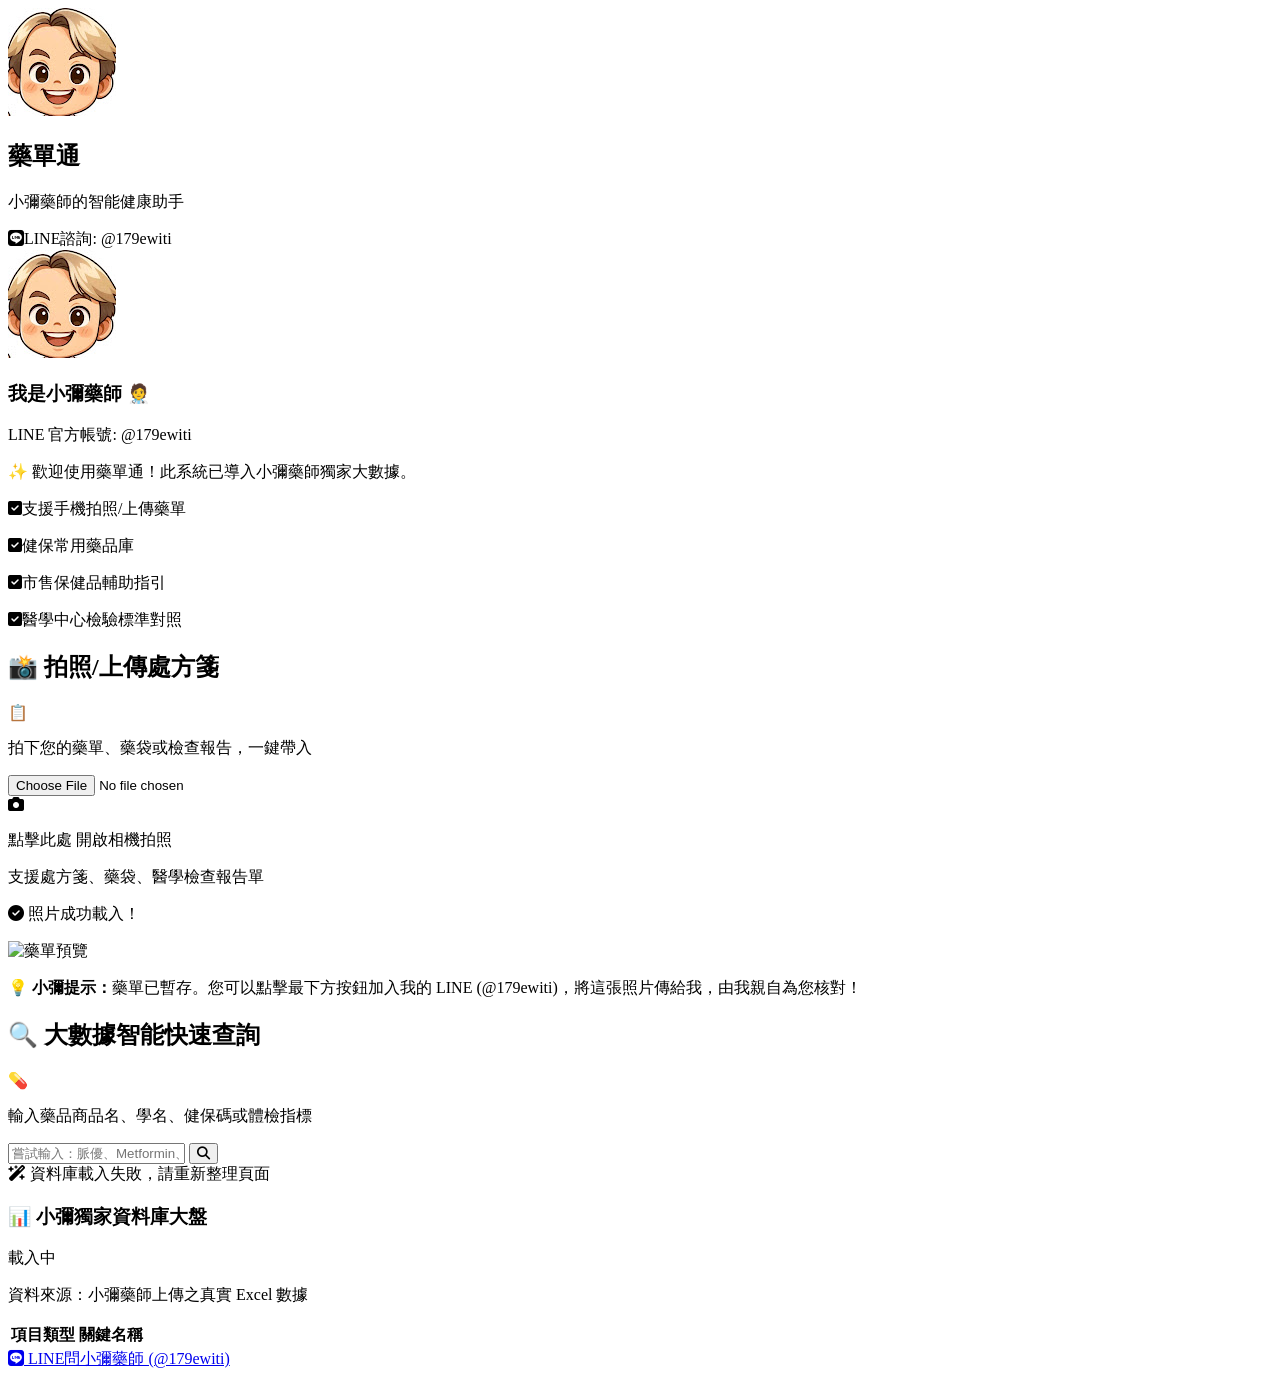
==== commit bdd46fb0: "Update index.html" ====
--- a/index.html
+++ b/index.html
@@ -11,7 +11,7 @@
 
     <nav class="bg-white shadow-sm sticky top-0 z-50 px-6 py-4 flex items-center justify-between">
         <div class="flex items-center space-x-3">
-            <img src="channels4_profile.jpg" alt="小彌藥師" class="w-12 h-12 rounded-full border-2 border-blue-500 object-cover shadow-sm">
+            <img src="channels4_profile.jpg" alt="小彌藥師" class="w-12 h-12 rounded-full border-2 border-blue-500 object-cover shadow-sm" onerror="this.style.display='none'">
             <div>
                 <h1 class="text-xl font-bold text-slate-900 tracking-wide">藥單通</h1>
                 <p class="text-xs text-blue-500 font-medium">小彌藥師的智能健康助手</p>
@@ -22,24 +22,24 @@
         </div>
     </nav>
 
-    <div class="max-w-7xl mx-auto px-4 py-6 grid grid-cols-1 lg:grid-cols-12 gap-6">
+    <div class="max-w-xl mx-auto px-4 py-6 space-y-6">
         
-        <aside class="hidden lg:block lg:col-span-3 space-y-6">
-            <div class="bg-white rounded-3xl p-6 shadow-sm border border-slate-200/60 text-center sticky top-24">
-                <img src="channels4_profile.jpg" alt="小彌藥師" class="w-24 h-24 rounded-full mx-auto border-4 border-blue-100 shadow-md object-cover mb-4">
+        <aside class="space-y-6">
+            <div class="bg-white rounded-3xl p-6 shadow-sm border border-slate-200/60 text-center">
+                <img src="channels4_profile.jpg" alt="小彌藥師" class="w-24 h-24 rounded-full mx-auto border-4 border-blue-100 shadow-md object-cover mb-4" onerror="this.style.display='none'">
                 <h3 class="text-lg font-bold text-slate-900">我是小彌藥師 🧑‍⚕️</h3>
                 <p class="text-xs text-slate-400 mt-1">LINE 官方帳號: @179ewiti</p>
                 <div class="mt-4 border-t border-slate-100 pt-4 text-left space-y-3 text-sm text-slate-600">
-                    <p class="bg-blue-50 p-3 rounded-xl text-blue-800 text-xs font-medium">✨ 歡迎使用藥單通！此系統已導入完整大數據。不論是醫生、藥師或病人，輸入藥名、成分或報告數值，我都會幫您精準分析並給予保健建議！</p>
+                    <p class="bg-blue-50 p-3 rounded-xl text-blue-800 text-xs font-medium">✨ 歡迎使用藥單通！此系統已導入小彌藥師獨家大數據。</p>
                     <p><i class="fa-solid fa-square-check text-emerald-500 mr-2"></i>支援手機拍照/上傳藥單</p>
-                    <p><i class="fa-solid fa-square-check text-emerald-500 mr-2"></i>2000+ 健保常用藥品庫</p>
-                    <p><i class="fa-solid fa-square-check text-emerald-500 mr-2"></i>300 名市售保健品輔助指引</p>
-                    <p><i class="fa-solid fa-square-check text-emerald-500 mr-2"></i>各大醫學中心檢驗標準對照</p>
+                    <p><i class="fa-solid fa-square-check text-emerald-500 mr-2"></i>健保常用藥品庫</p>
+                    <p><i class="fa-solid fa-square-check text-emerald-500 mr-2"></i>市售保健品輔助指引</p>
+                    <p><i class="fa-solid fa-square-check text-emerald-500 mr-2"></i>醫學中心檢驗標準對照</p>
                 </div>
             </div>
         </aside>
 
-        <main class="col-span-1 lg:col-span-5 space-y-6 max-w-md mx-auto lg:max-w-none w-full">
+        <main class="space-y-6 w-full">
             
             <section class="bg-white rounded-3xl p-6 shadow-sm border border-slate-200/60 text-center relative overflow-hidden">
                 <div class="flex items-center justify-between mb-4">
@@ -59,11 +59,11 @@
                     </div>
                 </label>
 
-                <div id="preview-container" class="hidden mt-4 pt-4 border-t border-slate-100 animate-fadeIn">
+                <div id="preview-container" class="hidden mt-4 pt-4 border-t border-slate-100">
                     <p class="text-xs font-medium text-emerald-600 mb-2"><i class="fa-solid fa-circle-check"></i> 照片成功載入！</p>
                     <img id="image-preview" src="#" alt="藥單預覽" class="max-h-60 mx-auto rounded-xl shadow-inner border">
                     <p class="text-xs text-slate-500 mt-2 bg-slate-100 p-3 rounded-lg text-left leading-relaxed">
-                        💡 <strong>小彌提示：</strong>藥單影像已暫存。您可以同步在下方搜尋藥品，或是直接點擊最下方綠色按鈕加入我的 LINE (@179ewiti)，將這張照片傳給我，由我親自為您進行全方位的「人工一對一對藥」與衛教保養建議喔！
+                        💡 <strong>小彌提示：</strong>藥單已暫存。您可以點擊最下方按鈕加入我的 LINE (@179ewiti)，將這張照片傳給我，由我親自為您核對！
                     </p>
                 </div>
             </section>
@@ -73,10 +73,10 @@
                     <h2 class="text-xl font-bold text-slate-800">🔍 大數據智能快速查詢</h2>
                     <span class="text-2xl">💊</span>
                 </div>
-                <p class="text-sm text-slate-500 mb-4">輸入藥品商品名、英文學名或體檢指標（如：脈優、血糖、HbA1c）</p>
+                <p class="text-sm text-slate-500 mb-4">輸入藥品商品名、學名、健保碼或體檢指標</p>
                 
                 <div class="relative mb-6">
-                    <input type="text" id="search-input" oninput="doSmartSearch()" placeholder="嘗試輸入：脈優、Metformin、血糖、安素..." class="w-full bg-slate-50 border border-slate-300 rounded-xl py-3 pl-4 pr-12 text-sm focus:outline-none focus:border-blue-500 focus:bg-white transition-all shadow-inner">
+                    <input type="text" id="search-input" oninput="doSmartSearch()" placeholder="嘗試輸入：脈優、Metformin、非炎、GPT..." class="w-full bg-slate-50 border border-slate-300 rounded-xl py-3 pl-4 pr-12 text-sm focus:outline-none focus:border-blue-500 focus:bg-white transition-all shadow-inner">
                     <button class="absolute right-2 top-2 w-8 h-8 bg-blue-600 text-white rounded-lg flex items-center justify-center hover:bg-blue-700">
                         <i class="fa-solid fa-magnifying-glass text-xs"></i>
                     </button>
@@ -85,18 +85,18 @@
                 <div id="search-results-container" class="space-y-4">
                     <div class="text-center py-8 text-slate-400 text-sm bg-slate-50 rounded-2xl border border-dashed border-slate-200">
                         <i class="fa-solid fa-wand-magic-sparkles text-xl text-blue-400 mb-2 block"></i>
-                        請在上方輸入關鍵字，智能引擎將即時檢索數據
+                        <span id="load-status">資料庫載入中...</span>
                     </div>
                 </div>
             </section>
         </main>
 
-        <section class="hidden lg:block lg:col-span-4 bg-white rounded-3xl p-6 shadow-sm border border-slate-200/60 h-fit sticky top-24">
+        <section class="bg-white rounded-3xl p-6 shadow-sm border border-slate-200/60">
             <div class="flex items-center justify-between mb-2">
-                <h3 class="text-lg font-bold text-slate-900">📊 旗艦大數據檢索大盤</h3>
-                <span class="text-xs bg-slate-100 px-2 py-0.5 text-slate-500 rounded font-mono" id="table-count">展示中</span>
+                <h3 class="text-lg font-bold text-slate-900">📊 小彌獨家資料庫大盤</h3>
+                <span class="text-xs bg-slate-100 px-2 py-0.5 text-slate-500 rounded font-mono" id="table-count">載入中</span>
             </div>
-            <p class="text-xs text-slate-500 mb-4">全品項即時快搜大表。醫生與藥師可在此快速核對分類數據。</p>
+            <p class="text-xs text-slate-500 mb-4">資料來源：小彌藥師上傳之真實 Excel 數據</p>
             
             <div class="overflow-x-auto border border-slate-100 rounded-xl max-h-[550px] overflow-y-auto">
                 <table class="w-full text-left border-collapse text-xs">
@@ -104,11 +104,10 @@
                         <tr class="bg-slate-50 border-b border-slate-200 text-slate-600 font-semibold sticky top-0 z-10">
                             <th class="p-3 bg-slate-50">項目類型</th>
                             <th class="p-3 bg-slate-50">關鍵名稱</th>
-                            <th class="p-3 bg-slate-50">大數據臨床指引/建議</th>
                         </tr>
                     </thead>
                     <tbody class="divide-y divide-slate-100 text-slate-600" id="master-table-body">
-                        </tbody>
+                    </tbody>
                 </table>
             </div>
         </section>
@@ -119,203 +118,192 @@
             <i class="fa-brands fa-line text-lg"></i>
             <span>LINE問小彌藥師 (@179ewiti)</span>
         </a>
-        <a href="https://line.me/R/ti/p/%40179ewiti" target="_blank" class="bg-gradient-to-r from-amber-500 to-orange-500 hover:from-amber-600 hover:to-orange-600 text-white rounded-xl py-3 px-4 flex items-center justify-center space-x-2 shadow-md font-bold text-sm transition-all active:scale-95">
-            <i class="fa-solid fa-credit-card"></i>
-            <span>預約付費深度解析</span>
-        </a>
     </div>
 
     <script>
-        // 1. 將小彌藥師上傳的超級大數據提煉打包成核心本地資料庫 (包含三高藥、熱銷保健品、檢驗報告指標)
-        const dbData = [
-            // --- 健保常用藥品大數據與保健品連動指引 ---
-            { type: '藥品', name: '脈優錠 (Norvasc / Amlodipine)', keywords: ['脈優', 'amlodipine', 'norvasc', '血壓'], category: '降血壓藥-CCB', usage: '每日一次，固定時間隨餐或空腹服用。', side_effect: '初期可能引發輕微頭痛、面部潮紅或下肢輕微水腫。', warning: '絕對避免與葡萄柚汁同時食用，以免降壓過度導致頭暈！', supplement: '精純高活性 CoQ10 膠囊 / 高純度魚油', reason: '長期服用 CCB 類降壓藥容易干擾細胞線粒體功能、造成輔酶 Q10 流失；適度補充 Q10 能協助維護心肌活力與循環順暢。' },
-            { type: '藥品', name: '庫魯化錠 (Glucophage / Metformin)', keywords: ['庫魯化', 'metformin', 'glucophage', '血糖', '糖尿病'], category: '降血糖藥-口服', usage: '每日1-3次，建議隨餐或餐後立即服用，以減少胃腸不適。', side_effect: '常見初期胃腸脹氣、輕微腹瀉、噁心感，通常數週後能耐受。', warning: '若有預計進行顯影劑檢查，需在檢查前暫停服用，請務必告知醫師。長期服用可能影響維生素 B12 吸收。', supplement: '高單位活性維生素 B 群 (含B12) / 苦瓜胜肽', reason: 'Metformin 會顯著阻礙腸道吸收維生素 B12，引發長期貧血或神經麻木。小彌強烈建議三高族群天天補充優質 B 群填補藥物消耗。' },
-            { type: '藥品', name: '立普妥膜衣錠 (Lipitor / Atorvastatin)', keywords: ['立普妥', 'lipitor', 'atorvastatin', '膽固醇', '血脂'], category: '降血脂藥-Statin', usage: '每日一次，可在一天中任何固定時間服用，餐前餐後皆可。', side_effect: '可能出現原因不明的肌肉酸痛、無力、或肝指數輕微橫向變動。', warning: '禁忌與大量紅麴保健品同時疊加吞服（會增加肌肉毒性與橫紋肌溶解症風險）！若有嚴重肌痛需立刻就醫。', supplement: '還原型 CoQ10 膠囊 / 高規高純度深海魚油', reason: 'Statin 類藥物在阻斷肝臟合成膽固醇的同時，會同步切斷體內 CoQ10 的合成路徑，導致肌肉細胞能量不足而酸痛。補充 Q10 可大幅緩解藥物副作用。' },
-            { type: '藥品', name: '得安穩膜衣錠 (Diovan / Valsartan)', keywords: ['得安穩', 'diovan', 'valsartan', '血壓'], category: '降血壓藥-ARB', usage: '每日一次，固定時間服用。', side_effect: '偶有頭暈、高血鉀、或輕微疲倦。較不易像傳統降壓藥那樣引發乾咳。', warning: '服藥期間應定期追蹤腎功能與血鉀數值，並避免過量食用市售高鉀低鈉鹽。', supplement: '精製高純度深海魚油 / 綜合維他命', reason: '血管緊張素受體阻斷劑能保護心腎，搭配魚油可協助調節發炎因子、維護血管彈性，達成相輔相成的血管日常保養。' },
-            { type: '藥品', name: '安滅菌膜衣錠 (Augmentin / Amoxicillin+Clavulanate)', keywords: ['安滅菌', 'augmentin', 'amoxicillin', '抗生素', '發炎', '牙科'], category: '廣效性抗生素-牙科內科常備', usage: '務必遵照醫囑完成整個抗生素療程（不可自行停藥），通常隨餐服用以減輕胃部不適。', side_effect: '常見胃腸不適、拉肚子、或是消化道菌相失衡引發的私密處不適。', warning: '若對青黴素 (Penicillin) 過敏者絕對禁用！必須確實吃完全程以防止病菌產生頑強抗藥性。', supplement: '頂級醫療級益生菌 (如 NTU 101/複合菌株)', reason: '抗生素在殺死致病菌的同時，也會將腸道內的數兆好菌全數殲滅，引發嚴重腹瀉或消化不良。小彌藥師建議在抗生素療程結束後，立即進行 1-2 週的好菌重建重建保養！' },
-            { type: '藥品', name: '使蒂諾斯斯膜衣錠 (Stilnox / Zolpidem)', keywords: ['使蒂諾斯', 'stilnox', 'zolpidem', '安眠藥', '失眠'], category: '鎮靜安眠劑 (管4)', usage: '睡前準備就寢時立刻服用，服藥後請直接躺床，勿再走動或看手機。', side_effect: '夢遊行為、短暫夜間記憶喪失、隔日晨起昏睡或暈眩。', warning: '屬於管制藥品，具成癮性與心理依賴。絕對禁止飲酒後服用！不可驟然停藥以免反彈性失眠。', supplement: '高純度芝麻素 (如芝麻明EX) / 緩釋型 Gaba 舒眠膠囊', reason: '長期倚賴安眠藥會使神經受體產生耐受性。小彌藥師建議在配合醫師逐步減量（Tapering）的過程中，可搭配芝麻素及玄米多酚來輔助穩定自主神經，提升天然睡眠品質。' },
-            
-            // --- 市售強勢熱銷保健食品大數據指引 ---
-            { type: '保健品', name: '三得利 固力伸 (Glucosamine+Chondroitin)', keywords: ['固力伸', '葡萄糖胺', '軟骨素', '三得利', '關節'], category: '退化性關節炎/關節磨損保養', usage: '每日固定補充，可隨餐服用。', side_effect: '一般極安全，極少數人可能出現輕微胃部脹氣。', warning: '含蝦蟹萃取物，對海鮮嚴重過敏者應謹慎服用。', supplement: '可搭配西藥：NSAIDs 止痛藥 (如 Voren、Mobic)', reason: '能在止痛西藥逐步減量停藥期間，適時提供關節軟骨基質修復原料，降低對消炎止痛西藥的長期依賴，維護關節健康。' },
-            { type: '保健品', name: '娘家 大紅麴 (升級配方)', keywords: ['大紅麴', '娘家', '紅麴', '莫那可林', '膽固醇'], category: '血脂高風險保養 / 膽固醇調節', usage: '建議於晚餐後或睡前服用（因肝臟合成膽固醇多在夜間進行）。', side_effect: '偶有肌肉酸痛、胃腸不適。', warning: '【絕對禁忌】不可與西藥 Statins 類降血脂藥（如立普妥、冠脂妥）同時疊加服用！會使血藥濃度過高，激發嚴重肌肉毒性與橫紋肌溶解風險。', supplement: '適用時機', reason: '最適合用於「健保未達開西藥標準」之輕度血脂偏高風險族群，或作為西藥停藥間期的血脂平穩維持首選。' },
-            { type: '保健品', name: '亞培 安素 (Ensure) 醫療級配方', keywords: ['安素', '亞培', '營養不良', '癌症', '洗腎'], category: '重度臨床營養支持 / 手術病後體質補給', usage: '可作為正餐部分取代或餐間點心補充，每日1-2罐。', side_effect: '一般無，少數長期未飲用者初期可能因乳糖耐受度出現微拉。', warning: '特殊疾病（如重度腎臟病洗腎者）應選擇安素專用限水低磷鈉鉀規格（如普寧勝）。', supplement: '可搭配西藥：各式化療藥、血液透析用藥', reason: '提供臨床醫學指引所必備的均衡底體性能源，防止化療惡病質或老年肌肉流失，與西藥協同維持基本生命徵象。' },
-
-            // --- 體檢報告與各大醫院檢驗數據標準值大數據 ---
-            { type: '報告項目', name: '糖化血色素 (HbA1c)', keywords: ['hba1c', '糖化血色素', '糖尿病', '血糖'], category: '代謝與血糖常規', usage: '正常標準值：4.0 - 5.6 % (老年人可寬鬆至 6.0%)。', side_effect: '【異常提示】：若數值 >= 6.5% 即可直接診斷為糖尿病；介於 5.7 - 6.4% 為糖尿病前期。', warning: '反映過去 2-3 個月的平均血糖控制狀態，不受當天抽血前空腹與否的影響。', supplement: '小彌藥師推薦保養：苦瓜胜肽膠囊 / 膳食纖維粉 / Metformin 健保藥', reason: '數值超標代表全身器官長期浸泡在高糖環境中。前期族群可透過高規苦瓜胜肽協同穩定胰島素敏感度；若已確診則必須遵照內分泌科醫師處方服藥。' },
-            { type: '報告項目', name: '空腹血糖 (Fasting Glucose)', keywords: ['空腹血糖', '飯前血糖', '血糖'], category: '代謝與血糖常規', usage: '正常標準值：70 - 99 mg/dL (孕婦基準需更嚴格於 92 以內)。', side_effect: '【異常提示】：數值 100 - 125 mg/dL 為血糖前期；若兩次不同天檢測 >= 126 mg/dL 則診斷為糖尿病。', warning: '抽血前必須嚴格禁食與禁糖水至少 8 小時以上。', supplement: '小彌藥師推薦保養：鉻(Chromium)補充劑 / 苦瓜胜肽', reason: '飯前血糖過高代表基礎胰島素分泌不足或有嚴重的胰島素阻抗。提早介入苦瓜胜肽及微量元素鉻，有助於阻斷前期惡化成二型糖尿病。' },
-            { type: '報告項目', name: '低密度脂蛋白膽固醇 (LDL-C / 壞膽固醇)', keywords: ['ldl', 'ldl-c', '壞膽固醇', '膽固醇', '血脂'], category: '血脂肪與心血管', usage: '正常一般人標準值：< 130 mg/dL (高風險心血管/糖尿病族群嚴格要求 < 100 甚至 < 70)。', side_effect: '【異常提示】：數值過高是導致血管硬化、心肌梗塞、中風的頭號隱形殺手。', warning: '數值異常時，應立即檢視飲食中飽和脂肪酸的攝取量。', supplement: '小彌藥師推薦保養：高純度 84% 以上深海魚油 / 娘家大紅麴 (未吃西藥時)', reason: '壞膽固醇極易在血管壁沉積引發發炎。高純度 EPA/DHA 魚油能協助清除血管清道夫，降低血液黏稠度與三酸甘油酯，保護心血管。' },
-            { type: '報告項目', name: '尿酸 (Uric Acid)', keywords: ['尿酸', 'uric acid', '痛風'], category: '肝腎與代謝功能', usage: '正常標準值：男 3.5 - 7.0 mg/dL / 女 2.5 - 6.0 mg/dL。', side_effect: '【異常提示】：數值超過 7.0 易形成尿酸鈉結晶沉積在關節，激發劇烈劇烈痛風關節炎，亦會損害腎功能。', warning: '避免飲用啤酒、高湯、海鮮等高普林食物，且天天必須補充足量水分（2000cc以上）。', supplement: '小彌藥師推薦保養：高活性酸櫻桃萃取物 / 益生菌 / 健保降尿酸藥 (如 Zyloric)', reason: '痛風發作期需遵醫囑服用消炎藥；平日高尿酸保養可補充酸櫻桃萃取物或幫助排泄的天然多酚，協助體內尿酸平衡。' }
-        ];
-
-        // 2. 頁面加載時自動渲染右側的「大數據檢索大盤」
-        window.onload = function() {
-            renderMasterTable(dbData);
+    const DB_URL = 'https://raw.githubusercontent.com/renchuan-pharmacy/yaodantong/main/data/master_db.json';
+    let DRUGS=[], SUPPS=[], LABS=[], SUPP_INDEX={}, ready=false;
+
+    // 原廠判斷
+    function isOriginal(mfr){
+        return /默克|默沙東|諾華|輝瑞|拜耳|賽諾菲|武田|阿斯特|百靈佳|葛蘭素|諾和|禮來|羅氏|愛力根|參天|大塚|第一三共|楊森|必治妥|吉立亞|安進/.test(mfr||'');
+    }
+    // 成分主體
+    function ingBase(s){
+        if(!s)return '';
+        return s.replace(/\s*[\d.]+\s*(mg|mcg|g|gm|ml|U|%|iu)[^\s,+\/]*/gi,'').split(/[+\/&]/)[0].trim();
+    }
+
+    async function loadDB(){
+        try{
+            const r = await fetch(DB_URL + '?t=' + Date.now());
+            const d = await r.json();
+            DRUGS = d.drugs||[]; SUPPS = d.supplements||[]; LABS = d.labTests||[];
+            // 建保健品對應索引（用 relatedDrug 內的英文藥名關鍵字）
+            SUPPS.forEach(s=>{
+                const kws = (s.relatedDrug||'').match(/[A-Za-z]{4,}/g)||[];
+                kws.forEach(kw=>{
+                    const k = kw.toLowerCase();
+                    if(!SUPP_INDEX[k]) SUPP_INDEX[k]=[];
+                    const base = (s.productName||'').replace(/\s*\([^)]*\)/g,'').trim();
+                    if(!SUPP_INDEX[k].some(x=>x._base===base))
+                        SUPP_INDEX[k].push({_base:base, brand:(s.brand||'').replace(/\s*\([^)]*\)/g,'').trim(), name:base, ingredients:s.ingredients, principle:s.principle});
+                });
+            });
+            ready = true;
+            document.getElementById('load-status').innerHTML = '請在上方輸入關鍵字，智能引擎將即時檢索 '+(DRUGS.length+SUPPS.length+LABS.length)+' 筆數據';
+            renderMasterTable(buildTableRows());
+        }catch(e){
+            document.getElementById('load-status').innerHTML = '資料庫載入失敗，請重新整理頁面';
+        }
+    }
+
+    // 大盤表格資料（精選展示：保健品+體檢+部分藥品）
+    function buildTableRows(filterFn){
+        let rows=[];
+        SUPPS.forEach(s=>rows.push({type:'保健品', name:(s.productName||'').replace(/\s*\([^)]*\)/g,'').trim(), _raw:s}));
+        LABS.forEach(l=>rows.push({type:'報告項目', name:l.nameZh+' ('+l.abbr+')', _raw:l}));
+        DRUGS.forEach(d=>rows.push({type:'藥品', name:d.brandName, _raw:d}));
+        // 去重保健品同名
+        const seen=new Set(); rows=rows.filter(r=>{const k=r.type+r.name; if(seen.has(k))return false; seen.add(k); return true;});
+        if(filterFn) rows=rows.filter(filterFn);
+        return rows;
+    }
+
+    function renderMasterTable(rows){
+        const tbody=document.getElementById('master-table-body');
+        document.getElementById('table-count').innerText = '共 '+rows.length+' 項數據';
+        const show = rows.slice(0,200);
+        tbody.innerHTML = show.map(item=>{
+            const bc = item.type==='保健品'?'bg-amber-100 text-amber-700':(item.type==='報告項目'?'bg-purple-100 text-purple-700':'bg-blue-100 text-blue-700');
+            return '<tr class="hover:bg-slate-50 text-[11px]"><td class="p-3"><span class="'+bc+' px-1.5 py-0.5 rounded text-[10px]">'+item.type+'</span></td><td class="p-3 font-bold text-slate-800 break-all">'+item.name+'</td></tr>';
+        }).join('');
+        if(rows.length>200) tbody.innerHTML += '<tr><td colspan="2" class="p-3 text-center text-slate-400 text-[11px]">...另有 '+(rows.length-200)+' 筆，請用搜尋縮小範圍</td></tr>';
+    }
+
+    function findSupps(ingredient, brandName){
+        const hay = (ingredient+' '+brandName).toLowerCase();
+        const out=[]; const seen=new Set();
+        for(const kw in SUPP_INDEX){
+            if(hay.includes(kw)){
+                SUPP_INDEX[kw].forEach(s=>{ if(!seen.has(s._base)){seen.add(s._base); out.push(s);} });
+            }
+        }
+        return out.slice(0,3);
+    }
+
+    function doSmartSearch(){
+        if(!ready) return;
+        const q = document.getElementById('search-input').value.trim().toLowerCase();
+        const container = document.getElementById('search-results-container');
+        if(!q){
+            container.innerHTML = '<div class="text-center py-8 text-slate-400 text-sm bg-slate-50 rounded-2xl border border-dashed border-slate-200">請在上方輸入關鍵字</div>';
+            renderMasterTable(buildTableRows());
+            return;
+        }
+
+        // 搜尋三類
+        const drugHits = DRUGS.filter(d=>
+            (d.brandName||'').toLowerCase().includes(q) ||
+            (d.ingredient||'').toLowerCase().includes(q) ||
+            (d.nhiCode||'').toLowerCase().includes(q) ||
+            (d.subCategory||'').toLowerCase().includes(q)
+        );
+        const suppHits = SUPPS.filter(s=>
+            (s.productName||'').toLowerCase().includes(q) ||
+            (s.ingredients||'').toLowerCase().includes(q) ||
+            (s.indication||'').toLowerCase().includes(q)
+        );
+        const labHits = LABS.filter(l=>
+            (l.nameZh||'').toLowerCase().includes(q) ||
+            (l.abbr||'').toLowerCase().includes(q)
+        );
+
+        // 更新右側大盤
+        const allNames = new Set([...drugHits.map(d=>d.brandName), ...suppHits.map(s=>(s.productName||'').replace(/\s*\([^)]*\)/g,'').trim()), ...labHits.map(l=>l.nameZh+' ('+l.abbr+')')]);
+        renderMasterTable(buildTableRows(r=>allNames.has(r.name)));
+
+        if(drugHits.length===0 && suppHits.length===0 && labHits.length===0){
+            container.innerHTML = '<div class="text-center py-8 text-amber-600 text-sm bg-amber-50 rounded-2xl border border-dashed border-amber-200">沒找到對應的數據...<p class="text-xs text-slate-500 mt-2">請直接點擊下方綠色按鈕私訊小彌 LINE，我線上親自幫您查！</p></div>';
+            return;
+        }
+
+        let html='';
+
+        // 藥品：按成分+劑型分組
+        if(drugHits.length){
+            const groups={};
+            drugHits.forEach(d=>{
+                const gk = ingBase(d.ingredient)+'|'+(d.subCategory||d.category);
+                if(!groups[gk]) groups[gk]={base:ingBase(d.ingredient), cat:d.subCategory||d.category, items:[]};
+                groups[gk].items.push(d);
+            });
+            Object.values(groups).slice(0,8).forEach(g=>{
+                const brandNames = g.items.map(x=>x.brandName).join(' ');
+                const rows = g.items.slice(0,12).map(d=>{
+                    const orig = isOriginal(d.manufacturer);
+                    return '<div class="flex items-center justify-between py-1.5 border-b border-blue-100/50 last:border-0">'+
+                        '<div><span class="font-semibold text-slate-800 text-xs">'+d.brandName+'</span>'+
+                        (d.manufacturer?'<span class="text-[10px] text-slate-400 ml-1">'+d.manufacturer+'</span>':'')+'</div>'+
+                        '<div class="flex items-center gap-1 shrink-0">'+
+                        '<span class="bg-orange-50 text-orange-700 px-1.5 py-0.5 rounded text-[9px] font-mono">'+d.nhiCode+'</span>'+
+                        (orig?'<span class="bg-pink-50 text-pink-600 px-1.5 py-0.5 rounded text-[9px]">原廠</span>':'<span class="bg-slate-100 text-slate-500 px-1.5 py-0.5 rounded text-[9px]">台廠</span>')+
+                        '</div></div>';
+                }).join('');
+                const more = g.items.length>12?'<p class="text-[10px] text-slate-400 mt-1">...另有 '+(g.items.length-12)+' 個品項</p>':'';
+                const supps = findSupps(g.items[0].ingredient, brandNames);
+                let suppHtml='';
+                if(supps.length){
+                    suppHtml = '<div class="mt-3 pt-3 border-t border-blue-100"><p class="text-[11px] font-bold text-indigo-700 mb-1">🌿 小彌藥師保健建議</p>'+
+                        supps.map(s=>'<p class="text-[10px] text-slate-600 leading-relaxed">• <strong>'+s.name+'</strong>（'+s.brand+'）：'+s.principle+'</p>').join('')+'</div>';
+                }
+                html += '<div class="bg-gradient-to-br from-blue-50 to-indigo-50/40 rounded-2xl p-4 border border-blue-100 shadow-sm">'+
+                    '<h3 class="font-bold text-blue-900 text-base mb-1">💊 '+g.base+'</h3>'+
+                    '<p class="text-[11px] text-slate-500 mb-2">'+g.cat+'</p>'+
+                    rows + more + suppHtml +
+                    '<p class="text-[10px] text-slate-400 mt-2 pt-2 border-t border-blue-100">⚠️ 副作用與用法請點下方 LINE 由小彌藥師親自解說</p>'+
+                    '</div>';
+            });
+        }
+
+        // 保健品
+        suppHits.slice(0,6).forEach(s=>{
+            html += '<div class="bg-gradient-to-br from-amber-50 to-orange-50/40 rounded-2xl p-4 border border-amber-200 shadow-sm">'+
+                '<h3 class="font-bold text-amber-900 text-base mb-2">⭐ '+(s.productName||'')+'</h3>'+
+                '<div class="space-y-1 text-xs text-slate-600">'+
+                '<p><strong>📌 適應症：</strong>'+(s.indication||'')+'</p>'+
+                '<p><strong>💊 成分：</strong>'+(s.ingredients||'')+'</p>'+
+                '<p><strong>💡 西藥搭配：</strong>'+(s.relatedDrug||'')+'</p>'+
+                '<p class="text-blue-800 font-medium">🧑‍⚕️ '+(s.principle||'')+'</p>'+
+                '</div></div>';
+        });
+
+        // 體檢
+        labHits.slice(0,6).forEach(l=>{
+            html += '<div class="bg-gradient-to-br from-purple-50 to-fuchsia-50/40 rounded-2xl p-4 border border-purple-100 shadow-sm">'+
+                '<h3 class="font-bold text-purple-900 text-base mb-2">📊 '+l.nameZh+' ('+l.abbr+')</h3>'+
+                '<div class="space-y-1 text-xs text-slate-600">'+
+                '<p><strong>📈 男性：</strong>'+l.male+' '+l.unit+'　<strong>女性：</strong>'+l.female+' '+l.unit+'</p>'+
+                '<p><strong>🤰 孕婦：</strong>'+l.pregnant+'　<strong>👶 兒童：</strong>'+l.pediatric+'</p>'+
+                '<p><strong>👴 老年：</strong>'+l.geriatric+'</p>'+
+                '<p class="text-red-600 font-medium">🚨 '+l.clinical+'</p>'+
+                '<p class="text-[10px] text-slate-400 pt-1">報告判讀請拍照傳 LINE 由小彌藥師為您說明</p>'+
+                '</div></div>';
+        });
+
+        container.innerHTML = html;
+    }
+
+    function previewImage(event){
+        const reader = new FileReader();
+        reader.onload = function(){
+            document.getElementById('image-preview').src = reader.result;
+            document.getElementById('preview-container').classList.remove('hidden');
         };
-
-        function renderMasterTable(data) {
-            const tbody = document.getElementById('master-table-body');
-            const countSpan = document.getElementById('table-count');
-            tbody.innerHTML = '';
-            
-            data.forEach(item => {
-                let badgeColor = 'bg-blue-100 text-blue-700';
-                if(item.type === '保健品') badgeColor = 'bg-amber-100 text-amber-700';
-                if(item.type === '報告項目') badgeColor = 'bg-purple-100 text-purple-700';
-
-                const tr = document.createElement('tr');
-                tr.className = 'hover:bg-slate-50 transition-colors text-[11px]';
-                tr.innerHTML = `
-                    <td class="p-3 font-medium"><span class="${badgeColor} px-1.5 py-0.5 rounded text-[10px]">${item.type}</span></td>
-                    <td class="p-3 font-bold text-slate-800">${item.name}</td>
-                    <td class="p-3 text-slate-500">${item.type === '藥品' ? '💡 建議搭配: ' + item.supplement : item.reason}</td>
-                `;
-                tbody.appendChild(tr);
-            });
-            countSpan.innerText = `共 ${data.length} 項精選數據`;
-        }
-
-        // 3. 中間搜尋框的「智能大數據即時交叉連動搜尋引擎」
-        function doSmartSearch() {
-            const query = document.getElementById('search-input').value.trim().toLowerCase();
-            const container = document.getElementById('search-results-container');
-            
-            if (!query) {
-                container.innerHTML = `
-                    <div class="text-center py-8 text-slate-400 text-sm bg-slate-50 rounded-2xl border border-dashed border-slate-200">
-                        <i class="fa-solid fa-wand-magic-sparkles text-xl text-blue-400 mb-2 block"></i>
-                        請在上方輸入關鍵字，智能引擎將即時檢索數據
-                    </div>
-                `;
-                renderMasterTable(dbData); // 右側表格還原
-                return;
-            }
-
-            // 搜尋過濾條件：比對品名、學名、關鍵字、類別
-            const filtered = dbData.filter(item => {
-                return item.name.toLowerCase().includes(query) || 
-                       item.category.toLowerCase().includes(query) ||
-                       item.keywords.some(kw => kw.includes(query));
-            });
-
-            // 同步過濾右側大表，讓電腦版體驗更驚艷
-            renderMasterTable(filtered);
-
-            if (filtered.length === 0) {
-                container.innerHTML = `
-                    <div class="text-center py-8 text-amber-600 text-sm bg-amber-50 rounded-2xl border border-dashed border-amber-200">
-                        <i class="fa-solid fa-circle-question text-xl mb-2 block"></i>
-                        沒找到對應的成分數據... 
-                        <p class="text-xs text-slate-500 mt-2 p-2 bg-white rounded-lg max-w-xs mx-auto">
-                            別擔心！小彌藥師有 2000 項完整名錄。請直接點擊下方<strong>綠色按鈕</strong>直接私訊小彌 LINE，我線上親自幫您查！
-                        </p>
-                    </div>
-                `;
-                return;
-            }
-
-            // 動態渲染中間的功能卡片
-            container.innerHTML = '';
-            filtered.forEach(item => {
-                let cardHtml = '';
-                
-                if (item.type === '藥品') {
-                    cardHtml = `
-                        <div class="bg-gradient-to-br from-blue-50 to-indigo-50/40 rounded-2xl p-4 border border-blue-100 shadow-sm animate-fadeIn">
-                            <div class="flex justify-between items-start border-b border-blue-100/50 pb-2">
-                                <div>
-                                    <span class="bg-blue-600 text-white text-[9px] font-bold px-1.5 py-0.5 rounded mr-1.5">健保西藥</span>
-                                    <h3 class="font-bold text-blue-900 text-base inline-block">${item.name}</h3>
-                                </div>
-                                <span class="bg-blue-100 text-blue-700 text-[10px] font-medium px-2 py-0.5 rounded-full">${item.category}</span>
-                            </div>
-                            <div class="mt-3 space-y-2 text-xs text-slate-600">
-                                <p><strong>💡 用法用量：</strong>${item.usage}</p>
-                                <p><strong>⚠️ 常見副作用：</strong>${item.side_effect}</p>
-                                <p class="text-red-700 bg-red-50 p-2 rounded-lg font-medium"><strong>❌ 小彌警語/交互作用：</strong>${item.warning}</p>
-                            </div>
-                            
-                            <div class="mt-4 pt-4 border-t border-blue-200/60 bg-white -mx-4 -mb-4 p-4 rounded-b-2xl">
-                                <h4 class="text-xs font-bold text-slate-800 flex items-center mb-2">
-                                    <span class="text-amber-500 mr-1">⭐</span> 小彌藥師強烈建議搭配流失保養：
-                                </h4>
-                                <div class="bg-amber-50/70 p-3 rounded-xl border border-amber-100 flex flex-col sm:flex-row items-start sm:items-center justify-between gap-2 shadow-xs">
-                                    <div class="flex-1">
-                                        <p class="text-xs font-bold text-amber-900"><i class="fa-solid fa-heart-pulse mr-1 text-amber-600"></i>${item.supplement}</p>
-                                        <p class="text-[11px] text-amber-800/90 mt-1 leading-relaxed">${item.reason}</p>
-                                    </div>
-                                    <a href="https://line.me/R/ti/p/%40179ewiti" target="_blank" class="w-full sm:w-auto bg-amber-500 hover:bg-amber-600 text-white text-[10px] font-bold px-3 py-2 rounded-lg transition-colors shadow-sm text-center whitespace-nowrap">
-                                        諮詢小彌精選款
-                                    </a>
-                                </div>
-                            </div>
-                        </div>
-                    `;
-                } else if (item.type === '保健品') {
-                    cardHtml = `
-                        <div class="bg-gradient-to-br from-amber-50 to-orange-50/40 rounded-2xl p-4 border border-amber-200 shadow-sm animate-fadeIn">
-                            <div class="flex justify-between items-start border-b border-amber-200/50 pb-2">
-                                <div>
-                                    <span class="bg-amber-500 text-white text-[9px] font-bold px-1.5 py-0.5 rounded mr-1.5">熱銷明星保健品</span>
-                                    <h3 class="font-bold text-amber-900 text-base inline-block">${item.name}</h3>
-                                </div>
-                                <span class="bg-amber-100 text-amber-700 text-[10px] font-medium px-2 py-0.5 rounded-full">${item.category}</span>
-                            </div>
-                            <div class="mt-3 space-y-2 text-xs text-slate-600">
-                                <p><strong>📌 主要功能：</strong>${item.category}</p>
-                                <p><strong>💡 吃法建議：</strong>${item.usage}</p>
-                                <p class="text-amber-800 bg-amber-50 p-2 rounded-lg font-medium"><strong>⚠️ 藥師提醒/禁忌：</strong>${item.warning}</p>
-                                <p class="text-blue-800 font-medium mt-2"><i class="fa-solid fa-capsules mr-1"></i><strong>西醫藥物後輔助保養原理：</strong>${item.reason}</p>
-                            </div>
-                            <div class="mt-3 text-right">
-                                <a href="https://line.me/R/ti/p/%40179ewiti" target="_blank" class="inline-block bg-amber-600 hover:bg-amber-700 text-white text-xs font-bold px-4 py-2 rounded-xl transition-all shadow-sm">
-                                    向小彌藥師預約訂購/諮詢
-                                </a>
-                            </div>
-                        </div>
-                    `;
-                } else if (item.type === '報告項目') {
-                    cardHtml = `
-                        <div class="bg-gradient-to-br from-purple-50 to-fuchsia-50/40 rounded-2xl p-4 border border-purple-100 shadow-sm animate-fadeIn">
-                            <div class="flex justify-between items-start border-b border-purple-100/50 pb-2">
-                                <div>
-                                    <span class="bg-purple-600 text-white text-[9px] font-bold px-1.5 py-0.5 rounded mr-1.5">醫學檢報指標</span>
-                                    <h3 class="font-bold text-purple-900 text-base inline-block">${item.name}</h3>
-                                </div>
-                                <span class="bg-purple-100 text-purple-700 text-[10px] font-medium px-2 py-0.5 rounded-full">${item.category}</span>
-                            </div>
-                            <div class="mt-3 space-y-2 text-xs text-slate-600">
-                                <p><strong>📊 大醫院常備標準值：</strong><span class="font-mono font-bold text-slate-700">${item.usage}</span></p>
-                                <p class="text-purple-900 font-medium"><strong>🚨 臨床意義與紅字提示：</strong>${item.side_effect}</p>
-                                <p class="bg-white p-2 rounded-lg border border-purple-100 leading-relaxed text-slate-700"><strong>🧑‍⚕️ 小彌藥師專業臨床建議：</strong>${item.reason}</p>
-                            </div>
-                            <div class="mt-4 pt-3 border-t border-purple-100 text-right">
-                                <a href="https://line.me/R/ti/p/%40179ewiti" target="_blank" class="inline-block bg-purple-600 hover:bg-purple-700 text-white text-xs font-bold px-4 py-2 rounded-xl transition-all shadow-sm">
-                                    傳報告照片給小彌解讀
-                                </a>
-                            </div>
-                        </div>
-                    `;
-                }
-
-                container.innerHTML += cardHtml;
-            });
-        }
-
-        // 簡單的 JavaScript 控制拍照預覽
-        function previewImage(event) {
-            const input = event.target;
-            const reader = new FileReader();
-            reader.onload = function(){
-                const dataURL = reader.result;
-                const output = document.getElementById('image-preview');
-                output.src = dataURL;
-                document.getElementById('preview-container').classList.remove('hidden');
-            };
-            if(input.files && input.files[0]) {
-                reader.readAsDataURL(input.files[0]);
-            }
-        }
+        if(event.target.files[0]) reader.readAsDataURL(event.target.files[0]);
+    }
+
+    window.onload = loadDB;
     </script>
 </body>
 </html>
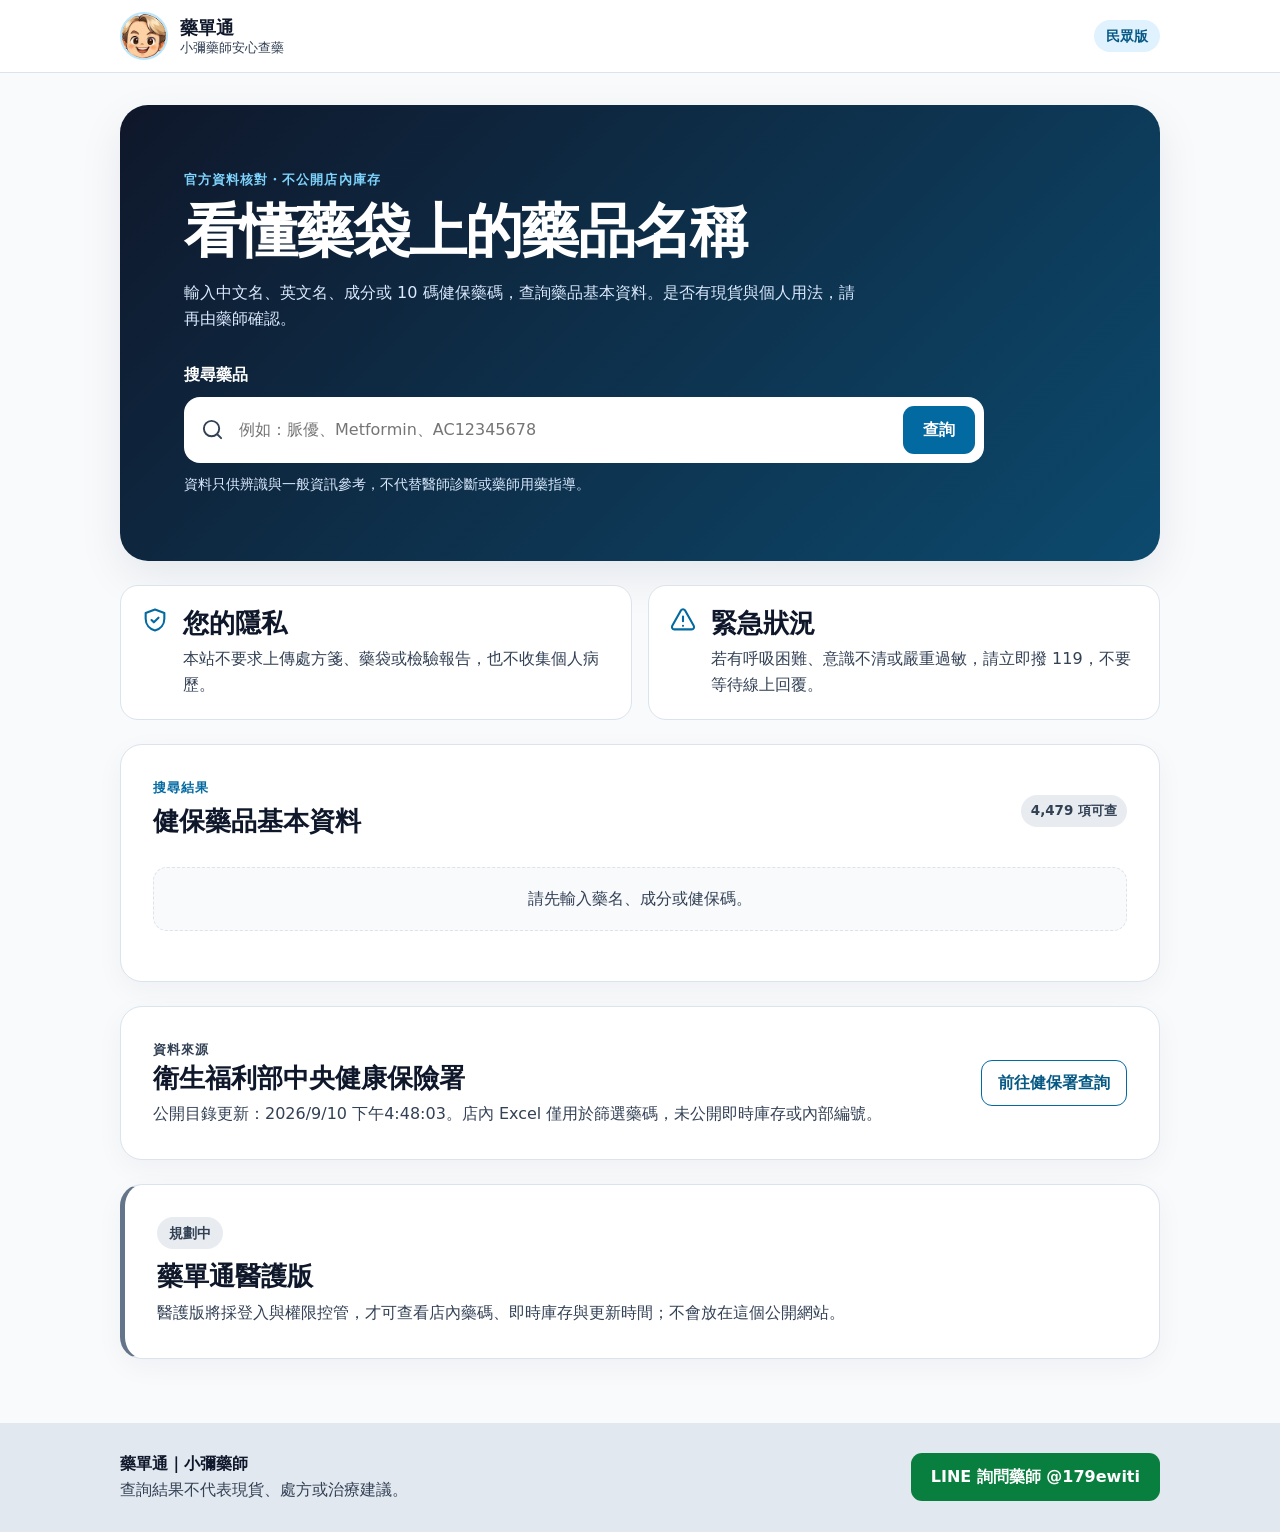
==== commit 5ec9ddf7: "建立安全的藥單通民眾查詢版" ====
--- a/index.html
+++ b/index.html
@@ -1,309 +1,86 @@
-<!DOCTYPE html>
-<html lang="zh-TW">
+<!doctype html>
+<html lang="zh-Hant-TW">
 <head>
-    <meta charset="UTF-8">
-    <meta name="viewport" content="width=device-width, initial-scale=1.0">
-    <title>藥單通 ｜ 小彌藥師的智能健康助手</title>
-    <script src="https://cdn.tailwindcss.com"></script>
-    <link rel="stylesheet" href="https://cdnjs.cloudflare.com/ajax/libs/font-awesome/6.4.0/css/all.min.css">
+  <meta charset="utf-8">
+  <meta name="viewport" content="width=device-width, initial-scale=1">
+  <meta name="description" content="藥單通提供健保藥品名稱、成分、劑型與製造廠等公開資料查詢。">
+  <meta name="referrer" content="no-referrer">
+  <title>藥單通｜小彌藥師安心查藥</title>
+  <link rel="stylesheet" href="styles.css">
+  <script src="app.js" defer></script>
 </head>
-<body class="bg-slate-100 text-slate-800 font-sans antialiased pb-24 md:pb-6">
+<body>
+  <a class="skip-link" href="#main">跳到主要內容</a>
+  <header class="site-header">
+    <div class="header-inner">
+      <a class="brand" href="./" aria-label="藥單通首頁">
+        <img src="channels4_profile.jpg" alt="小彌藥師" width="48" height="48">
+        <span><strong>藥單通</strong><small>小彌藥師安心查藥</small></span>
+      </a>
+      <span class="edition-badge">民眾版</span>
+    </div>
+  </header>
 
-    <nav class="bg-white shadow-sm sticky top-0 z-50 px-6 py-4 flex items-center justify-between">
-        <div class="flex items-center space-x-3">
-            <img src="channels4_profile.jpg" alt="小彌藥師" class="w-12 h-12 rounded-full border-2 border-blue-500 object-cover shadow-sm" onerror="this.style.display='none'">
-            <div>
-                <h1 class="text-xl font-bold text-slate-900 tracking-wide">藥單通</h1>
-                <p class="text-xs text-blue-500 font-medium">小彌藥師的智能健康助手</p>
-            </div>
+  <main id="main" class="page-shell">
+    <section class="hero" aria-labelledby="hero-title">
+      <div class="hero-copy">
+        <p class="eyebrow">官方資料核對・不公開店內庫存</p>
+        <h1 id="hero-title">看懂藥袋上的藥品名稱</h1>
+        <p>輸入中文名、英文名、成分或 10 碼健保藥碼，查詢藥品基本資料。是否有現貨與個人用法，請再由藥師確認。</p>
+      </div>
+      <form id="search-form" class="search-panel" role="search">
+        <label for="search-input">搜尋藥品</label>
+        <div class="search-row">
+          <svg aria-hidden="true" viewBox="0 0 24 24"><path d="m21 21-4.35-4.35m2.35-5.65a8 8 0 1 1-16 0 8 8 0 0 1 16 0Z"/></svg>
+          <input id="search-input" name="q" type="search" autocomplete="off" enterkeyhint="search" placeholder="例如：脈優、Metformin、AC12345678">
+          <button type="submit">查詢</button>
         </div>
-        <div class="hidden md:flex items-center space-x-4 text-sm font-medium text-slate-500">
-            <span class="bg-green-50 text-green-700 px-3 py-1 rounded-full text-xs font-semibold"><i class="fa-brands fa-line mr-1"></i>LINE諮詢: @179ewiti</span>
-        </div>
-    </nav>
+        <p class="search-help">資料只供辨識與一般資訊參考，不代替醫師診斷或藥師用藥指導。</p>
+      </form>
+    </section>
 
-    <div class="max-w-xl mx-auto px-4 py-6 space-y-6">
-        
-        <aside class="space-y-6">
-            <div class="bg-white rounded-3xl p-6 shadow-sm border border-slate-200/60 text-center">
-                <img src="channels4_profile.jpg" alt="小彌藥師" class="w-24 h-24 rounded-full mx-auto border-4 border-blue-100 shadow-md object-cover mb-4" onerror="this.style.display='none'">
-                <h3 class="text-lg font-bold text-slate-900">我是小彌藥師 🧑‍⚕️</h3>
-                <p class="text-xs text-slate-400 mt-1">LINE 官方帳號: @179ewiti</p>
-                <div class="mt-4 border-t border-slate-100 pt-4 text-left space-y-3 text-sm text-slate-600">
-                    <p class="bg-blue-50 p-3 rounded-xl text-blue-800 text-xs font-medium">✨ 歡迎使用藥單通！此系統已導入小彌藥師獨家大數據。</p>
-                    <p><i class="fa-solid fa-square-check text-emerald-500 mr-2"></i>支援手機拍照/上傳藥單</p>
-                    <p><i class="fa-solid fa-square-check text-emerald-500 mr-2"></i>健保常用藥品庫</p>
-                    <p><i class="fa-solid fa-square-check text-emerald-500 mr-2"></i>市售保健品輔助指引</p>
-                    <p><i class="fa-solid fa-square-check text-emerald-500 mr-2"></i>醫學中心檢驗標準對照</p>
-                </div>
-            </div>
-        </aside>
+    <section class="safety-grid" aria-label="使用提醒">
+      <article>
+        <svg aria-hidden="true" viewBox="0 0 24 24"><path d="M12 3 4 6v5c0 5 3.4 8.7 8 10 4.6-1.3 8-5 8-10V6l-8-3Z"/><path d="m9 12 2 2 4-4"/></svg>
+        <div><h2>您的隱私</h2><p>本站不要求上傳處方箋、藥袋或檢驗報告，也不收集個人病歷。</p></div>
+      </article>
+      <article>
+        <svg aria-hidden="true" viewBox="0 0 24 24"><path d="M12 9v4m0 4h.01M10.3 3.7 2.8 17a2 2 0 0 0 1.7 3h15a2 2 0 0 0 1.7-3L13.7 3.7a2 2 0 0 0-3.4 0Z"/></svg>
+        <div><h2>緊急狀況</h2><p>若有呼吸困難、意識不清或嚴重過敏，請立即撥 119，不要等待線上回覆。</p></div>
+      </article>
+    </section>
 
-        <main class="space-y-6 w-full">
-            
-            <section class="bg-white rounded-3xl p-6 shadow-sm border border-slate-200/60 text-center relative overflow-hidden">
-                <div class="flex items-center justify-between mb-4">
-                    <h2 class="text-xl font-bold text-slate-800">📸 拍照/上傳處方箋</h2>
-                    <span class="text-2xl">📋</span>
-                </div>
-                <p class="text-sm text-slate-500 text-left mb-6">拍下您的藥單、藥袋或檢查報告，一鍵帶入</p>
-                
-                <label class="cursor-pointer group block border-2 border-dashed border-blue-200 hover:border-blue-400 bg-blue-50/50 rounded-2xl p-8 transition-all duration-200">
-                    <input type="file" accept="image/*" capture="environment" class="hidden" onchange="previewImage(event)">
-                    <div class="space-y-3">
-                        <div class="w-16 h-16 bg-blue-500 text-white rounded-full flex items-center justify-center mx-auto shadow-md group-hover:scale-105 transition-transform">
-                            <i class="fa-solid fa-camera text-2xl"></i>
-                        </div>
-                        <p class="text-base font-semibold text-blue-600">點擊此處 開啟相機拍照</p>
-                        <p class="text-xs text-slate-400">支援處方箋、藥袋、醫學檢查報告單</p>
-                    </div>
-                </label>
+    <section class="results-section" aria-labelledby="results-title">
+      <div class="section-heading">
+        <div><p class="eyebrow">搜尋結果</p><h2 id="results-title">健保藥品基本資料</h2></div>
+        <span id="catalog-status" class="status-pill">資料載入中</span>
+      </div>
+      <div id="message" class="message" role="status" aria-live="polite">請先輸入藥名、成分或健保碼。</div>
+      <div id="results" class="result-list" aria-live="polite"></div>
+      <button id="show-more" class="secondary-button" type="button" hidden>顯示更多結果</button>
+    </section>
 
-                <div id="preview-container" class="hidden mt-4 pt-4 border-t border-slate-100">
-                    <p class="text-xs font-medium text-emerald-600 mb-2"><i class="fa-solid fa-circle-check"></i> 照片成功載入！</p>
-                    <img id="image-preview" src="#" alt="藥單預覽" class="max-h-60 mx-auto rounded-xl shadow-inner border">
-                    <p class="text-xs text-slate-500 mt-2 bg-slate-100 p-3 rounded-lg text-left leading-relaxed">
-                        💡 <strong>小彌提示：</strong>藥單已暫存。您可以點擊最下方按鈕加入我的 LINE (@179ewiti)，將這張照片傳給我，由我親自為您核對！
-                    </p>
-                </div>
-            </section>
+    <section class="source-card" aria-labelledby="source-title">
+      <div>
+        <p class="eyebrow">資料來源</p>
+        <h2 id="source-title">衛生福利部中央健康保險署</h2>
+        <p id="source-meta">正在讀取資料更新時間。</p>
+      </div>
+      <a href="https://info.nhi.gov.tw/INAE3000" target="_blank" rel="noopener noreferrer">前往健保署查詢</a>
+    </section>
 
-            <section class="bg-white rounded-3xl p-6 shadow-sm border border-slate-200/60">
-                <div class="flex items-center justify-between mb-2">
-                    <h2 class="text-xl font-bold text-slate-800">🔍 大數據智能快速查詢</h2>
-                    <span class="text-2xl">💊</span>
-                </div>
-                <p class="text-sm text-slate-500 mb-4">輸入藥品商品名、學名、健保碼或體檢指標</p>
-                
-                <div class="relative mb-6">
-                    <input type="text" id="search-input" oninput="doSmartSearch()" placeholder="嘗試輸入：脈優、Metformin、非炎、GPT..." class="w-full bg-slate-50 border border-slate-300 rounded-xl py-3 pl-4 pr-12 text-sm focus:outline-none focus:border-blue-500 focus:bg-white transition-all shadow-inner">
-                    <button class="absolute right-2 top-2 w-8 h-8 bg-blue-600 text-white rounded-lg flex items-center justify-center hover:bg-blue-700">
-                        <i class="fa-solid fa-magnifying-glass text-xs"></i>
-                    </button>
-                </div>
+    <section class="medical-card" aria-labelledby="medical-title">
+      <div>
+        <span class="edition-badge muted">規劃中</span>
+        <h2 id="medical-title">藥單通醫護版</h2>
+        <p>醫護版將採登入與權限控管，才可查看店內藥碼、即時庫存與更新時間；不會放在這個公開網站。</p>
+      </div>
+    </section>
+  </main>
 
-                <div id="search-results-container" class="space-y-4">
-                    <div class="text-center py-8 text-slate-400 text-sm bg-slate-50 rounded-2xl border border-dashed border-slate-200">
-                        <i class="fa-solid fa-wand-magic-sparkles text-xl text-blue-400 mb-2 block"></i>
-                        <span id="load-status">資料庫載入中...</span>
-                    </div>
-                </div>
-            </section>
-        </main>
-
-        <section class="bg-white rounded-3xl p-6 shadow-sm border border-slate-200/60">
-            <div class="flex items-center justify-between mb-2">
-                <h3 class="text-lg font-bold text-slate-900">📊 小彌獨家資料庫大盤</h3>
-                <span class="text-xs bg-slate-100 px-2 py-0.5 text-slate-500 rounded font-mono" id="table-count">載入中</span>
-            </div>
-            <p class="text-xs text-slate-500 mb-4">資料來源：小彌藥師上傳之真實 Excel 數據</p>
-            
-            <div class="overflow-x-auto border border-slate-100 rounded-xl max-h-[550px] overflow-y-auto">
-                <table class="w-full text-left border-collapse text-xs">
-                    <thead>
-                        <tr class="bg-slate-50 border-b border-slate-200 text-slate-600 font-semibold sticky top-0 z-10">
-                            <th class="p-3 bg-slate-50">項目類型</th>
-                            <th class="p-3 bg-slate-50">關鍵名稱</th>
-                        </tr>
-                    </thead>
-                    <tbody class="divide-y divide-slate-100 text-slate-600" id="master-table-body">
-                    </tbody>
-                </table>
-            </div>
-        </section>
-    </div>
-
-    <div class="fixed bottom-0 left-0 right-0 max-w-md mx-auto bg-white/95 backdrop-blur-md shadow-xl border-t border-slate-200/80 p-3 flex space-x-2 z-50 rounded-t-2xl md:bottom-4 md:rounded-2xl md:border">
-        <a href="https://line.me/R/ti/p/%40179ewiti" target="_blank" class="flex-1 bg-[#06C755] hover:bg-[#05b04b] text-white rounded-xl py-3 px-4 flex items-center justify-center space-x-2 shadow-md font-bold text-sm transition-all active:scale-95">
-            <i class="fa-brands fa-line text-lg"></i>
-            <span>LINE問小彌藥師 (@179ewiti)</span>
-        </a>
-    </div>
-
-    <script>
-    const DB_URL = 'https://raw.githubusercontent.com/renchuan-pharmacy/yaodantong/main/data/master_db.json';
-    let DRUGS=[], SUPPS=[], LABS=[], SUPP_INDEX={}, ready=false;
-
-    // 原廠判斷
-    function isOriginal(mfr){
-        return /默克|默沙東|諾華|輝瑞|拜耳|賽諾菲|武田|阿斯特|百靈佳|葛蘭素|諾和|禮來|羅氏|愛力根|參天|大塚|第一三共|楊森|必治妥|吉立亞|安進/.test(mfr||'');
-    }
-    // 成分主體
-    function ingBase(s){
-        if(!s)return '';
-        return s.replace(/\s*[\d.]+\s*(mg|mcg|g|gm|ml|U|%|iu)[^\s,+\/]*/gi,'').split(/[+\/&]/)[0].trim();
-    }
-
-    async function loadDB(){
-        try{
-            const r = await fetch(DB_URL + '?t=' + Date.now());
-            const d = await r.json();
-            DRUGS = d.drugs||[]; SUPPS = d.supplements||[]; LABS = d.labTests||[];
-            // 建保健品對應索引（用 relatedDrug 內的英文藥名關鍵字）
-            SUPPS.forEach(s=>{
-                const kws = (s.relatedDrug||'').match(/[A-Za-z]{4,}/g)||[];
-                kws.forEach(kw=>{
-                    const k = kw.toLowerCase();
-                    if(!SUPP_INDEX[k]) SUPP_INDEX[k]=[];
-                    const base = (s.productName||'').replace(/\s*\([^)]*\)/g,'').trim();
-                    if(!SUPP_INDEX[k].some(x=>x._base===base))
-                        SUPP_INDEX[k].push({_base:base, brand:(s.brand||'').replace(/\s*\([^)]*\)/g,'').trim(), name:base, ingredients:s.ingredients, principle:s.principle});
-                });
-            });
-            ready = true;
-            document.getElementById('load-status').innerHTML = '請在上方輸入關鍵字，智能引擎將即時檢索 '+(DRUGS.length+SUPPS.length+LABS.length)+' 筆數據';
-            renderMasterTable(buildTableRows());
-        }catch(e){
-            document.getElementById('load-status').innerHTML = '資料庫載入失敗，請重新整理頁面';
-        }
-    }
-
-    // 大盤表格資料（精選展示：保健品+體檢+部分藥品）
-    function buildTableRows(filterFn){
-        let rows=[];
-        SUPPS.forEach(s=>rows.push({type:'保健品', name:(s.productName||'').replace(/\s*\([^)]*\)/g,'').trim(), _raw:s}));
-        LABS.forEach(l=>rows.push({type:'報告項目', name:l.nameZh+' ('+l.abbr+')', _raw:l}));
-        DRUGS.forEach(d=>rows.push({type:'藥品', name:d.brandName, _raw:d}));
-        // 去重保健品同名
-        const seen=new Set(); rows=rows.filter(r=>{const k=r.type+r.name; if(seen.has(k))return false; seen.add(k); return true;});
-        if(filterFn) rows=rows.filter(filterFn);
-        return rows;
-    }
-
-    function renderMasterTable(rows){
-        const tbody=document.getElementById('master-table-body');
-        document.getElementById('table-count').innerText = '共 '+rows.length+' 項數據';
-        const show = rows.slice(0,200);
-        tbody.innerHTML = show.map(item=>{
-            const bc = item.type==='保健品'?'bg-amber-100 text-amber-700':(item.type==='報告項目'?'bg-purple-100 text-purple-700':'bg-blue-100 text-blue-700');
-            return '<tr class="hover:bg-slate-50 text-[11px]"><td class="p-3"><span class="'+bc+' px-1.5 py-0.5 rounded text-[10px]">'+item.type+'</span></td><td class="p-3 font-bold text-slate-800 break-all">'+item.name+'</td></tr>';
-        }).join('');
-        if(rows.length>200) tbody.innerHTML += '<tr><td colspan="2" class="p-3 text-center text-slate-400 text-[11px]">...另有 '+(rows.length-200)+' 筆，請用搜尋縮小範圍</td></tr>';
-    }
-
-    function findSupps(ingredient, brandName){
-        const hay = (ingredient+' '+brandName).toLowerCase();
-        const out=[]; const seen=new Set();
-        for(const kw in SUPP_INDEX){
-            if(hay.includes(kw)){
-                SUPP_INDEX[kw].forEach(s=>{ if(!seen.has(s._base)){seen.add(s._base); out.push(s);} });
-            }
-        }
-        return out.slice(0,3);
-    }
-
-    function doSmartSearch(){
-        if(!ready) return;
-        const q = document.getElementById('search-input').value.trim().toLowerCase();
-        const container = document.getElementById('search-results-container');
-        if(!q){
-            container.innerHTML = '<div class="text-center py-8 text-slate-400 text-sm bg-slate-50 rounded-2xl border border-dashed border-slate-200">請在上方輸入關鍵字</div>';
-            renderMasterTable(buildTableRows());
-            return;
-        }
-
-        // 搜尋三類
-        const drugHits = DRUGS.filter(d=>
-            (d.brandName||'').toLowerCase().includes(q) ||
-            (d.ingredient||'').toLowerCase().includes(q) ||
-            (d.nhiCode||'').toLowerCase().includes(q) ||
-            (d.subCategory||'').toLowerCase().includes(q)
-        );
-        const suppHits = SUPPS.filter(s=>
-            (s.productName||'').toLowerCase().includes(q) ||
-            (s.ingredients||'').toLowerCase().includes(q) ||
-            (s.indication||'').toLowerCase().includes(q)
-        );
-        const labHits = LABS.filter(l=>
-            (l.nameZh||'').toLowerCase().includes(q) ||
-            (l.abbr||'').toLowerCase().includes(q)
-        );
-
-        // 更新右側大盤
-        const allNames = new Set([...drugHits.map(d=>d.brandName), ...suppHits.map(s=>(s.productName||'').replace(/\s*\([^)]*\)/g,'').trim()), ...labHits.map(l=>l.nameZh+' ('+l.abbr+')')]);
-        renderMasterTable(buildTableRows(r=>allNames.has(r.name)));
-
-        if(drugHits.length===0 && suppHits.length===0 && labHits.length===0){
-            container.innerHTML = '<div class="text-center py-8 text-amber-600 text-sm bg-amber-50 rounded-2xl border border-dashed border-amber-200">沒找到對應的數據...<p class="text-xs text-slate-500 mt-2">請直接點擊下方綠色按鈕私訊小彌 LINE，我線上親自幫您查！</p></div>';
-            return;
-        }
-
-        let html='';
-
-        // 藥品：按成分+劑型分組
-        if(drugHits.length){
-            const groups={};
-            drugHits.forEach(d=>{
-                const gk = ingBase(d.ingredient)+'|'+(d.subCategory||d.category);
-                if(!groups[gk]) groups[gk]={base:ingBase(d.ingredient), cat:d.subCategory||d.category, items:[]};
-                groups[gk].items.push(d);
-            });
-            Object.values(groups).slice(0,8).forEach(g=>{
-                const brandNames = g.items.map(x=>x.brandName).join(' ');
-                const rows = g.items.slice(0,12).map(d=>{
-                    const orig = isOriginal(d.manufacturer);
-                    return '<div class="flex items-center justify-between py-1.5 border-b border-blue-100/50 last:border-0">'+
-                        '<div><span class="font-semibold text-slate-800 text-xs">'+d.brandName+'</span>'+
-                        (d.manufacturer?'<span class="text-[10px] text-slate-400 ml-1">'+d.manufacturer+'</span>':'')+'</div>'+
-                        '<div class="flex items-center gap-1 shrink-0">'+
-                        '<span class="bg-orange-50 text-orange-700 px-1.5 py-0.5 rounded text-[9px] font-mono">'+d.nhiCode+'</span>'+
-                        (orig?'<span class="bg-pink-50 text-pink-600 px-1.5 py-0.5 rounded text-[9px]">原廠</span>':'<span class="bg-slate-100 text-slate-500 px-1.5 py-0.5 rounded text-[9px]">台廠</span>')+
-                        '</div></div>';
-                }).join('');
-                const more = g.items.length>12?'<p class="text-[10px] text-slate-400 mt-1">...另有 '+(g.items.length-12)+' 個品項</p>':'';
-                const supps = findSupps(g.items[0].ingredient, brandNames);
-                let suppHtml='';
-                if(supps.length){
-                    suppHtml = '<div class="mt-3 pt-3 border-t border-blue-100"><p class="text-[11px] font-bold text-indigo-700 mb-1">🌿 小彌藥師保健建議</p>'+
-                        supps.map(s=>'<p class="text-[10px] text-slate-600 leading-relaxed">• <strong>'+s.name+'</strong>（'+s.brand+'）：'+s.principle+'</p>').join('')+'</div>';
-                }
-                html += '<div class="bg-gradient-to-br from-blue-50 to-indigo-50/40 rounded-2xl p-4 border border-blue-100 shadow-sm">'+
-                    '<h3 class="font-bold text-blue-900 text-base mb-1">💊 '+g.base+'</h3>'+
-                    '<p class="text-[11px] text-slate-500 mb-2">'+g.cat+'</p>'+
-                    rows + more + suppHtml +
-                    '<p class="text-[10px] text-slate-400 mt-2 pt-2 border-t border-blue-100">⚠️ 副作用與用法請點下方 LINE 由小彌藥師親自解說</p>'+
-                    '</div>';
-            });
-        }
-
-        // 保健品
-        suppHits.slice(0,6).forEach(s=>{
-            html += '<div class="bg-gradient-to-br from-amber-50 to-orange-50/40 rounded-2xl p-4 border border-amber-200 shadow-sm">'+
-                '<h3 class="font-bold text-amber-900 text-base mb-2">⭐ '+(s.productName||'')+'</h3>'+
-                '<div class="space-y-1 text-xs text-slate-600">'+
-                '<p><strong>📌 適應症：</strong>'+(s.indication||'')+'</p>'+
-                '<p><strong>💊 成分：</strong>'+(s.ingredients||'')+'</p>'+
-                '<p><strong>💡 西藥搭配：</strong>'+(s.relatedDrug||'')+'</p>'+
-                '<p class="text-blue-800 font-medium">🧑‍⚕️ '+(s.principle||'')+'</p>'+
-                '</div></div>';
-        });
-
-        // 體檢
-        labHits.slice(0,6).forEach(l=>{
-            html += '<div class="bg-gradient-to-br from-purple-50 to-fuchsia-50/40 rounded-2xl p-4 border border-purple-100 shadow-sm">'+
-                '<h3 class="font-bold text-purple-900 text-base mb-2">📊 '+l.nameZh+' ('+l.abbr+')</h3>'+
-                '<div class="space-y-1 text-xs text-slate-600">'+
-                '<p><strong>📈 男性：</strong>'+l.male+' '+l.unit+'　<strong>女性：</strong>'+l.female+' '+l.unit+'</p>'+
-                '<p><strong>🤰 孕婦：</strong>'+l.pregnant+'　<strong>👶 兒童：</strong>'+l.pediatric+'</p>'+
-                '<p><strong>👴 老年：</strong>'+l.geriatric+'</p>'+
-                '<p class="text-red-600 font-medium">🚨 '+l.clinical+'</p>'+
-                '<p class="text-[10px] text-slate-400 pt-1">報告判讀請拍照傳 LINE 由小彌藥師為您說明</p>'+
-                '</div></div>';
-        });
-
-        container.innerHTML = html;
-    }
-
-    function previewImage(event){
-        const reader = new FileReader();
-        reader.onload = function(){
-            document.getElementById('image-preview').src = reader.result;
-            document.getElementById('preview-container').classList.remove('hidden');
-        };
-        if(event.target.files[0]) reader.readAsDataURL(event.target.files[0]);
-    }
-
-    window.onload = loadDB;
-    </script>
+  <footer>
+    <div><strong>藥單通｜小彌藥師</strong><p>查詢結果不代表現貨、處方或治療建議。</p></div>
+    <a class="line-button" href="https://line.me/R/ti/p/%40179ewiti" target="_blank" rel="noopener noreferrer">LINE 詢問藥師 @179ewiti</a>
+  </footer>
 </body>
 </html>
--- a/styles.css
+++ b/styles.css
@@ -0,0 +1,106 @@
+:root {
+  color-scheme: light;
+  --primary: #0f172a;
+  --secondary: #334155;
+  --accent: #0369a1;
+  --accent-dark: #075985;
+  --background: #f8fafc;
+  --surface: #ffffff;
+  --muted: #e8ecf1;
+  --border: #dbe3ec;
+  --focus: #f59e0b;
+  --shadow: 0 16px 45px rgba(15, 23, 42, .08);
+}
+
+* { box-sizing: border-box; }
+html { scroll-behavior: smooth; }
+body {
+  margin: 0;
+  color: var(--primary);
+  background: var(--background);
+  font-family: "Noto Sans TC", "Microsoft JhengHei", system-ui, sans-serif;
+  font-size: 16px;
+  line-height: 1.65;
+}
+a { color: var(--accent-dark); }
+button, input { font: inherit; }
+button, a { touch-action: manipulation; }
+button:focus-visible, a:focus-visible, input:focus-visible {
+  outline: 3px solid var(--focus);
+  outline-offset: 3px;
+}
+.skip-link { position: fixed; left: 12px; top: -80px; z-index: 100; padding: 12px 16px; background: var(--primary); color: #fff; }
+.skip-link:focus { top: 12px; }
+.site-header { position: sticky; top: 0; z-index: 20; background: rgba(255,255,255,.96); border-bottom: 1px solid var(--border); backdrop-filter: blur(12px); }
+.header-inner { max-width: 1080px; min-height: 72px; margin: auto; padding: 10px 20px; display: flex; align-items: center; justify-content: space-between; gap: 16px; }
+.brand { display: flex; align-items: center; gap: 12px; color: var(--primary); text-decoration: none; }
+.brand img { border-radius: 50%; border: 2px solid #bae6fd; object-fit: cover; }
+.brand span { display: grid; line-height: 1.3; }
+.brand strong { font-size: 1.12rem; }
+.brand small { color: var(--secondary); }
+.edition-badge { display: inline-flex; align-items: center; min-height: 32px; padding: 4px 12px; border-radius: 999px; background: #e0f2fe; color: #075985; font-weight: 700; font-size: .85rem; }
+.edition-badge.muted { background: var(--muted); color: var(--secondary); }
+.page-shell { max-width: 1080px; margin: auto; padding: 32px 20px 64px; display: grid; gap: 24px; }
+.hero { padding: clamp(28px, 6vw, 64px); border-radius: 28px; color: #fff; background: linear-gradient(135deg, #0f172a, #0c4a6e); box-shadow: var(--shadow); }
+.hero-copy { max-width: 720px; }
+.eyebrow { margin: 0 0 6px; font-size: .82rem; font-weight: 800; letter-spacing: .08em; text-transform: uppercase; color: #0369a1; }
+.hero .eyebrow { color: #7dd3fc; }
+h1, h2, h3, p { margin-top: 0; }
+h1 { margin-bottom: 14px; font-size: clamp(2rem, 6vw, 3.65rem); line-height: 1.18; letter-spacing: -.03em; }
+h2 { margin-bottom: 6px; font-size: clamp(1.25rem, 3vw, 1.65rem); line-height: 1.3; }
+h3 { margin-bottom: 2px; font-size: 1.12rem; }
+.hero-copy > p:last-child { max-width: 680px; color: #dbeafe; }
+.search-panel { margin-top: 30px; max-width: 800px; }
+.search-panel > label { display: block; margin-bottom: 8px; font-weight: 800; }
+.search-row { display: grid; grid-template-columns: 28px 1fr auto; align-items: center; gap: 8px; padding: 7px 7px 7px 15px; border: 2px solid transparent; border-radius: 16px; background: #fff; }
+.search-row:focus-within { border-color: var(--focus); }
+.search-row svg { width: 23px; fill: none; stroke: var(--secondary); stroke-width: 2; stroke-linecap: round; }
+.search-row input { min-width: 0; min-height: 48px; border: 0; outline: 0; color: var(--primary); background: transparent; font-size: 1rem; }
+.search-row button, .line-button { min-height: 48px; padding: 10px 20px; border: 0; border-radius: 11px; color: #fff; background: var(--accent); font-weight: 800; cursor: pointer; transition: background .2s, opacity .2s; }
+.search-row button:hover { background: var(--accent-dark); }
+.search-help { margin: 10px 0 0; color: #dbeafe; font-size: .9rem; }
+.safety-grid { display: grid; grid-template-columns: repeat(2, 1fr); gap: 16px; }
+.safety-grid article { display: flex; gap: 14px; padding: 20px; border: 1px solid var(--border); border-radius: 18px; background: var(--surface); }
+.safety-grid svg { flex: 0 0 28px; width: 28px; height: 28px; fill: none; stroke: var(--accent); stroke-width: 1.8; stroke-linecap: round; stroke-linejoin: round; }
+.safety-grid p, .source-card p, .medical-card p, footer p { margin-bottom: 0; color: var(--secondary); }
+.results-section, .source-card, .medical-card { padding: clamp(20px, 4vw, 32px); border: 1px solid var(--border); border-radius: 22px; background: var(--surface); box-shadow: 0 8px 28px rgba(15,23,42,.045); }
+.section-heading, .source-card { display: flex; align-items: center; justify-content: space-between; gap: 20px; }
+.status-pill { padding: 5px 10px; border-radius: 999px; color: var(--secondary); background: var(--muted); font-size: .84rem; font-weight: 700; white-space: nowrap; }
+.message { margin-top: 22px; padding: 18px; border-radius: 14px; color: var(--secondary); background: var(--background); border: 1px dashed var(--border); text-align: center; }
+.message.error { color: #991b1b; background: #fef2f2; border-color: #fecaca; }
+.result-list { display: grid; gap: 14px; margin-top: 18px; }
+.drug-card { padding: 20px; border: 1px solid var(--border); border-radius: 17px; background: #fff; }
+.drug-top { display: flex; justify-content: space-between; gap: 14px; }
+.drug-code { flex: 0 0 auto; height: fit-content; padding: 4px 9px; border-radius: 7px; color: #075985; background: #e0f2fe; font: 700 .8rem ui-monospace, monospace; }
+.drug-en { margin-bottom: 14px; color: var(--secondary); word-break: break-word; }
+.drug-details { display: grid; grid-template-columns: repeat(2, minmax(0, 1fr)); gap: 10px 18px; margin: 0; }
+.drug-details div { min-width: 0; }
+.drug-details dt { color: #64748b; font-size: .78rem; font-weight: 700; }
+.drug-details dd { margin: 1px 0 0; color: var(--primary); overflow-wrap: anywhere; }
+.card-note { margin: 16px 0 0; padding-top: 13px; border-top: 1px solid var(--border); color: var(--secondary); font-size: .9rem; }
+.drug-links { display: flex; flex-wrap: wrap; gap: 12px; margin-top: 12px; }
+.drug-links a { min-height: 44px; display: inline-flex; align-items: center; font-weight: 700; }
+.secondary-button { width: 100%; min-height: 48px; margin-top: 16px; border: 1px solid var(--accent); border-radius: 12px; color: var(--accent-dark); background: #fff; font-weight: 800; cursor: pointer; }
+.source-card > a { min-height: 46px; display: inline-flex; align-items: center; justify-content: center; padding: 8px 16px; border: 1px solid var(--accent); border-radius: 11px; font-weight: 800; text-decoration: none; white-space: nowrap; }
+.medical-card { border-left: 5px solid #64748b; }
+.medical-card .edition-badge { margin-bottom: 10px; }
+footer { display: flex; align-items: center; justify-content: space-between; gap: 24px; padding: 28px max(20px, calc((100vw - 1040px)/2)); color: var(--primary); background: #e2e8f0; }
+.line-button { display: inline-flex; align-items: center; justify-content: center; color: #fff; background: #087f3e; text-decoration: none; white-space: nowrap; }
+.line-button:hover { background: #066b35; }
+
+@media (max-width: 680px) {
+  .page-shell { padding-top: 20px; }
+  .hero { border-radius: 22px; }
+  .search-row { grid-template-columns: 24px 1fr; padding-right: 10px; }
+  .search-row button { grid-column: 1 / -1; width: 100%; }
+  .safety-grid { grid-template-columns: 1fr; }
+  .section-heading, .source-card, footer { align-items: stretch; flex-direction: column; }
+  .drug-top { flex-direction: column; }
+  .drug-code { align-self: flex-start; }
+  .drug-details { grid-template-columns: 1fr; }
+  .source-card > a, .line-button { width: 100%; }
+}
+
+@media (prefers-reduced-motion: reduce) {
+  *, *::before, *::after { scroll-behavior: auto !important; transition: none !important; }
+}
